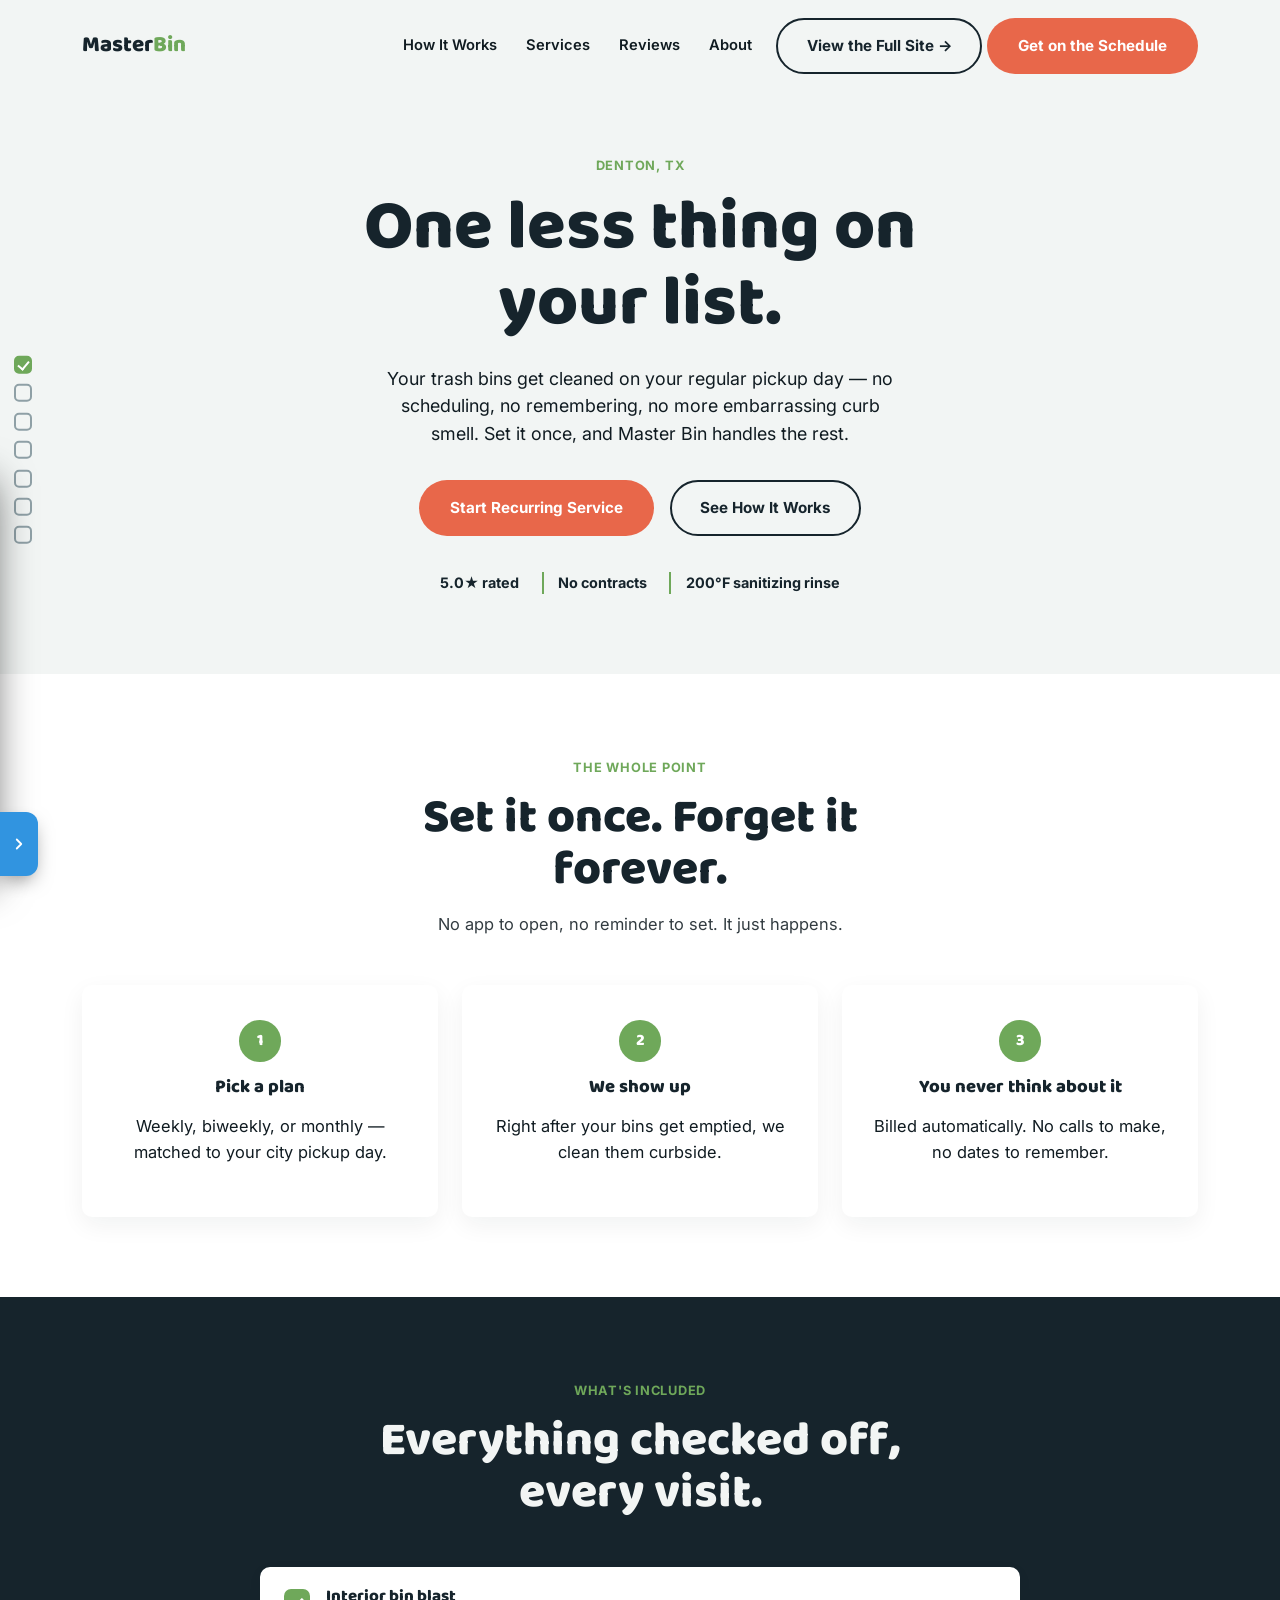
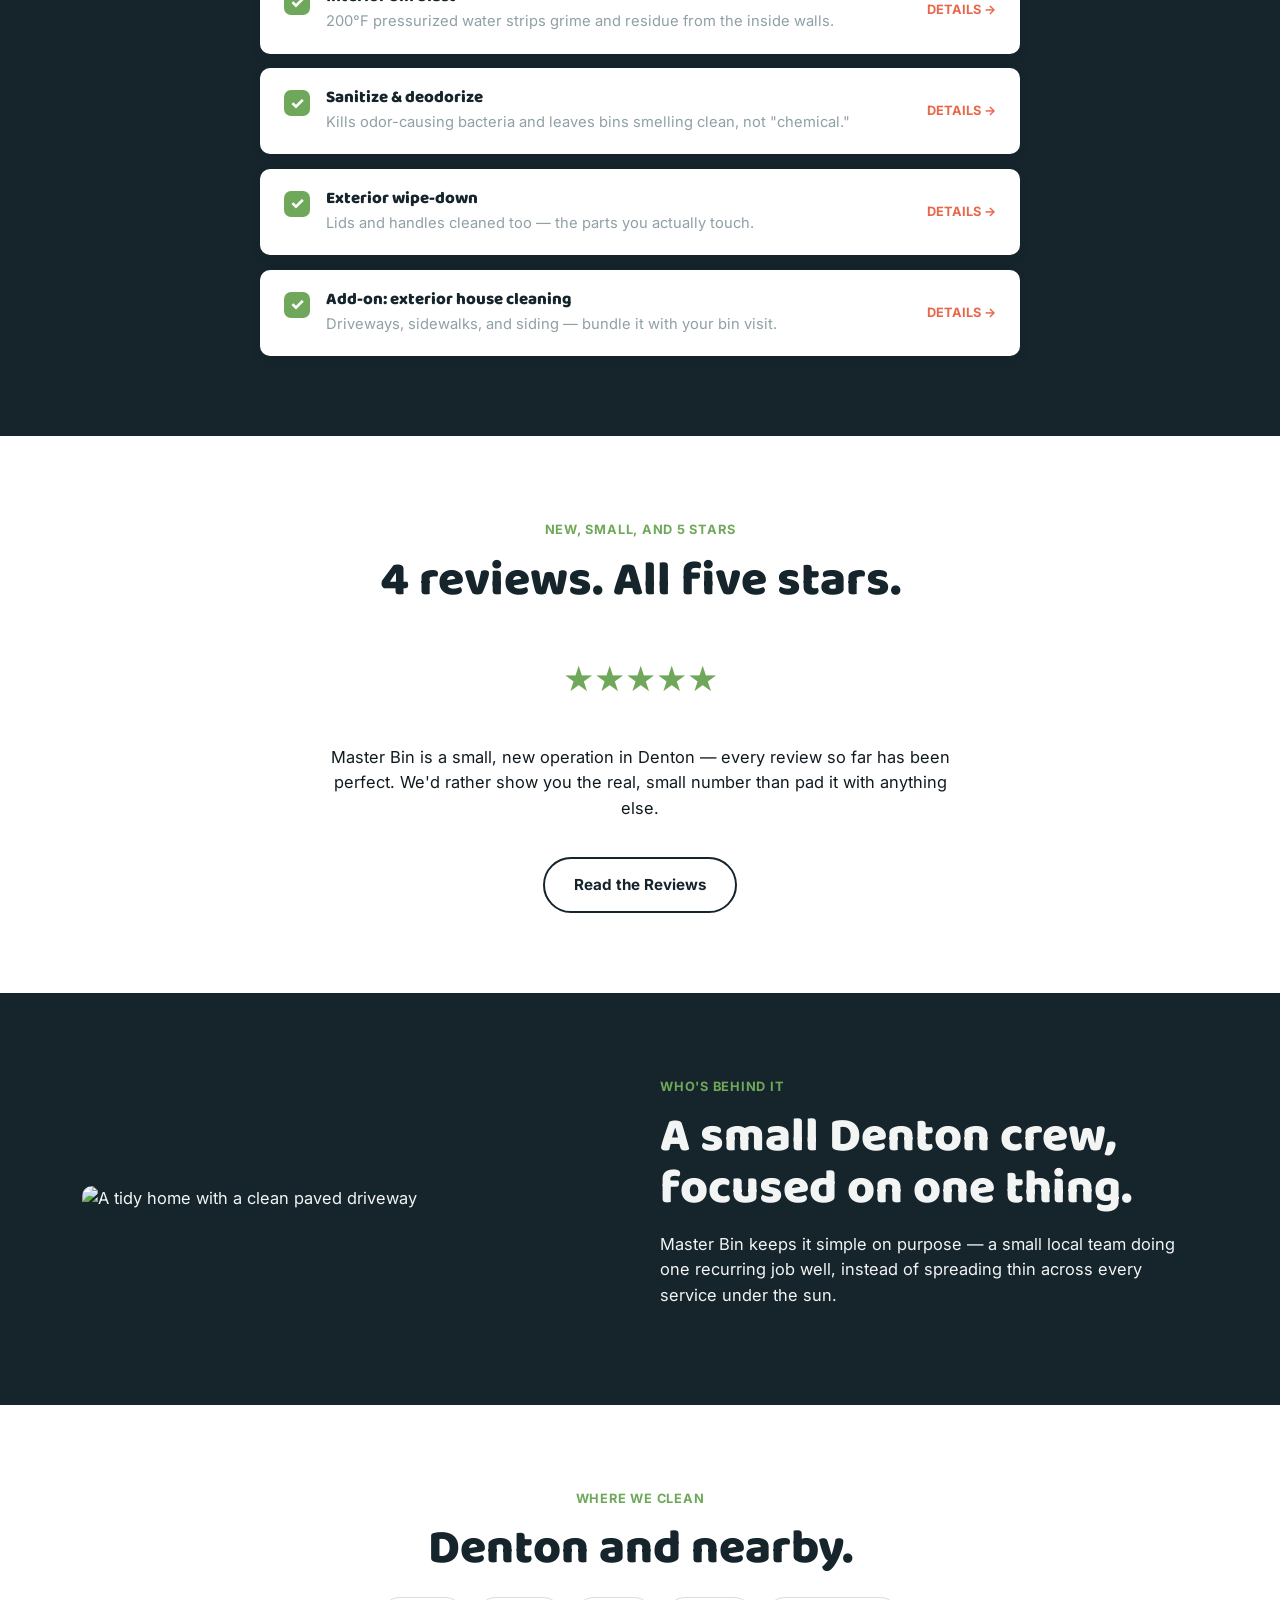
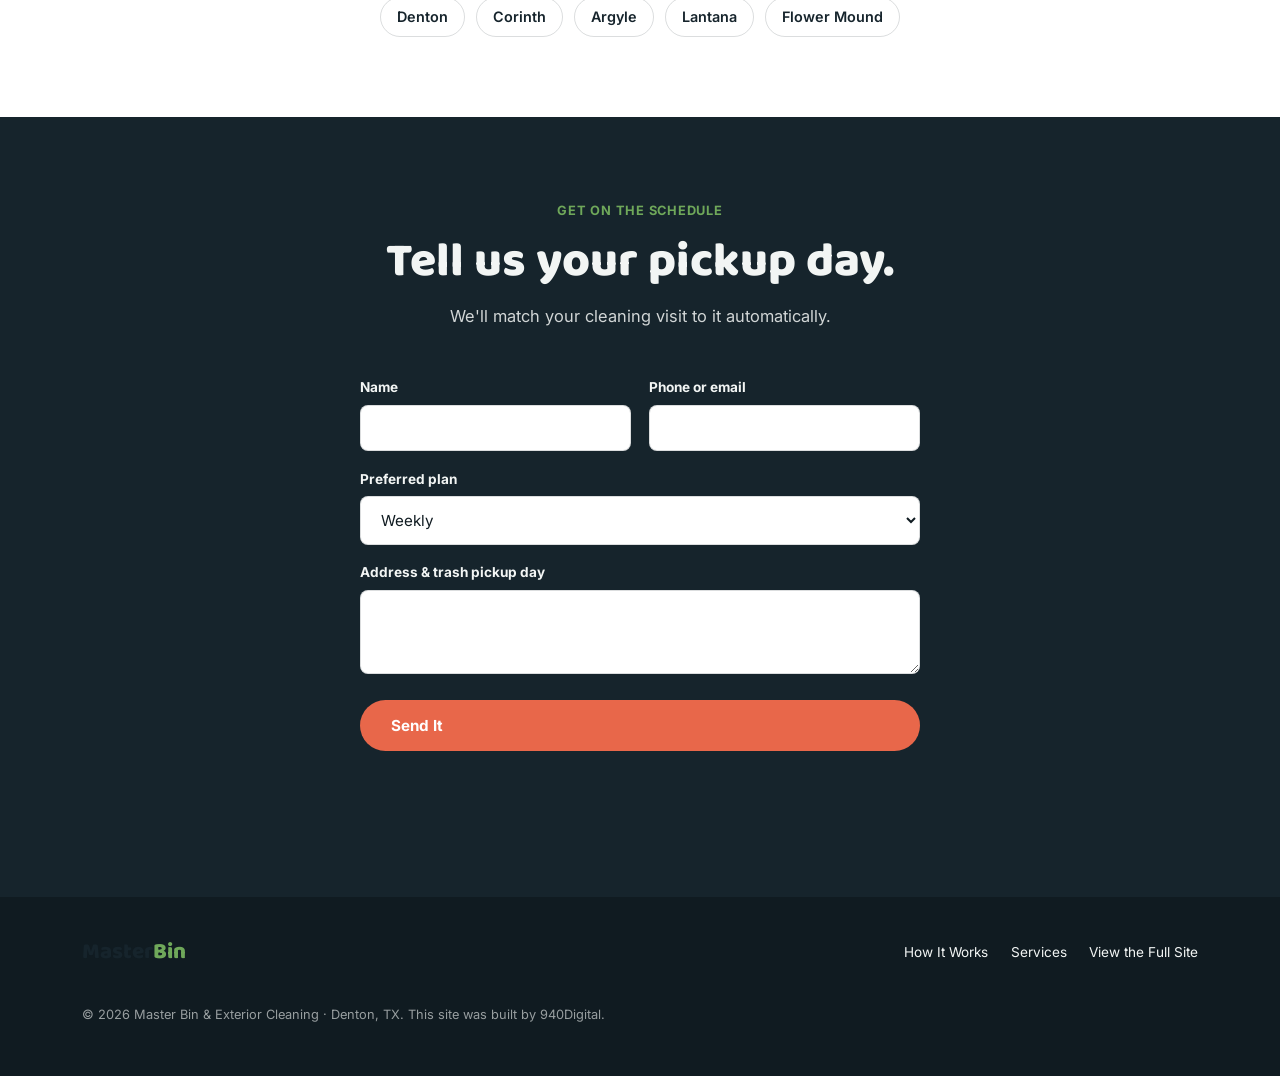
==== index.html @ 63f33bda "Replace preview badge nav with full-site link, swap in real Plus pricing Removes the "preview site" " ====
<!doctype html>
<html lang="en">
<head>
<meta charset="UTF-8">
<meta name="viewport" content="width=device-width, initial-scale=1">
<title>Master Bin &amp; Exterior Cleaning — Trash Bin Cleaning in Denton, TX</title>
<meta name="description" content="Master Bin & Exterior Cleaning — recurring trash bin cleaning and exterior cleaning for Denton, TX homes. Set it once, forget it forever.">
<link rel="preconnect" href="https://fonts.googleapis.com">
<link rel="preconnect" href="https://fonts.gstatic.com" crossorigin>
<link href="https://fonts.googleapis.com/css2?family=Baloo+2:wght@600;700;800&family=Inter:wght@400;500;600;700&display=swap" rel="stylesheet">
<link rel="stylesheet" href="styles.css">
</head>
<body>

<nav class="checklist-rail" aria-hidden="true" id="checklistRail">
  <div class="checklist-rail__item" data-section="hero"></div>
  <div class="checklist-rail__item" data-section="how"></div>
  <div class="checklist-rail__item" data-section="services"></div>
  <div class="checklist-rail__item" data-section="reviews"></div>
  <div class="checklist-rail__item" data-section="about"></div>
  <div class="checklist-rail__item" data-section="area"></div>
  <div class="checklist-rail__item" data-section="contact"></div>
</nav>

<header class="site-header" id="siteHeader">
  <div class="wrap">
    <a href="#top" class="logo">Master<span>Bin</span></a>
    <nav class="main-nav" aria-label="Primary">
      <a href="#how">How It Works</a>
      <a href="#services">Services</a>
      <a href="#reviews">Reviews</a>
      <a href="#about">About</a>
    </nav>
    <div class="nav-cta">
      <a href="buy.html" class="btn btn--ghost nav-full-site">View the Full Site →</a>
      <a href="#contact" class="btn btn--primary">Get on the Schedule</a>
      <button class="nav-toggle" id="navToggle" aria-expanded="false" aria-controls="mobileNav">Menu</button>
    </div>
  </div>
</header>

<div class="mobile-nav" id="mobileNav">
  <button class="mobile-nav__close" id="navClose" aria-label="Close menu">Close</button>
  <a href="#how">How It Works</a>
  <a href="#services">Services</a>
  <a href="#reviews">Reviews</a>
  <a href="#about">About</a>
  <a href="buy.html">View the Full Site</a>
</div>

<main id="top">

  <!-- HERO — typography + icon led on purpose: this niche has no photogenic hero material -->
  <section class="hero" id="hero">
    <div class="wrap">
      <span class="eyebrow">Denton, TX</span>
      <h1>One less thing on your list.</h1>
      <p class="hero__dek">Your trash bins get cleaned on your regular pickup day — no scheduling, no remembering, no more embarrassing curb smell. Set it once, and Master Bin handles the rest.</p>
      <div class="hero__actions">
        <a href="#contact" class="btn btn--primary">Start Recurring Service</a>
        <a href="#how" class="btn btn--ghost">See How It Works</a>
      </div>
      <div class="hero__ticks">
        <span>5.0★ rated</span>
        <span>No contracts</span>
        <span>200°F sanitizing rinse</span>
      </div>
    </div>
  </section>

  <!-- HOW IT WORKS — lead section: the simplicity/set-and-forget angle IS the specialty -->
  <section class="section section--white" id="how" data-pole-label="How It Works">
    <div class="wrap">
      <div class="section-head">
        <span class="eyebrow">The Whole Point</span>
        <h2 class="section-title">Set it once. Forget it forever.</h2>
        <p class="section-dek">No app to open, no reminder to set. It just happens.</p>
      </div>
      <div class="works-grid">
        <div class="works-step">
          <div class="num">1</div>
          <h3>Pick a plan</h3>
          <p>Weekly, biweekly, or monthly — matched to your city pickup day.</p>
        </div>
        <div class="works-step">
          <div class="num">2</div>
          <h3>We show up</h3>
          <p>Right after your bins get emptied, we clean them curbside.</p>
        </div>
        <div class="works-step">
          <div class="num">3</div>
          <h3>You never think about it</h3>
          <p>Billed automatically. No calls to make, no dates to remember.</p>
        </div>
      </div>
    </div>
  </section>

  <!-- SERVICES — checklist style, the assigned layout device for this business -->
  <section class="section section--dark" id="services" data-pole-label="Services">
    <div class="wrap">
      <div class="section-head">
        <span class="eyebrow" style="color:var(--fresh)">What's Included</span>
        <h2 class="section-title">Everything checked off, every visit.</h2>
      </div>
      <div class="checklist">
        <div class="checklist-row">
          <div class="check">✓</div>
          <div>
            <h3>Interior bin blast</h3>
            <p>200°F pressurized water strips grime and residue from the inside walls.</p>
          </div>
          <!-- TODO: replace with real 940Digital landing page URL when built -->
          <a href="https://940digital.com/get-started">Details →</a>
        </div>
        <div class="checklist-row">
          <div class="check">✓</div>
          <div>
            <h3>Sanitize &amp; deodorize</h3>
            <p>Kills odor-causing bacteria and leaves bins smelling clean, not "chemical."</p>
          </div>
          <a href="https://940digital.com/get-started">Details →</a>
        </div>
        <div class="checklist-row">
          <div class="check">✓</div>
          <div>
            <h3>Exterior wipe-down</h3>
            <p>Lids and handles cleaned too — the parts you actually touch.</p>
          </div>
          <a href="https://940digital.com/get-started">Details →</a>
        </div>
        <div class="checklist-row">
          <div class="check">✓</div>
          <div>
            <h3>Add-on: exterior house cleaning</h3>
            <p>Driveways, sidewalks, and siding — bundle it with your bin visit.</p>
          </div>
          <a href="https://940digital.com/get-started">Details →</a>
        </div>
      </div>
    </div>
  </section>

  <!-- REVIEWS — very small and honest: only 4 reviews, no padding -->
  <section class="section section--white" id="reviews" data-pole-label="Reviews">
    <div class="wrap">
      <div class="section-head">
        <span class="eyebrow">New, Small, and 5 Stars</span>
        <h2 class="section-title">4 reviews. All five stars.</h2>
      </div>
      <div class="reviews-strip">
        <div class="reviews-stars">★★★★★</div>
        <p>Master Bin is a small, new operation in Denton — every review so far has been perfect. We'd rather show you the real, small number than pad it with anything else.</p>
        <a href="https://search.google.com/local/writereview?placeid=" class="btn btn--ghost">Read the Reviews</a>
      </div>
    </div>
  </section>

  <!-- ABOUT — kept minimal: transactional/recurring service, not an owner-personality brand -->
  <section class="section section--dark about" id="about" data-pole-label="About">
    <div class="wrap about-layout">
      <div class="about-media">
        <!-- Photo: Unsplash — tidy home with paved driveway -->
        <img src="https://images.unsplash.com/photo-1785088476622-8e4c52ee8b53?fm=jpg&q=80&w=900&auto=format&fit=crop" alt="A tidy home with a clean paved driveway" loading="lazy">
      </div>
      <div class="about-copy">
        <span class="eyebrow" style="color:var(--fresh)">Who's Behind It</span>
        <h2 class="section-title">A small Denton crew, focused on one thing.</h2>
        <p>Master Bin keeps it simple on purpose — a small local team doing one recurring job well, instead of spreading thin across every service under the sun.</p>
      </div>
    </div>
  </section>

  <!-- SERVICE AREA -->
  <section class="section section--white" id="area" data-pole-label="Area">
    <div class="wrap" style="text-align:center;">
      <span class="eyebrow">Where We Clean</span>
      <h2 class="section-title">Denton and nearby.</h2>
      <ul class="area-list" style="color:var(--navy);">
        <li style="border-color:rgba(16,27,33,0.15);">Denton</li>
        <li style="border-color:rgba(16,27,33,0.15);">Corinth</li>
        <li style="border-color:rgba(16,27,33,0.15);">Argyle</li>
        <li style="border-color:rgba(16,27,33,0.15);">Lantana</li>
        <li style="border-color:rgba(16,27,33,0.15);">Flower Mound</li>
      </ul>
    </div>
  </section>

  <!-- CONTACT -->
  <section class="section section--dark" id="contact" data-pole-label="Contact">
    <div class="wrap">
      <div class="section-head">
        <span class="eyebrow" style="color:var(--fresh)">Get on the Schedule</span>
        <h2 class="section-title">Tell us your pickup day.</h2>
        <p class="section-dek">We'll match your cleaning visit to it automatically.</p>
      </div>
      <form class="contact-form" id="contactForm" novalidate>
        <div class="form-row">
          <div class="field">
            <label for="name">Name</label>
            <input type="text" id="name" name="name" required autocomplete="name">
          </div>
          <div class="field">
            <label for="phone">Phone or email</label>
            <input type="text" id="phone" name="phone" required autocomplete="tel">
          </div>
        </div>
        <div class="field">
          <label for="plan">Preferred plan</label>
          <select id="plan" name="plan">
            <option>Weekly</option>
            <option>Biweekly</option>
            <option>Monthly</option>
            <option>Not sure yet</option>
          </select>
        </div>
        <div class="field">
          <label for="address">Address &amp; trash pickup day</label>
          <textarea id="address" name="address" rows="3"></textarea>
        </div>
        <button type="submit" class="btn btn--primary">Send It</button>
        <p class="form-status" id="formStatus" role="status" aria-live="polite"></p>
      </form>
    </div>
  </section>

</main>

<footer class="site-footer">
  <div class="wrap">
    <a href="#top" class="logo">Master<span>Bin</span></a>
    <ul class="footer-links">
      <li><a href="#how">How It Works</a></li>
      <li><a href="#services">Services</a></li>
      <li><a href="buy.html">View the Full Site</a></li>
    </ul>
    <p class="footer-fine">&copy; 2026 Master Bin &amp; Exterior Cleaning · Denton, TX. This site was built by 940Digital.</p>
  </div>
</footer>

<script src="script.js"></script>

<!-- ============================================================
     940DIGITAL PREVIEW BADGE — self-contained, safe to delete.
     ============================================================ -->
<div id="d940-drawer" class="d940-drawer">
  <div class="d940-panel">
    <div class="d940-mark">940<span>Digital</span></div>
    <p class="d940-body">Imagine this site customized with your colors and logo — fully in sync with your vision.</p>
    <p class="d940-body">We build these previews from your business's own publicly available information online, so this one is built specifically for you — and anything on it, any word, image, or detail, can be changed if it doesn't feel like an accurate fit.</p>
    <p class="d940-cta">Want to learn more? Text the number you got this link from, <a href="https://www.940digital.com/contact.html" target="_blank" rel="noopener">email us</a>, or visit <a href="https://www.940digital.com" target="_blank" rel="noopener">940digital.com</a>.</p>
  </div>
  <button class="d940-tab" type="button" aria-label="Open">
    <svg viewBox="0 0 24 24" fill="none" stroke="currentColor" stroke-width="2.4" stroke-linecap="round" stroke-linejoin="round"><polyline points="9 6 15 12 9 18"/></svg>
  </button>
</div>
<style>
  .d940-drawer { position: fixed; left: 0; bottom: 1.5rem; z-index: 999; display: flex; align-items: flex-end; transform: translateX(-320px); transition: transform .4s cubic-bezier(.16,1,.3,1); font-family: -apple-system, BlinkMacSystemFont, 'Segoe UI', Roboto, sans-serif; }
  .d940-drawer.open { transform: translateX(0); }
  .d940-panel { width: 320px; flex-shrink: 0; background: #1B1D21; border: 1px solid #3194E0; border-left: 0; border-radius: 0 14px 0 0; padding: 1.4rem 1.5rem 1.5rem; box-shadow: 0 16px 40px -8px rgba(0,0,0,.65); color: #fff; }
  .d940-mark { font-weight: 800; font-size: 1.3rem; margin-bottom: .75rem; letter-spacing: -0.01em; }
  .d940-mark span { color: #3194E0; }
  .d940-body { font-size: .95rem; line-height: 1.55; color: #fff; margin: 0 0 .85rem; }
  .d940-cta { font-size: .88rem; line-height: 1.5; color: #D4D8DE; margin: 0; }
  .d940-cta a { color: #5FAEEE; font-weight: 700; text-decoration: underline; }
  .d940-tab { flex-shrink: 0; width: 38px; height: 64px; background: #3194E0; color: #fff; border: none; border-radius: 0 12px 12px 0; display: flex; align-items: center; justify-content: center; cursor: pointer; box-shadow: 0 8px 20px -6px rgba(0,0,0,.5); }
  .d940-tab:hover { background: #4AA3E8; }
  .d940-tab svg { width: 18px; height: 18px; transition: transform .35s cubic-bezier(.16,1,.3,1); }
  .d940-drawer.open .d940-tab svg { transform: rotate(180deg); }
  @media (max-width: 480px) {
    .d940-drawer { transform: translateX(-260px); }
    .d940-panel { width: 260px; padding: 1.2rem 1.25rem 1.3rem; }
  }
</style>
<script>
  (function () {
    var drawer = document.getElementById('d940-drawer');
    if (!drawer) return;
    var tab = drawer.querySelector('.d940-tab');
    tab.addEventListener('click', function () {
      var open = drawer.classList.toggle('open');
      tab.setAttribute('aria-label', open ? 'Close' : 'Open');
    });
  })();
</script>

</body>
</html>
---- styles.css ----
:root {
  --navy: #16242C;
  --suds: #F2F5F4;
  --ink: #101B21;
  --fresh: #6FA85A;
  --coral: #E8674A;
  --mist: #8FA0A6;

  --font-display: 'Baloo 2', sans-serif;
  --font-body: 'Inter', sans-serif;

  --fs-h2: clamp(1.9rem, 4vw, 3rem);
  --radius: 10px;
  --wrap: 1180px;
}

* { box-sizing: border-box; }
html { scroll-behavior: smooth; }
body {
  margin: 0;
  background: var(--suds);
  color: var(--ink);
  font-family: var(--font-body);
  font-size: 1.03rem;
  line-height: 1.55;
  -webkit-font-smoothing: antialiased;
}
img { max-width: 100%; display: block; }
a { color: inherit; text-decoration: none; }
ul { margin: 0; padding: 0; list-style: none; }
.wrap { max-width: var(--wrap); margin: 0 auto; padding: 0 2rem; }

h1, h2, h3 {
  font-family: var(--font-display);
  font-weight: 800;
  line-height: 1.08;
  margin: 0;
  color: var(--navy);
}
h2.section-title { font-size: var(--fs-h2); }
.section--dark h2.section-title, .section--dark h1 { color: var(--suds); }

.eyebrow {
  display: inline-flex;
  align-items: center;
  gap: 0.5rem;
  font-weight: 700;
  font-size: 0.8rem;
  letter-spacing: 0.06em;
  text-transform: uppercase;
  color: var(--fresh);
  margin-bottom: 0.9rem;
}
/* Checkmark dropped from the eyebrow (2026-07-30) — the motif was overused across
   eyebrows, hero ticks, the services checklist, and the rail all at once. Keeping
   it concentrated in the services checklist + rail, where it's actually load-bearing. */

.btn {
  display: inline-flex; align-items: center; gap: 0.5rem;
  padding: 0.9rem 1.8rem; border-radius: 999px;
  font-family: var(--font-body); font-weight: 700; font-size: 0.95rem;
  border: 2px solid transparent; cursor: pointer;
  transition: transform .15s ease, background .15s ease;
}
.btn:hover { transform: translateY(-2px); }
.btn--primary { background: var(--coral); color: #fff; }
.btn--primary:hover { background: #d1583d; }
.btn--ghost { border-color: var(--navy); color: var(--navy); }
.btn--ghost:hover { border-color: var(--fresh); color: var(--fresh); }
.btn--dark-ghost { border-color: var(--suds); color: var(--suds); }

/* ---------- Checklist Rail — signature element ----------
   Replaces the story-pole. A fixed left-edge rail of checkbox
   icons, one per section — each fills in with a check mark the
   moment you scroll past that section, literally checking the
   page off like the recurring-service checklist this brand sells. */
.checklist-rail {
  position: fixed; left: 14px; top: 50%; transform: translateY(-50%);
  z-index: 60; display: none; flex-direction: column; gap: 0.65rem;
}
@media (min-width: 1080px) { .checklist-rail { display: flex; } }
.checklist-rail__item {
  width: 18px; height: 18px; border-radius: 5px;
  border: 2px solid var(--mist); background: transparent;
  transition: background .25s ease, border-color .25s ease;
  position: relative;
}
.checklist-rail__item.done { background: var(--fresh); border-color: var(--fresh); }
.checklist-rail__item.done::after {
  content: ''; position: absolute; left: 4px; top: 1px; width: 5px; height: 9px;
  border-right: 2px solid #fff; border-bottom: 2px solid #fff; transform: rotate(40deg);
}

/* ---------- Header ---------- */
.site-header {
  position: fixed; top: 0; left: 0; right: 0; z-index: 50;
  padding: 1.1rem 0; transition: background .2s ease, padding .2s ease, box-shadow .2s ease;
}
.site-header .wrap { display: flex; align-items: center; gap: 1.5rem; }
.site-header.solid { background: var(--suds); padding: 0.7rem 0; box-shadow: 0 2px 16px rgba(16,27,33,0.08); }
.logo { font-family: var(--font-display); font-weight: 800; font-size: 1.4rem; margin-right: auto; color: var(--navy); }
.logo span { color: var(--fresh); }
.preview-flag {
  font-size: 0.78rem; font-weight: 700; padding: 0.4rem 0.85rem; border-radius: 999px;
  border: 1px solid var(--mist); color: var(--mist); white-space: nowrap;
}
.preview-flag:hover { border-color: var(--coral); color: var(--coral); }
.main-nav { display: none; gap: 1.8rem; font-weight: 600; font-size: 0.92rem; }
.main-nav a:hover { color: var(--fresh); }
.nav-full-site { display: none; }
@media (min-width: 900px) {
  .main-nav { display: flex; }
  .nav-full-site { display: inline-flex; }
}
.nav-toggle { background: none; border: 2px solid var(--navy); border-radius: 999px; padding: 0.5rem 0.9rem; font-weight: 700; font-size: 0.85rem; cursor: pointer; }
@media (min-width: 900px) { .nav-toggle { display: none; } }
.mobile-nav {
  position: fixed; inset: 0; z-index: 70; background: var(--navy); color: var(--suds);
  display: flex; flex-direction: column; align-items: flex-start; justify-content: center;
  gap: 1.6rem; padding: 2rem 2.5rem; transform: translateX(100%); transition: transform .3s ease;
}
.mobile-nav.open { transform: translateX(0); }
.mobile-nav a { font-family: var(--font-display); font-size: 1.9rem; }
.mobile-nav__close { position: absolute; top: 1.5rem; right: 1.8rem; background: none; border: none; color: var(--suds); font-weight: 700; cursor: pointer; }

/* ---------- Hero — typography + icon led, no photo (mediocre stock only) ---------- */
.hero { padding: 9.5rem 0 5rem; text-align: center; }
.hero h1 { font-size: clamp(2.4rem, 6vw, 4.4rem); max-width: 16ch; margin: 0 auto; }
.hero__dek { max-width: 46ch; margin: 1.4rem auto 2rem; font-size: 1.12rem; }
.hero__actions { display: flex; justify-content: center; flex-wrap: wrap; gap: 1rem; }
.hero__ticks { display: flex; justify-content: center; flex-wrap: wrap; gap: 1.4rem; margin-top: 2.2rem; font-size: 0.9rem; font-weight: 700; color: var(--navy); }
.hero__ticks span { padding-left: 0.9rem; border-left: 2px solid var(--fresh); }
.hero__ticks span:first-child { padding-left: 0; border-left: none; }

/* ---------- Section shell ---------- */
.section { padding: 5rem 0; }
.section--dark { background: var(--navy); color: var(--suds); }
.section--white { background: #fff; }
.section-head { max-width: 60ch; margin: 0 auto 3rem; text-align: center; }
.section-dek { margin-top: 1rem; opacity: 0.85; }

/* ---------- How it works (lead section) ---------- */
.works-grid { display: grid; gap: 1.5rem; grid-template-columns: 1fr; }
@media (min-width: 780px) { .works-grid { grid-template-columns: repeat(3, 1fr); } }
.works-step { background: #fff; border-radius: var(--radius); padding: 2.2rem 1.8rem; box-shadow: 0 8px 24px rgba(16,27,33,0.06); text-align: center; }
.works-step .num { display: inline-flex; align-items: center; justify-content: center; width: 2.6rem; height: 2.6rem; border-radius: 50%; background: var(--fresh); color: #fff; font-family: var(--font-display); font-weight: 800; margin-bottom: 1rem; }
.works-step h3 { font-size: 1.15rem; margin-bottom: 0.6rem; }

/* ---------- Services checklist ---------- */
.checklist { max-width: 760px; margin: 0 auto; display: grid; gap: 0.9rem; }
.checklist-row {
  display: flex; align-items: flex-start; gap: 1rem;
  background: #fff; border-radius: var(--radius); padding: 1.3rem 1.5rem;
  box-shadow: 0 4px 14px rgba(16,27,33,0.05);
}
.checklist-row .check { flex-shrink: 0; width: 26px; height: 26px; border-radius: 7px; background: var(--fresh); color: #fff; display: flex; align-items: center; justify-content: center; font-weight: 800; margin-top: 0.1rem; }
.checklist-row div h3 { font-size: 1.05rem; margin-bottom: 0.25rem; }
.checklist-row div p { margin: 0; color: var(--mist); font-size: 0.92rem; }
.checklist-row a { margin-left: auto; align-self: center; font-size: 0.8rem; font-weight: 700; text-transform: uppercase; color: var(--coral); white-space: nowrap; }

/* ---------- Reviews ---------- */
.reviews-strip { max-width: 640px; margin: 0 auto; display: flex; flex-wrap: wrap; align-items: center; justify-content: center; gap: 1.2rem; text-align: center; }
.reviews-stars { font-family: var(--font-display); font-size: 2.2rem; color: var(--fresh); width: 100%; }

/* ---------- About ---------- */
.about-layout { display: grid; gap: 2.5rem; grid-template-columns: 1fr; align-items: center; }
@media (min-width: 900px) { .about-layout { grid-template-columns: 1fr 1fr; } }
.about-media img { border-radius: var(--radius); }
.about-copy p { max-width: 52ch; }

/* ---------- Area ---------- */
.area-list { display: flex; flex-wrap: wrap; justify-content: center; gap: 0.7rem; margin-top: 1.4rem; }
.area-list li { padding: 0.5rem 1rem; border: 1px solid rgba(242,245,244,0.35); border-radius: 999px; font-weight: 600; font-size: 0.9rem; }

/* ---------- Contact ---------- */
.contact-form { max-width: 560px; margin: 0 auto; display: grid; gap: 1.1rem; }
.form-row { display: grid; gap: 1.1rem; grid-template-columns: 1fr; }
@media (min-width: 560px) { .form-row { grid-template-columns: 1fr 1fr; } }
.field label { display: block; font-size: 0.85rem; font-weight: 700; margin-bottom: 0.4rem; }
.field input, .field select, .field textarea {
  width: 100%; padding: 0.8rem 1rem; border-radius: 8px; border: 1.5px solid rgba(16,27,33,0.15);
  background: #fff; color: var(--ink); font-family: var(--font-body); font-size: 0.95rem;
}
.field input:focus, .field select:focus, .field textarea:focus { outline: 2px solid var(--fresh); }
.form-status { min-height: 1.2rem; font-size: 0.9rem; color: var(--fresh); text-align: center; }

/* ---------- Footer ---------- */
.site-footer { background: var(--ink); color: var(--suds); padding: 2.4rem 0; }
.site-footer .wrap { display: flex; flex-wrap: wrap; justify-content: space-between; align-items: center; gap: 1.2rem; }
.footer-fine { width: 100%; font-size: 0.8rem; opacity: 0.6; margin-top: 1rem; }
.footer-links { display: flex; gap: 1.4rem; font-size: 0.85rem; }

/* ---------- Buy-this-site page ---------- */
.pitch-hero { padding: 9rem 0 4rem; text-align: center; }
.pitch-hero p { max-width: 56ch; margin: 1.3rem auto 0; font-size: 1.1rem; }
.pitch-grid { display: grid; gap: 1.4rem; grid-template-columns: 1fr; margin-top: 1rem; }
@media (min-width: 780px) { .pitch-grid { grid-template-columns: repeat(3, 1fr); } }
.pitch-card { background: #fff; border-radius: var(--radius); padding: 2rem 1.6rem; box-shadow: 0 8px 20px rgba(16,27,33,0.06); }
.pitch-card h3 { font-size: 1.1rem; margin-bottom: 0.6rem; }
.price-block { max-width: 560px; margin: 1rem auto 0; padding: 2.2rem; border: 2px dashed var(--mist); border-radius: var(--radius); text-align: center; }
.price-block b { display: block; font-family: var(--font-display); font-size: 1.5rem; }
.price-block span { display: block; margin-top: 0.5rem; font-size: 0.9rem; color: var(--mist); }
.price-block__list { list-style: none; margin: 1.2rem auto 0; padding: 0; display: inline-grid; gap: 0.55rem; text-align: left; }
.price-block__list li { display: flex; gap: 0.6rem; align-items: baseline; font-weight: 700; font-size: 0.95rem; }
.price-block__list li::before { content: '✓'; color: var(--fresh); font-weight: 800; }
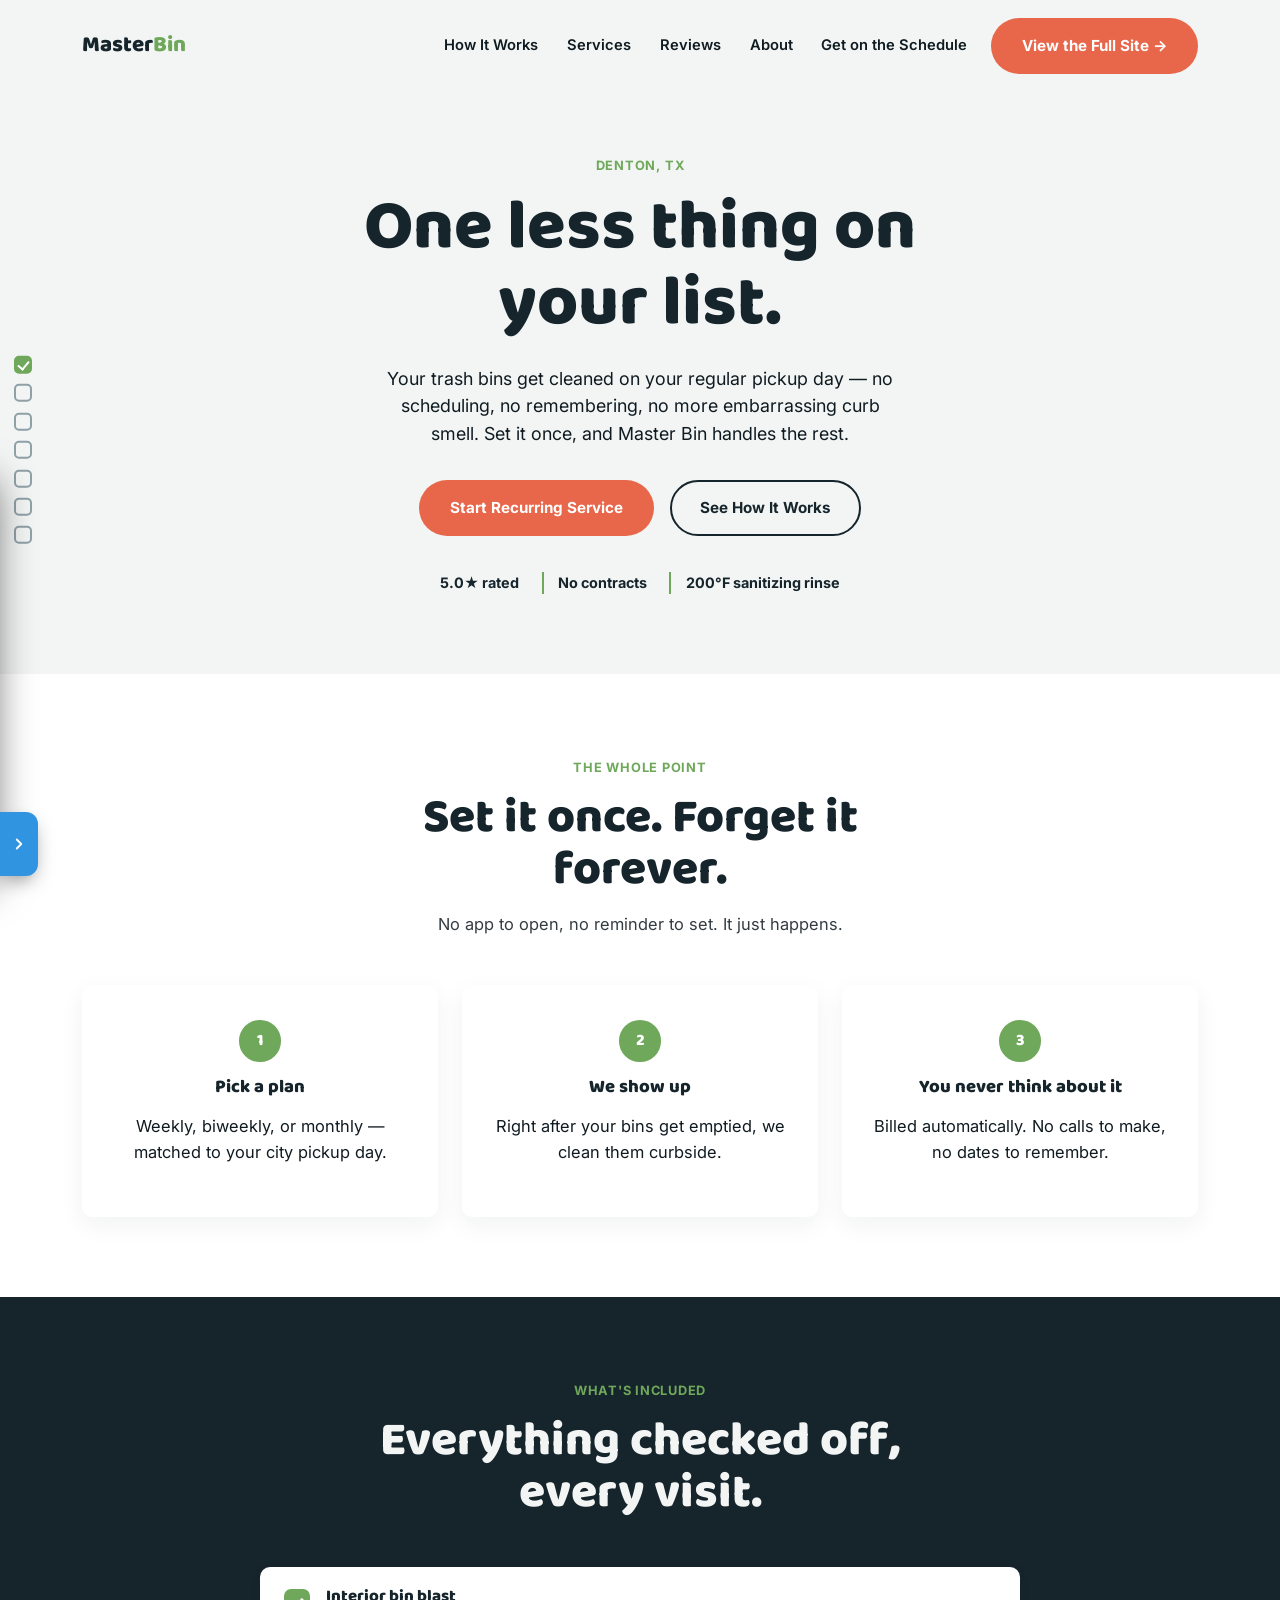
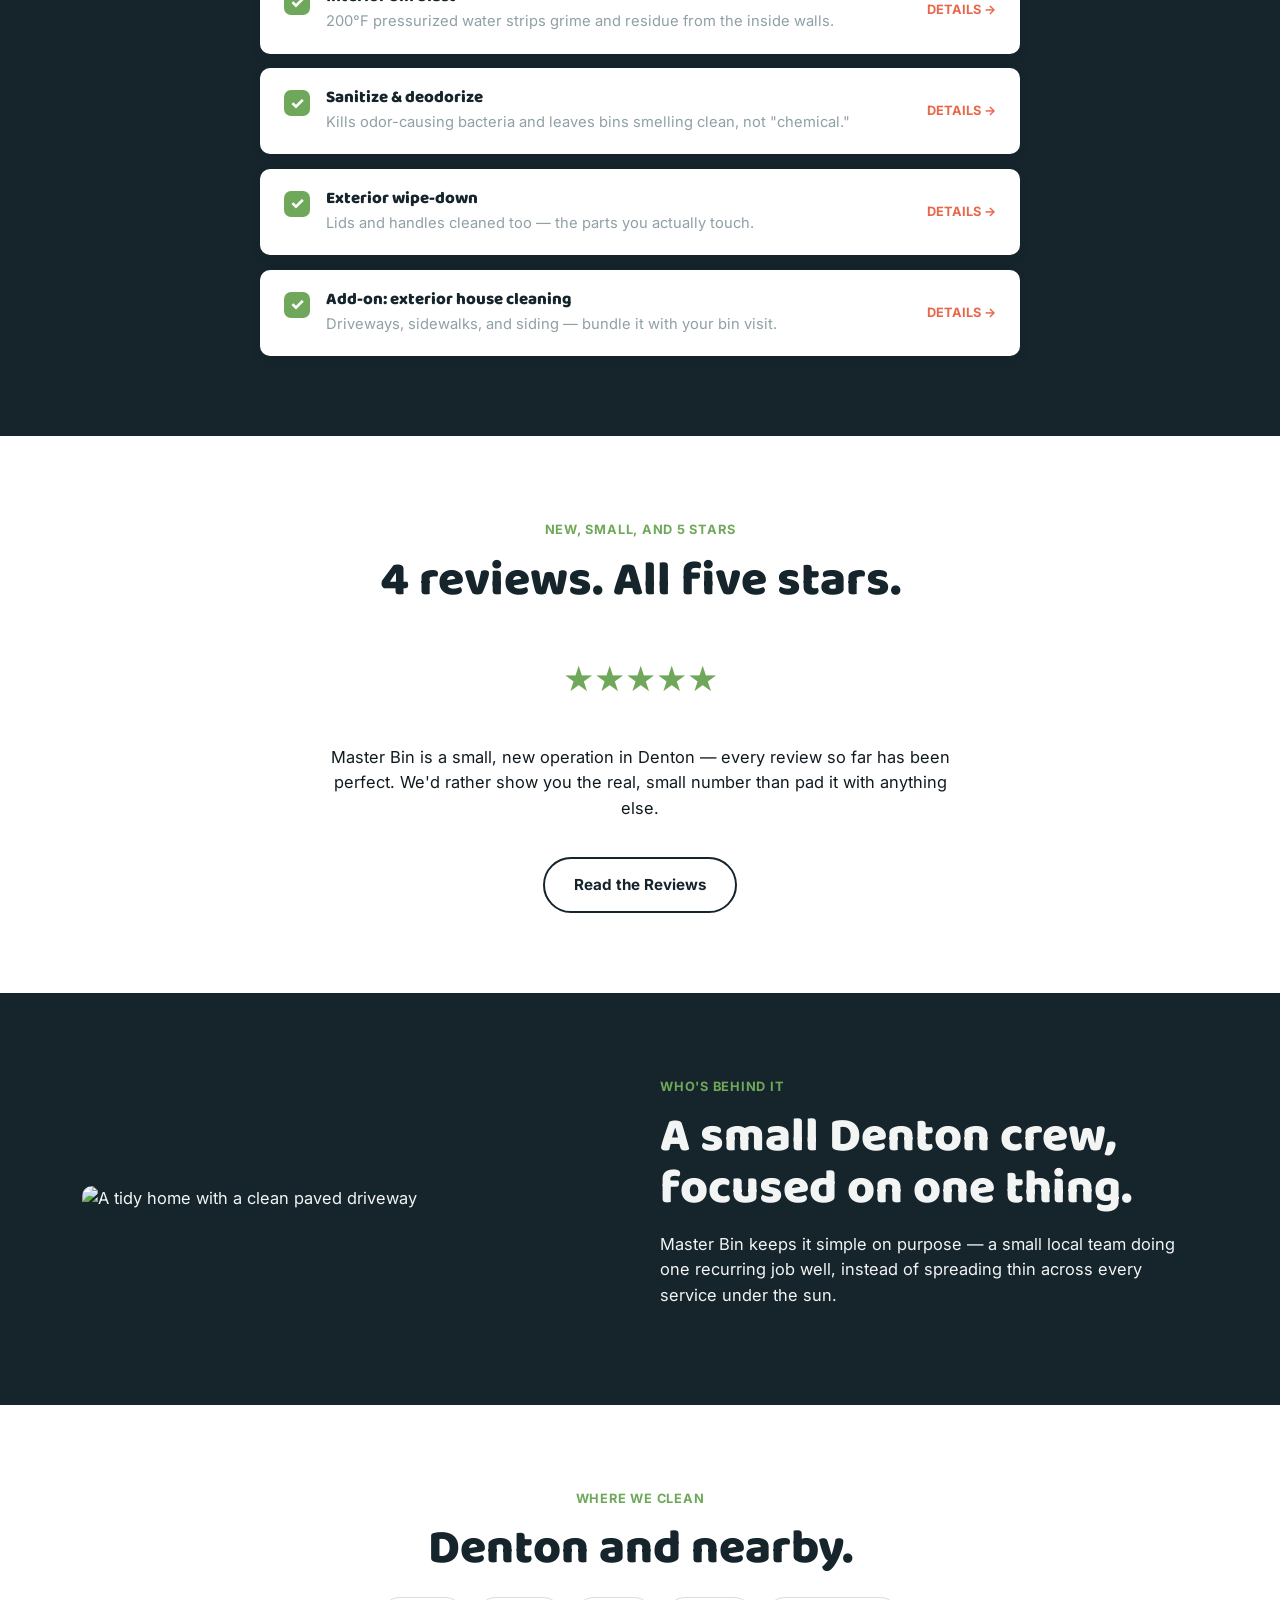
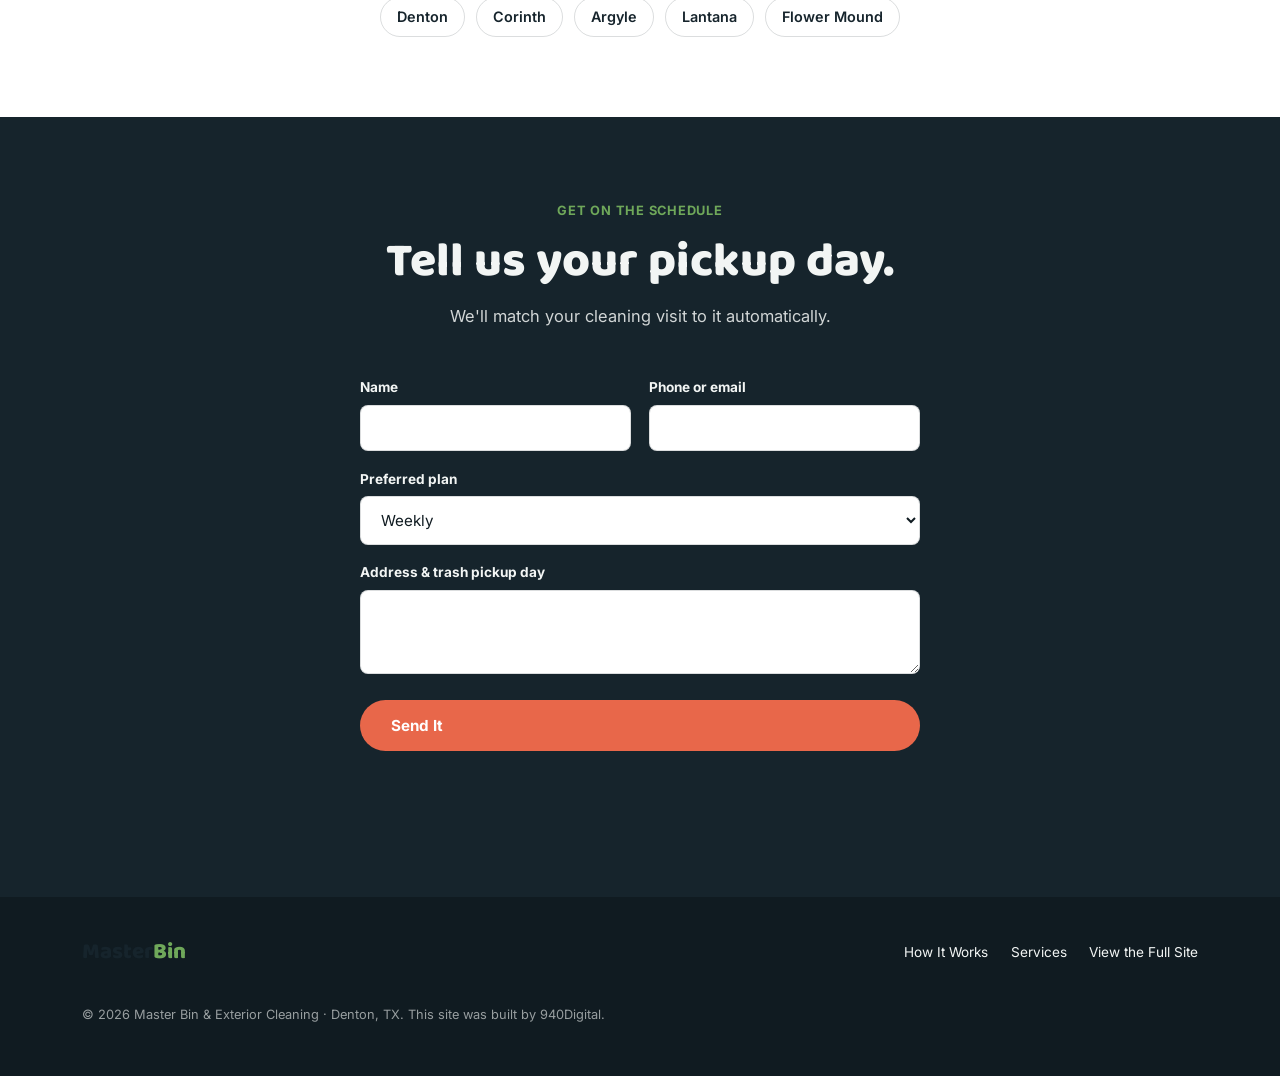
==== commit 111e7914: "Restructure nav CTAs, center 940Digital heading, add real menu to buy.html Header: contact CTA is no" ====
--- a/index.html
+++ b/index.html
@@ -30,10 +30,10 @@
       <a href="#services">Services</a>
       <a href="#reviews">Reviews</a>
       <a href="#about">About</a>
+      <a href="#contact">Get on the Schedule</a>
     </nav>
     <div class="nav-cta">
-      <a href="buy.html" class="btn btn--ghost nav-full-site">View the Full Site →</a>
-      <a href="#contact" class="btn btn--primary">Get on the Schedule</a>
+      <a href="buy.html" class="btn btn--primary nav-full-site">View the Full Site →</a>
       <button class="nav-toggle" id="navToggle" aria-expanded="false" aria-controls="mobileNav">Menu</button>
     </div>
   </div>
@@ -45,6 +45,7 @@
   <a href="#services">Services</a>
   <a href="#reviews">Reviews</a>
   <a href="#about">About</a>
+  <a href="#contact">Get on the Schedule</a>
   <a href="buy.html">View the Full Site</a>
 </div>
 
--- a/styles.css
+++ b/styles.css
@@ -189,6 +189,11 @@
 .site-footer .wrap { display: flex; flex-wrap: wrap; justify-content: space-between; align-items: center; gap: 1.2rem; }
 .footer-fine { width: 100%; font-size: 0.8rem; opacity: 0.6; margin-top: 1rem; }
 .footer-links { display: flex; gap: 1.4rem; font-size: 0.85rem; }
+
+/* ---------- 940Digital brand banner (buy.html only) ---------- */
+.brand-mark-banner { background: #14171A; padding: 2.8rem 0; text-align: center; }
+.brand-mark { display: inline-block; max-width: 100%; font-family: var(--font-display); font-weight: 800; font-size: clamp(2.2rem, 9vw, 4.4rem); letter-spacing: -0.01em; color: #fff; }
+.brand-mark span { color: #3194E0; }
 
 /* ---------- Buy-this-site page ---------- */
 .pitch-hero { padding: 9rem 0 4rem; text-align: center; }
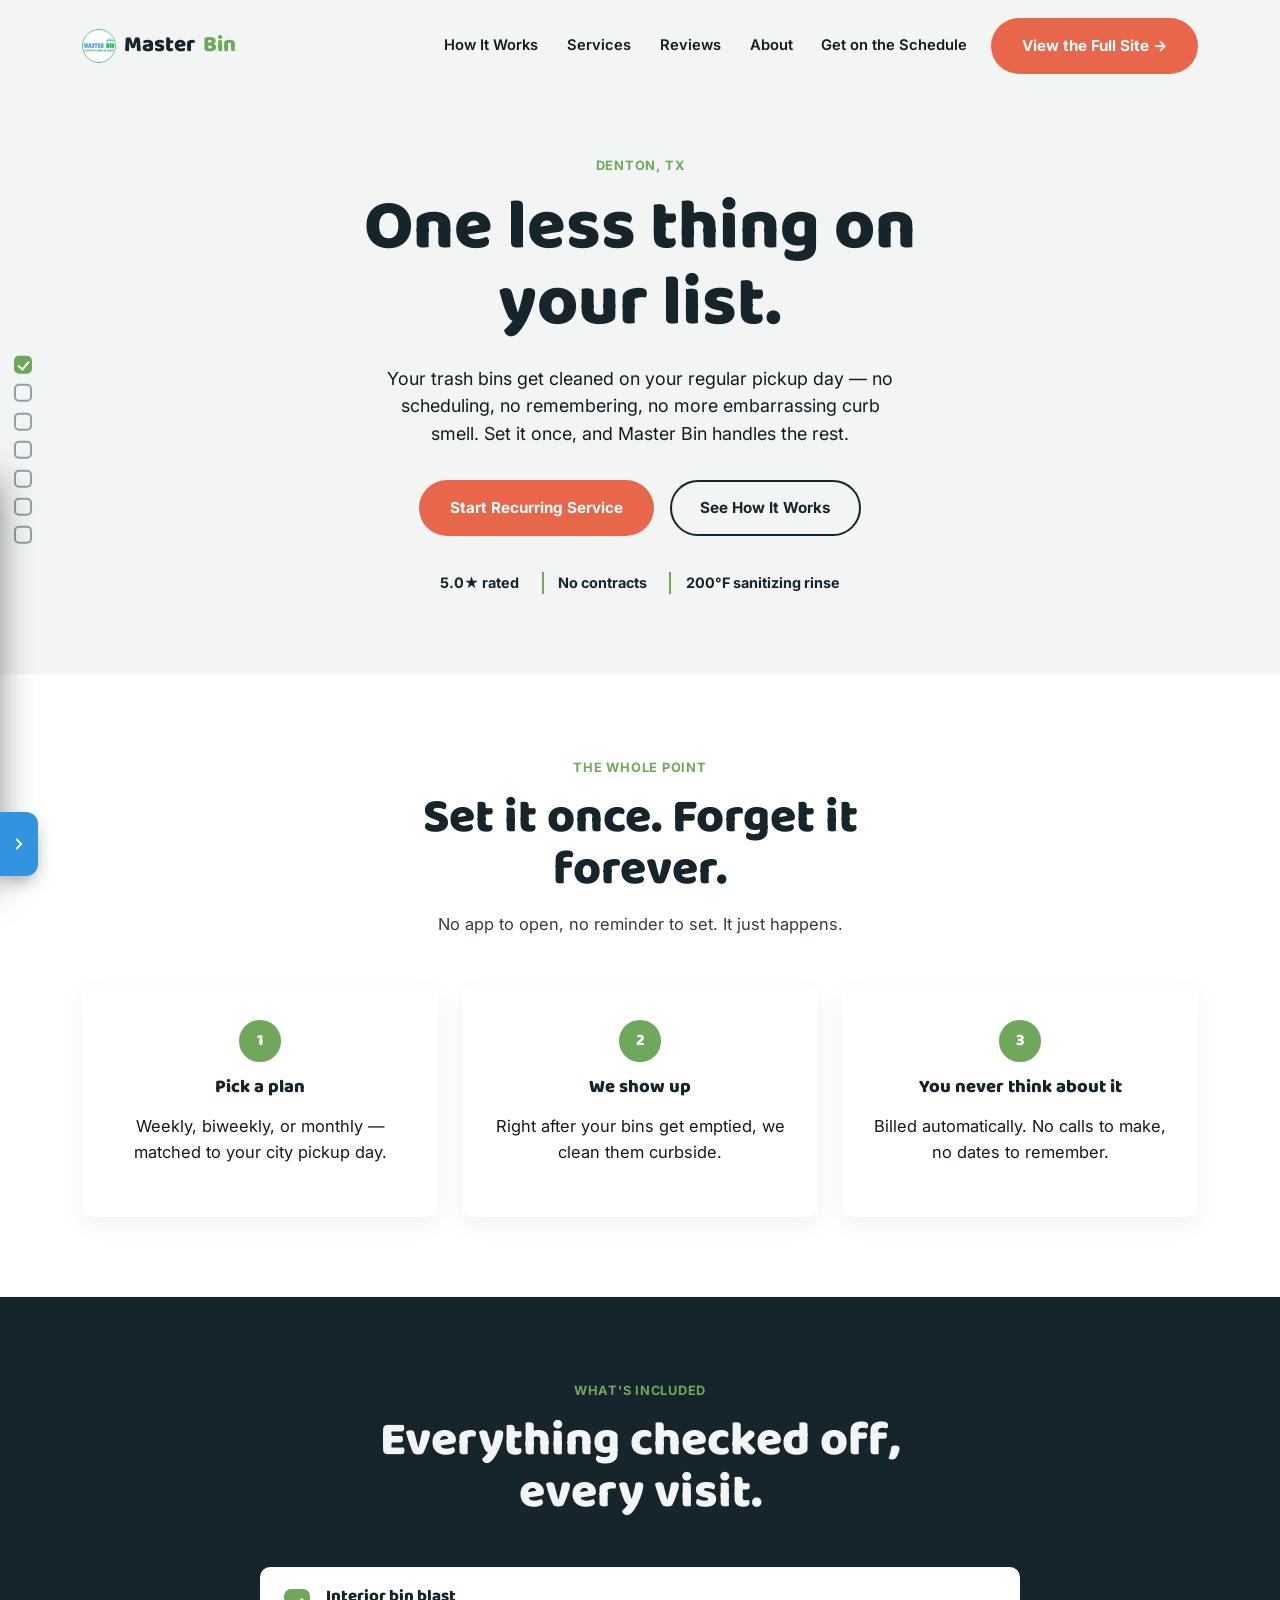
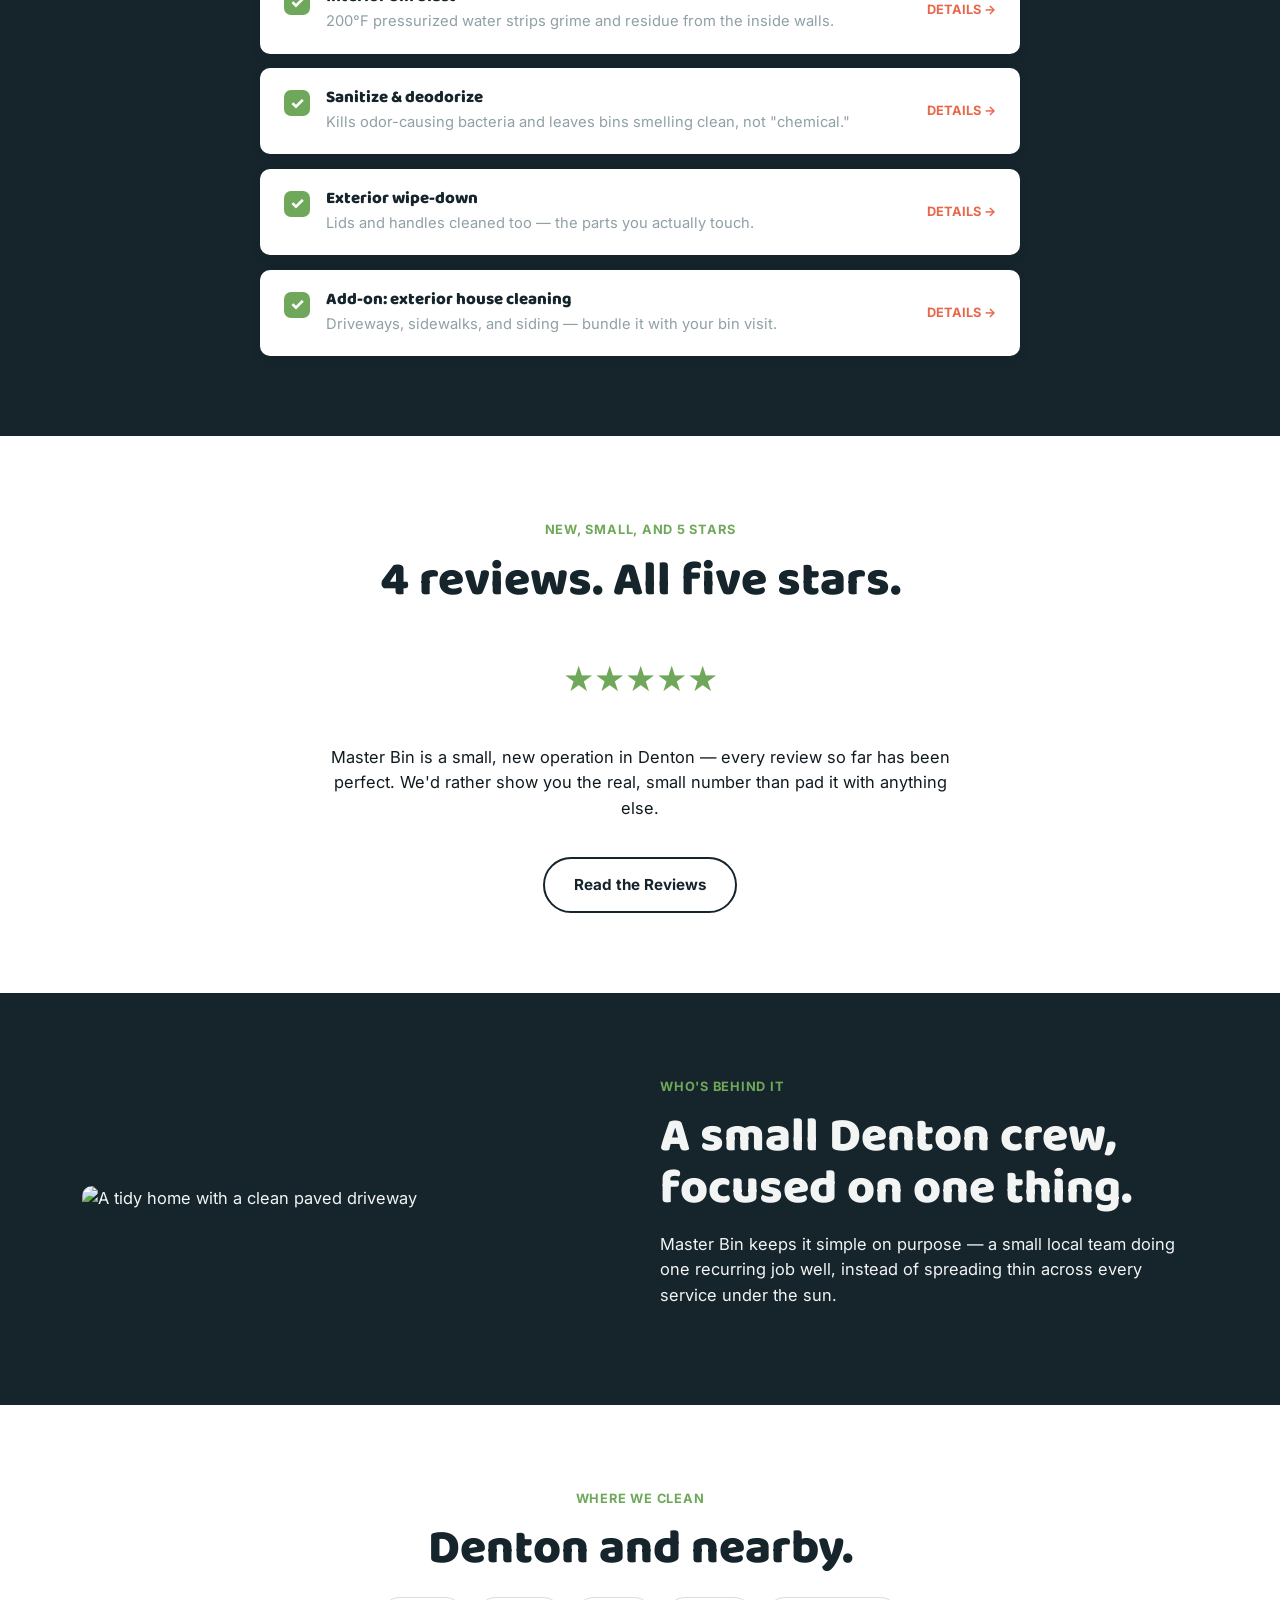
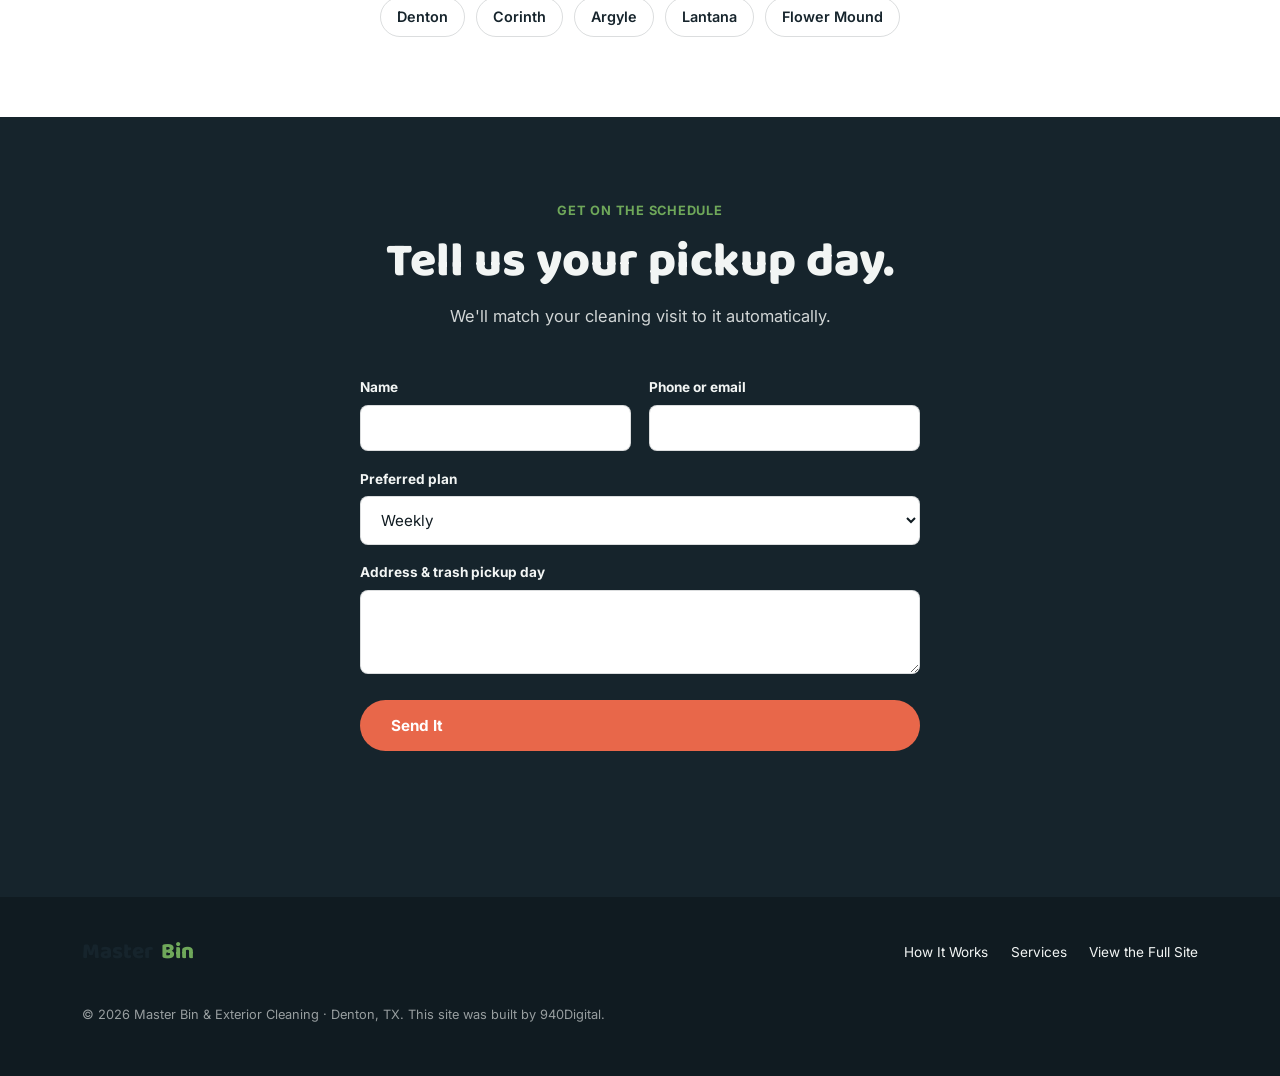
==== commit 46f8cb61: "Add favicon and real business logo where available" ====
--- a/index.html
+++ b/index.html
@@ -8,6 +8,10 @@
 <link rel="preconnect" href="https://fonts.googleapis.com">
 <link rel="preconnect" href="https://fonts.gstatic.com" crossorigin>
 <link href="https://fonts.googleapis.com/css2?family=Baloo+2:wght@600;700;800&family=Inter:wght@400;500;600;700&display=swap" rel="stylesheet">
+<link rel="icon" type="image/x-icon" href="favicon.ico">
+<link rel="icon" type="image/png" sizes="32x32" href="favicon-32x32.png">
+<link rel="icon" type="image/png" sizes="16x16" href="favicon-16x16.png">
+<link rel="apple-touch-icon" sizes="180x180" href="apple-touch-icon.png">
 <link rel="stylesheet" href="styles.css">
 </head>
 <body>
@@ -24,7 +28,7 @@
 
 <header class="site-header" id="siteHeader">
   <div class="wrap">
-    <a href="#top" class="logo">Master<span>Bin</span></a>
+    <a href="index.html" class="logo"><img src="logo-mark.png" alt="" class="logo-mark">Master<span>Bin</span></a>
     <nav class="main-nav" aria-label="Primary">
       <a href="#how">How It Works</a>
       <a href="#services">Services</a>
@@ -229,7 +233,7 @@
 
 <footer class="site-footer">
   <div class="wrap">
-    <a href="#top" class="logo">Master<span>Bin</span></a>
+    <a href="index.html" class="logo">Master<span>Bin</span></a>
     <ul class="footer-links">
       <li><a href="#how">How It Works</a></li>
       <li><a href="#services">Services</a></li>
--- a/styles.css
+++ b/styles.css
@@ -98,7 +98,8 @@
 }
 .site-header .wrap { display: flex; align-items: center; gap: 1.5rem; }
 .site-header.solid { background: var(--suds); padding: 0.7rem 0; box-shadow: 0 2px 16px rgba(16,27,33,0.08); }
-.logo { font-family: var(--font-display); font-weight: 800; font-size: 1.4rem; margin-right: auto; color: var(--navy); }
+.logo { font-family: var(--font-display); font-weight: 800; font-size: 1.4rem; margin-right: auto; color: var(--navy); display: inline-flex; align-items: center; gap: 0.5rem; }
+.logo-mark { height: 34px; width: 34px; border-radius: 50%; object-fit: cover; }
 .logo span { color: var(--fresh); }
 .preview-flag {
   font-size: 0.78rem; font-weight: 700; padding: 0.4rem 0.85rem; border-radius: 999px;
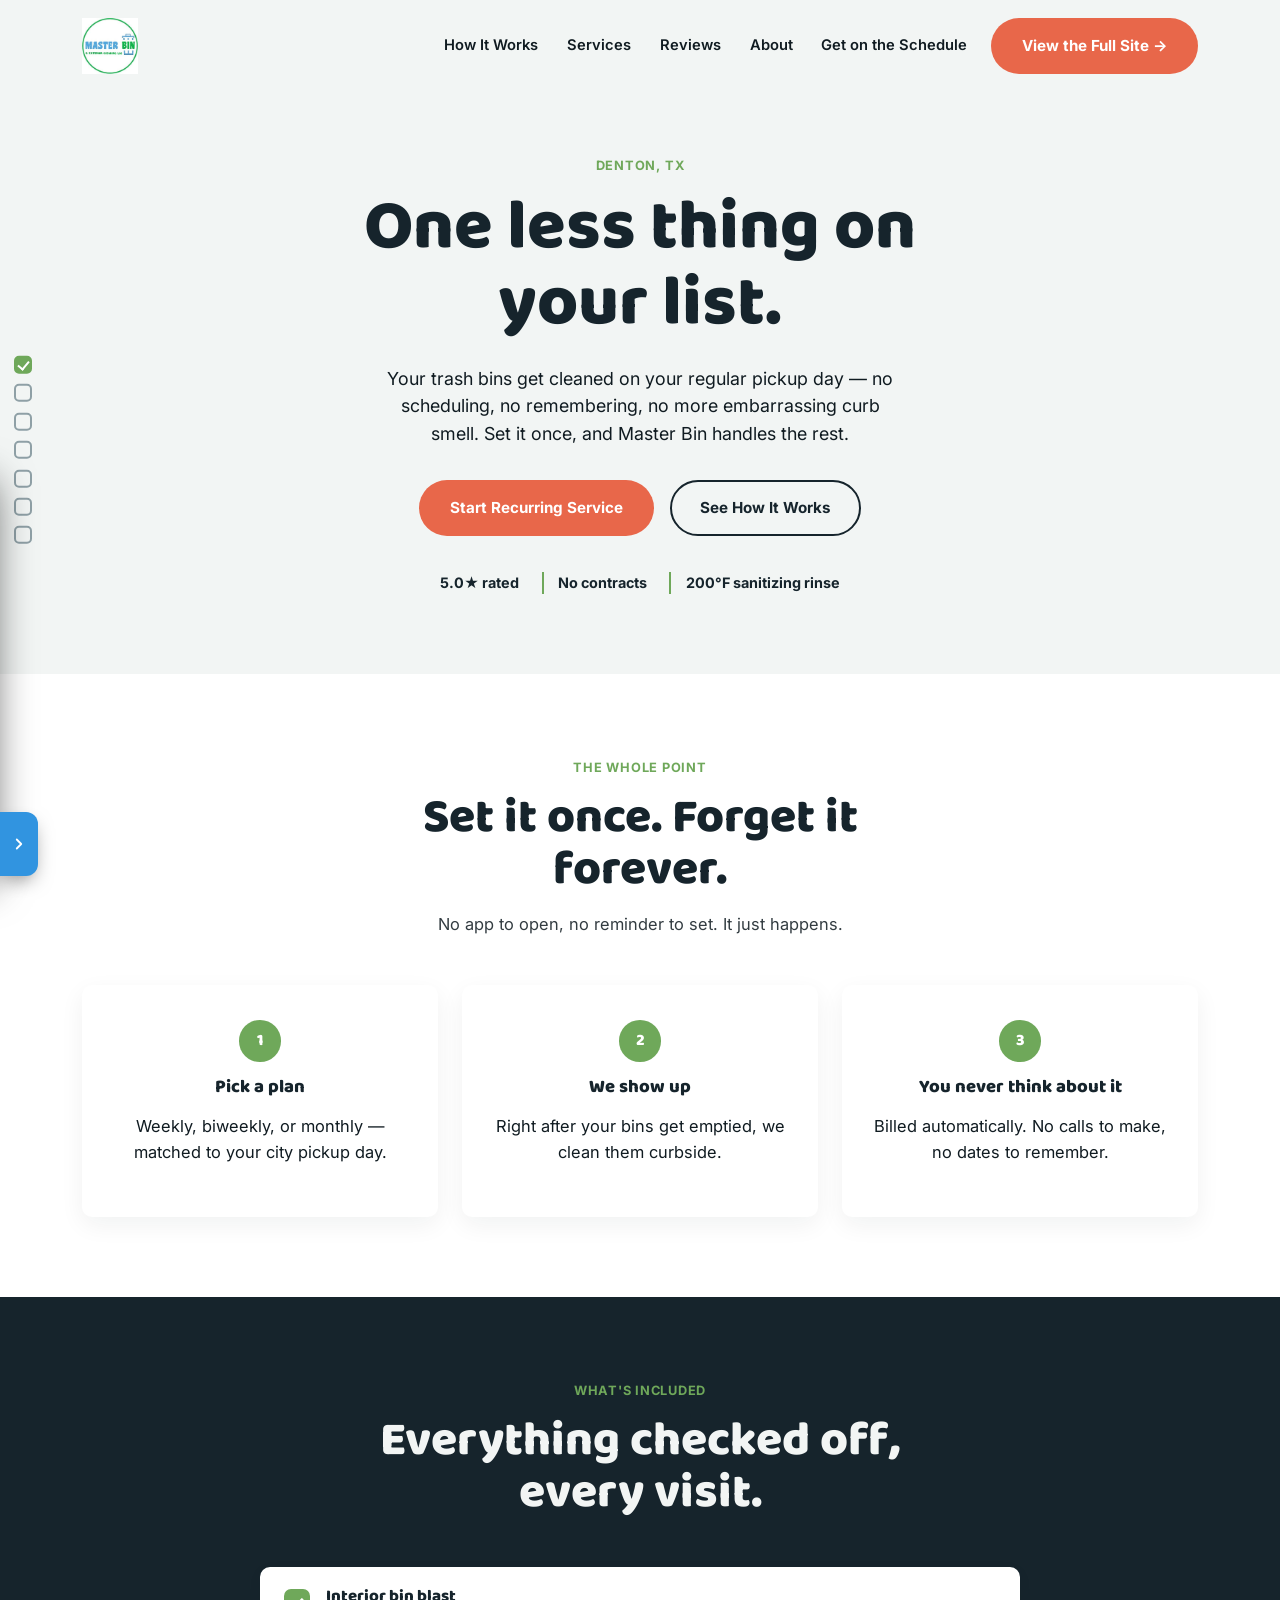
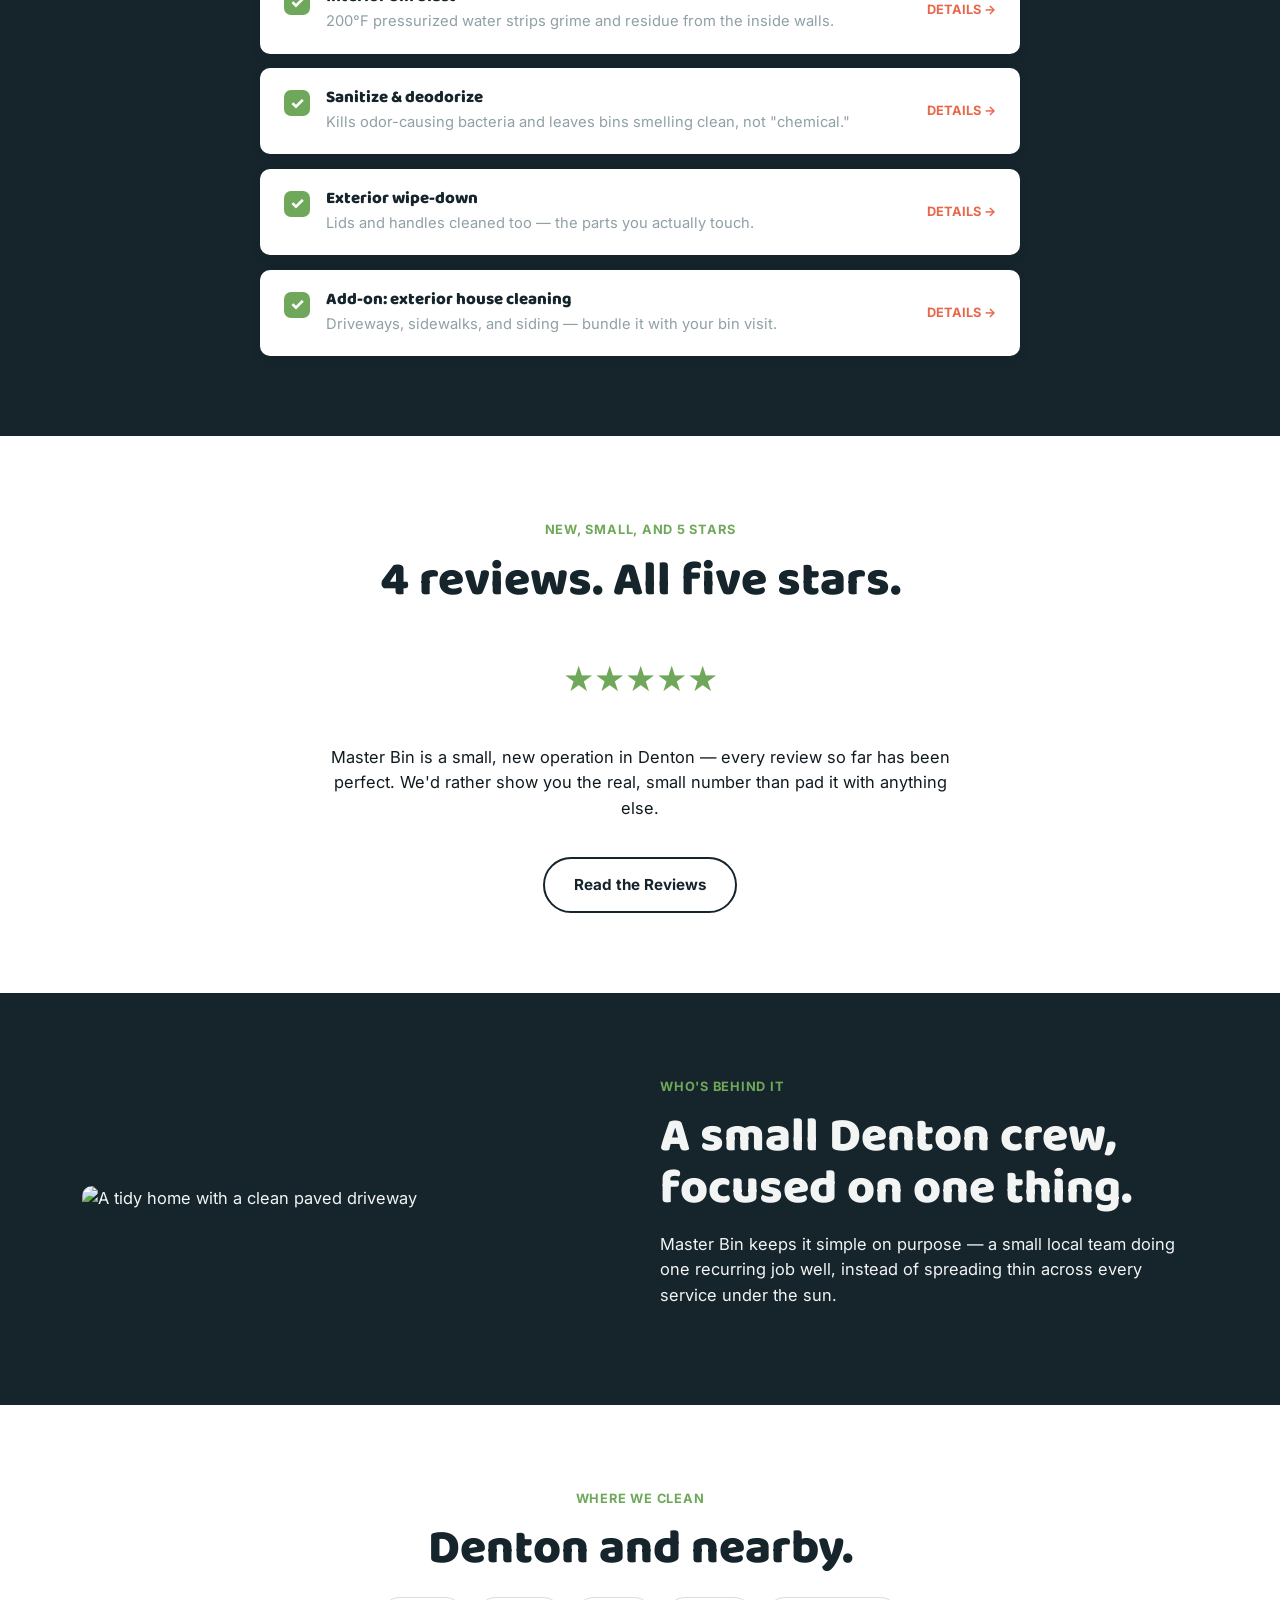
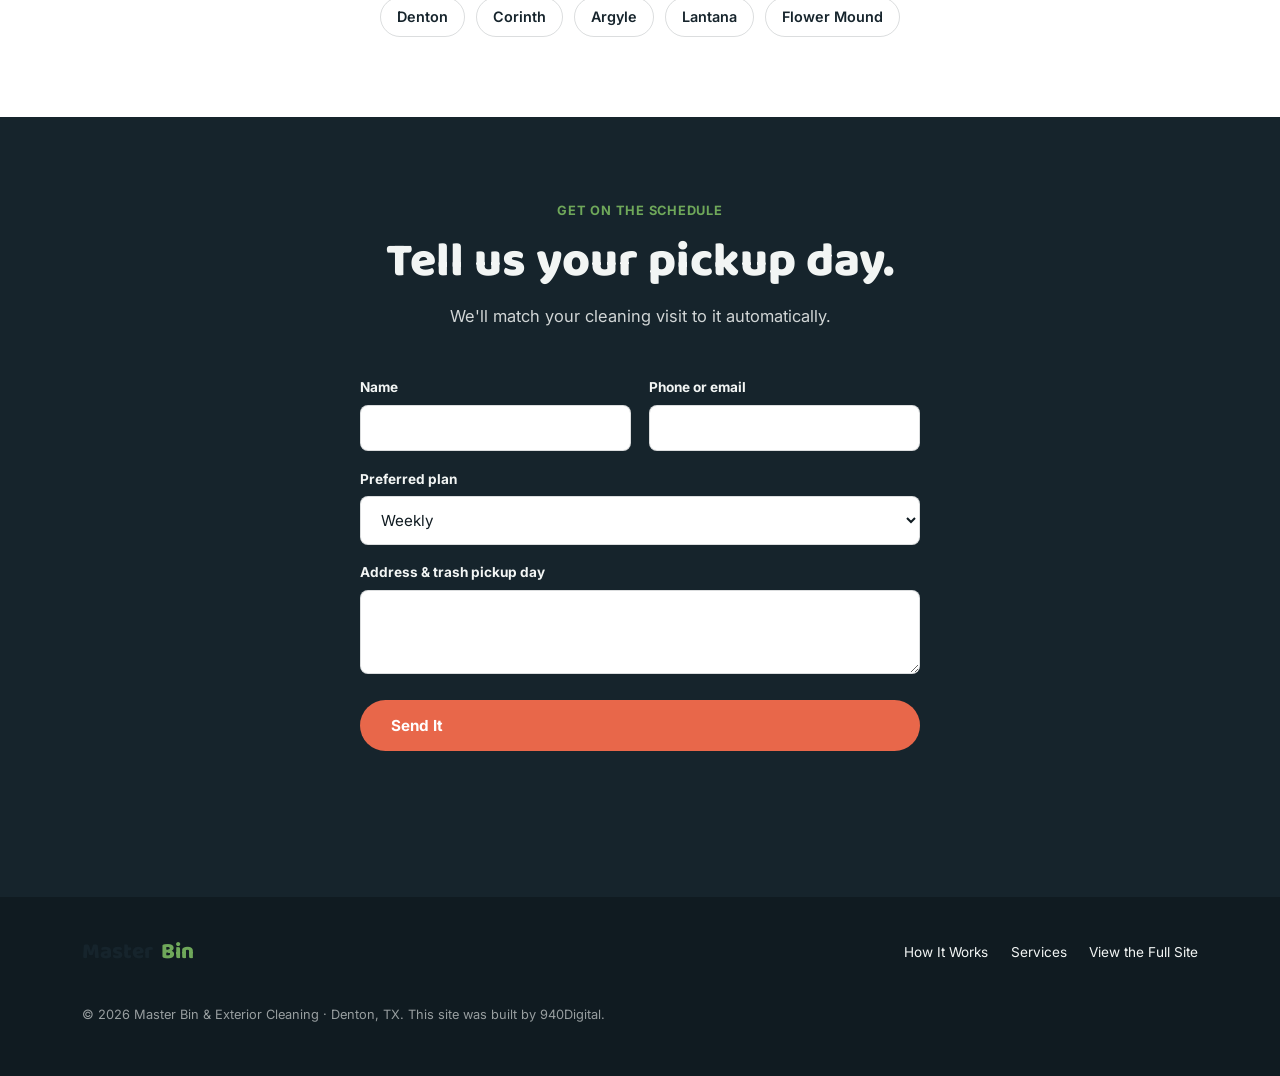
==== commit 0159bbb5: "Fix logo sizing/crop: full Opulence OP mark, larger non-round Master Bin badge" ====
--- a/index.html
+++ b/index.html
@@ -28,7 +28,7 @@
 
 <header class="site-header" id="siteHeader">
   <div class="wrap">
-    <a href="index.html" class="logo"><img src="logo-mark.png" alt="" class="logo-mark">Master<span>Bin</span></a>
+    <a href="index.html" class="logo"><img src="logo-mark.png" alt="Master Bin & Exterior Cleaning" class="logo-mark"></a>
     <nav class="main-nav" aria-label="Primary">
       <a href="#how">How It Works</a>
       <a href="#services">Services</a>
--- a/styles.css
+++ b/styles.css
@@ -99,7 +99,7 @@
 .site-header .wrap { display: flex; align-items: center; gap: 1.5rem; }
 .site-header.solid { background: var(--suds); padding: 0.7rem 0; box-shadow: 0 2px 16px rgba(16,27,33,0.08); }
 .logo { font-family: var(--font-display); font-weight: 800; font-size: 1.4rem; margin-right: auto; color: var(--navy); display: inline-flex; align-items: center; gap: 0.5rem; }
-.logo-mark { height: 34px; width: 34px; border-radius: 50%; object-fit: cover; }
+.logo-mark { height: 56px; width: auto; object-fit: contain; }
 .logo span { color: var(--fresh); }
 .preview-flag {
   font-size: 0.78rem; font-weight: 700; padding: 0.4rem 0.85rem; border-radius: 999px;
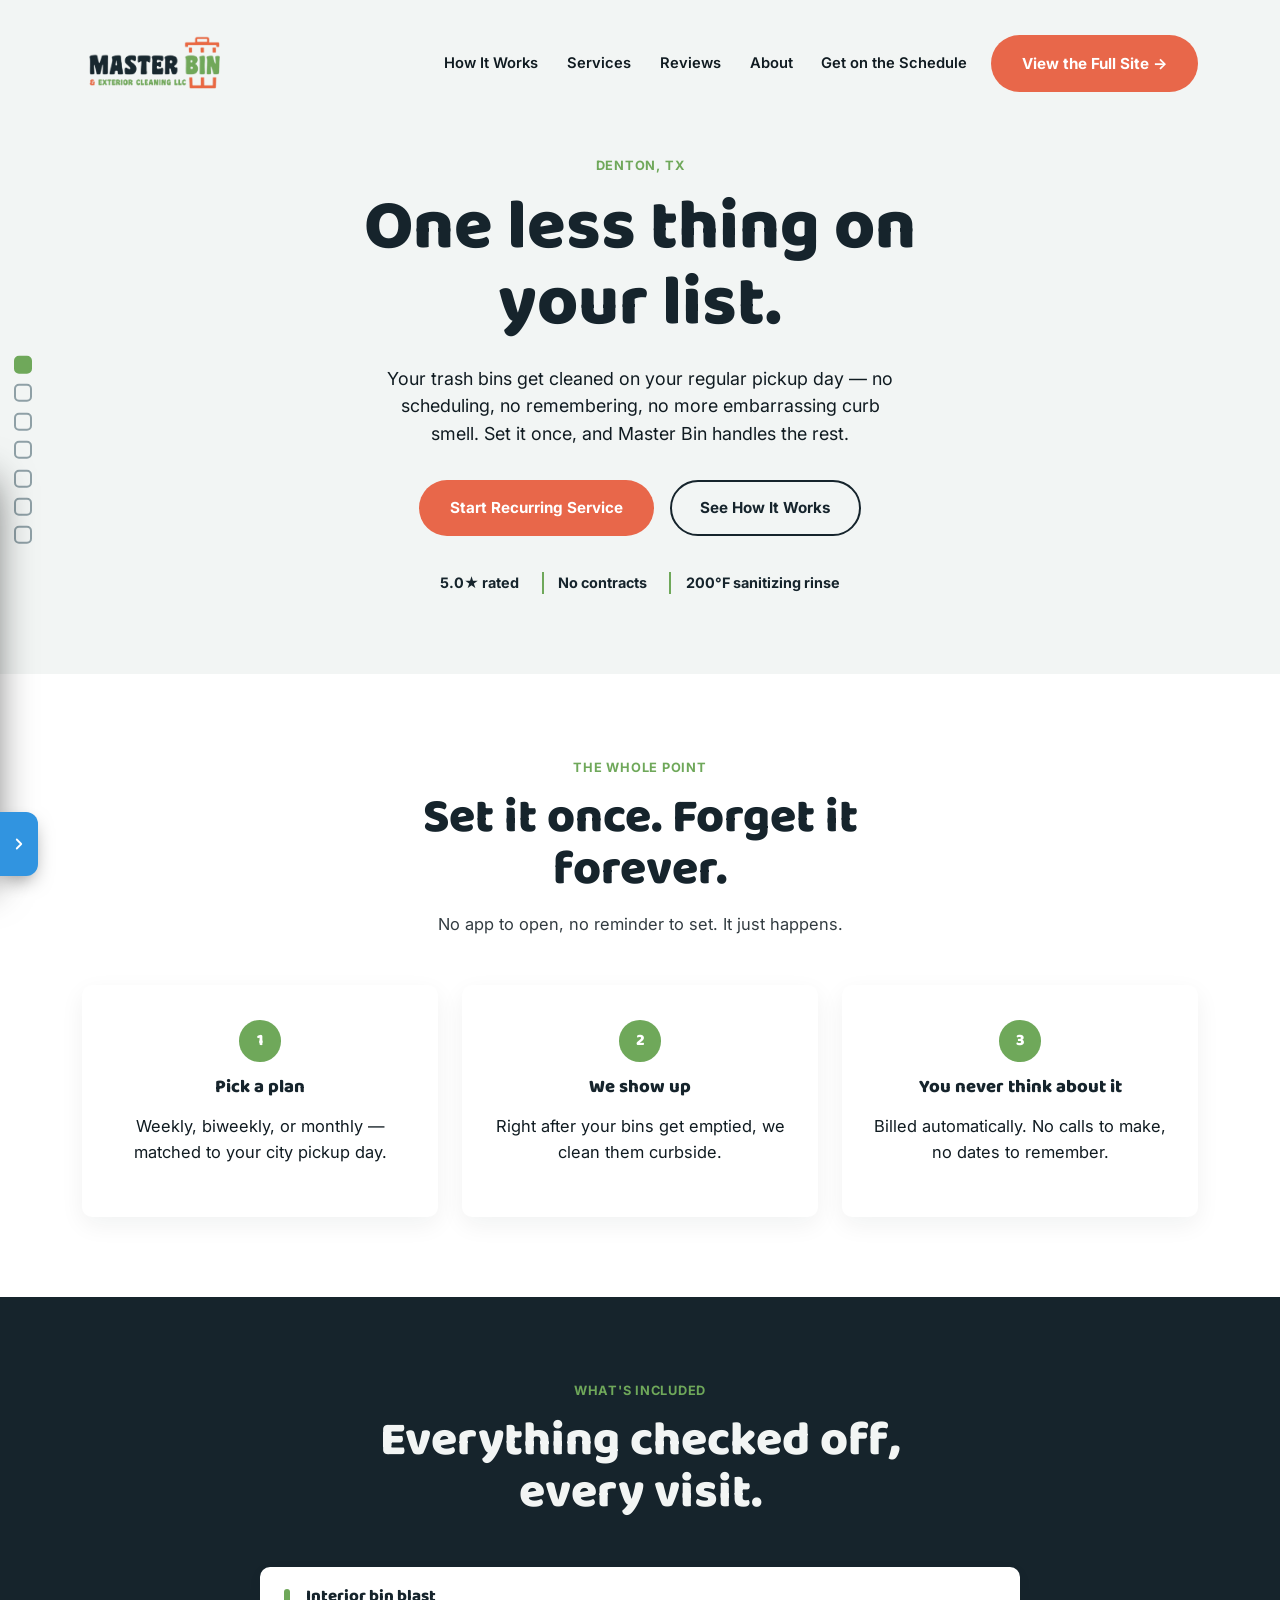
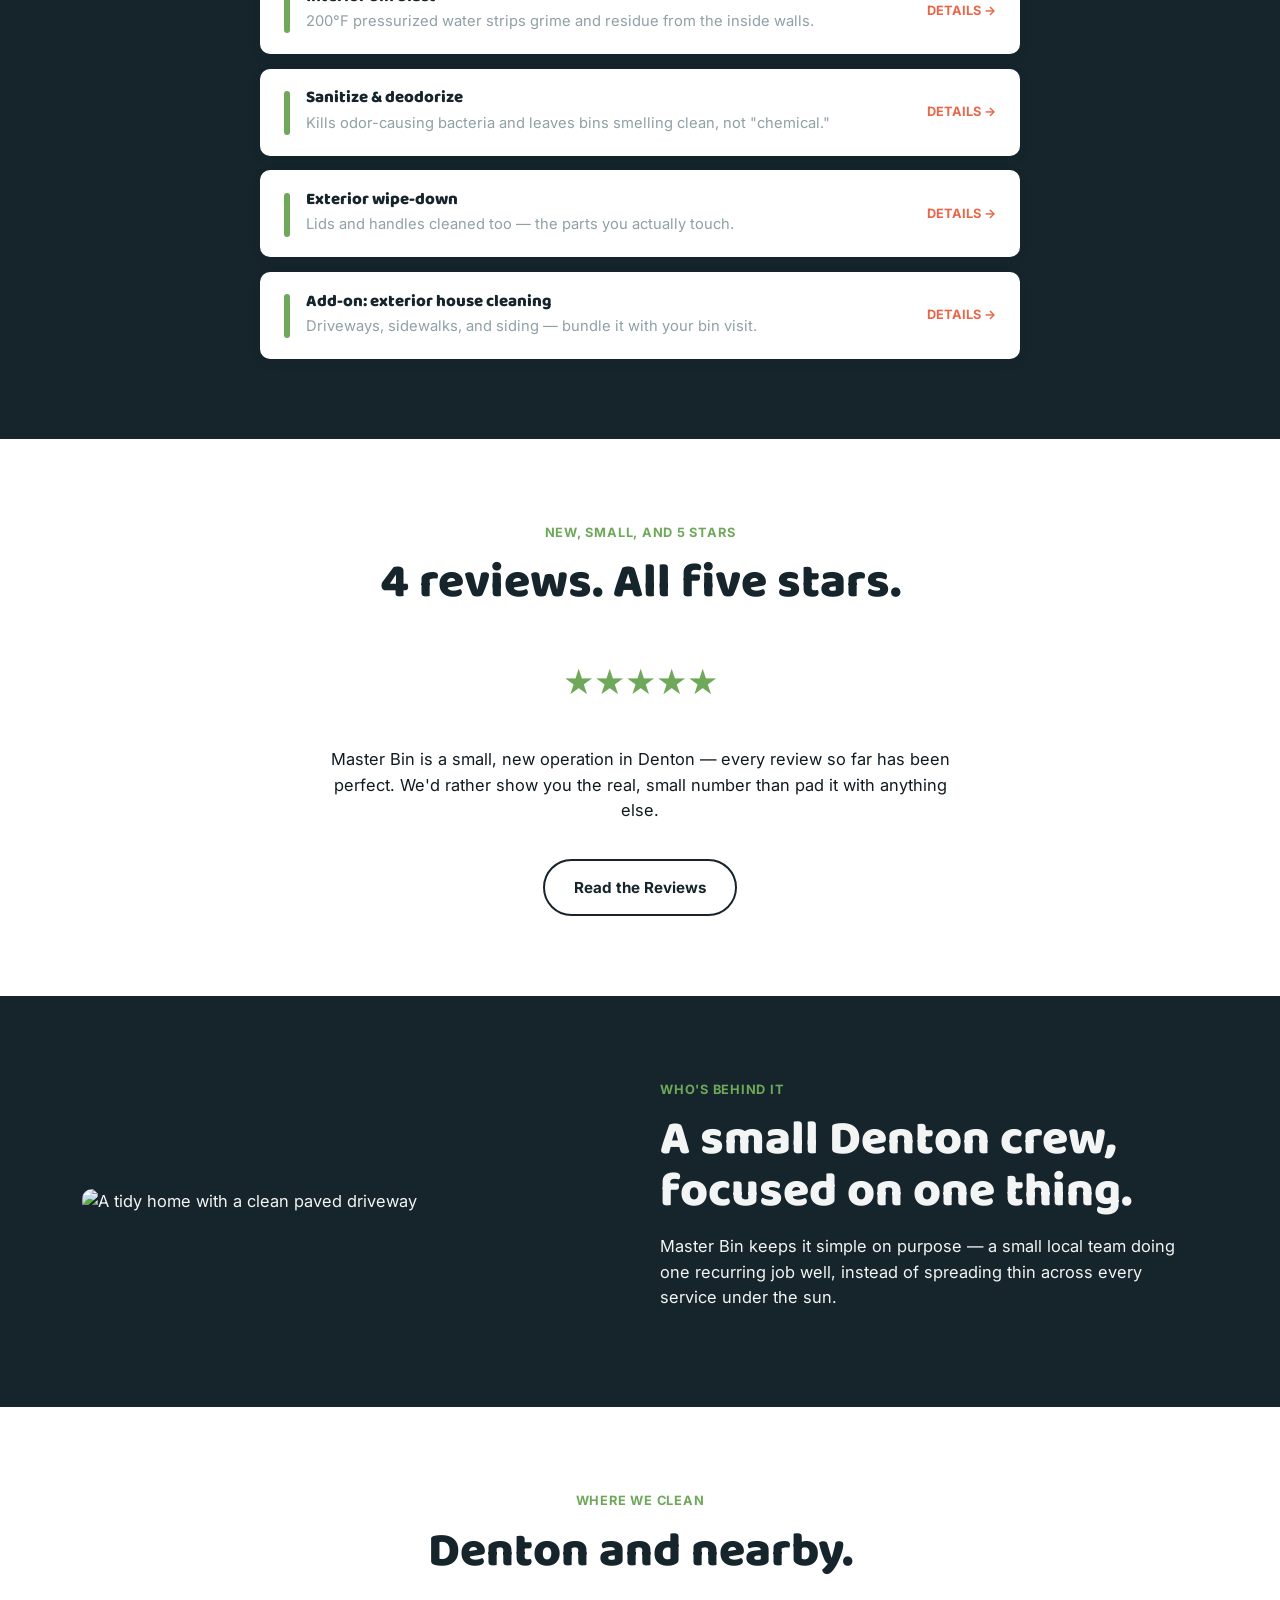
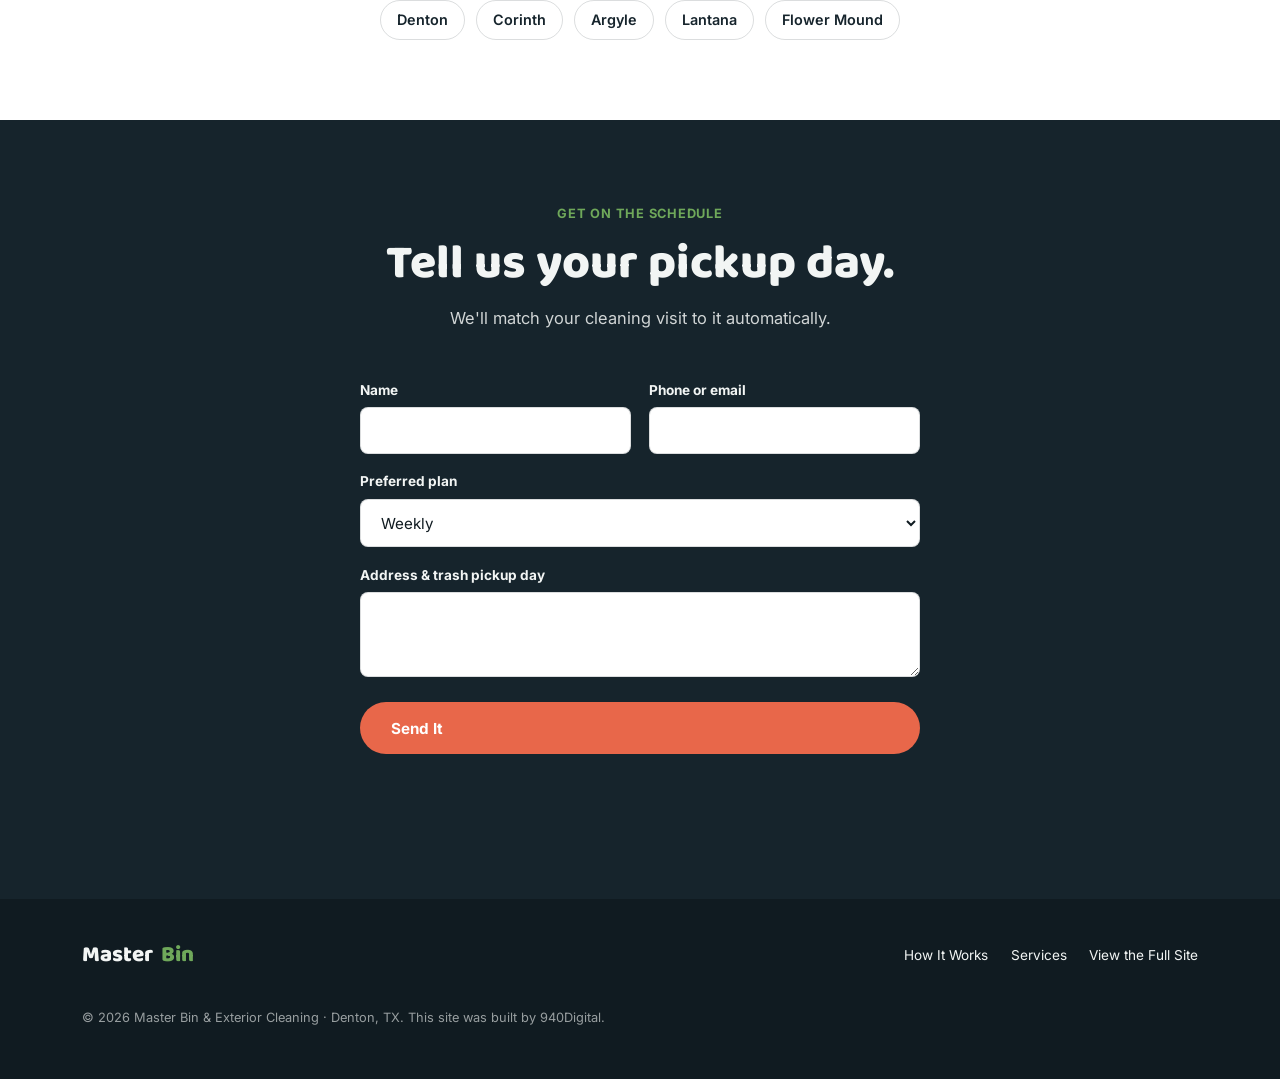
==== commit 42cfe0de: "Remove checkmark glyphs, keep green accents Owen doesn't like the checkmark motif but likes the gree" ====
--- a/index.html
+++ b/index.html
@@ -110,7 +110,7 @@
       </div>
       <div class="checklist">
         <div class="checklist-row">
-          <div class="check">✓</div>
+          <div class="check"></div>
           <div>
             <h3>Interior bin blast</h3>
             <p>200°F pressurized water strips grime and residue from the inside walls.</p>
@@ -119,7 +119,7 @@
           <a href="https://940digital.com/get-started">Details →</a>
         </div>
         <div class="checklist-row">
-          <div class="check">✓</div>
+          <div class="check"></div>
           <div>
             <h3>Sanitize &amp; deodorize</h3>
             <p>Kills odor-causing bacteria and leaves bins smelling clean, not "chemical."</p>
@@ -127,7 +127,7 @@
           <a href="https://940digital.com/get-started">Details →</a>
         </div>
         <div class="checklist-row">
-          <div class="check">✓</div>
+          <div class="check"></div>
           <div>
             <h3>Exterior wipe-down</h3>
             <p>Lids and handles cleaned too — the parts you actually touch.</p>
@@ -135,7 +135,7 @@
           <a href="https://940digital.com/get-started">Details →</a>
         </div>
         <div class="checklist-row">
-          <div class="check">✓</div>
+          <div class="check"></div>
           <div>
             <h3>Add-on: exterior house cleaning</h3>
             <p>Driveways, sidewalks, and siding — bundle it with your bin visit.</p>
--- a/styles.css
+++ b/styles.css
@@ -38,7 +38,7 @@
   color: var(--navy);
 }
 h2.section-title { font-size: var(--fs-h2); }
-.section--dark h2.section-title, .section--dark h1 { color: var(--suds); }
+.section--dark h2.section-title, .section--dark h1, .section--dark h3 { color: var(--suds); }
 
 .eyebrow {
   display: inline-flex;
@@ -70,10 +70,9 @@
 .btn--dark-ghost { border-color: var(--suds); color: var(--suds); }
 
 /* ---------- Checklist Rail — signature element ----------
-   Replaces the story-pole. A fixed left-edge rail of checkbox
-   icons, one per section — each fills in with a check mark the
-   moment you scroll past that section, literally checking the
-   page off like the recurring-service checklist this brand sells. */
+   Replaces the story-pole. A fixed left-edge rail of squares,
+   one per section — each fills solid green the moment you scroll
+   past that section, like items being handled off a service list. */
 .checklist-rail {
   position: fixed; left: 14px; top: 50%; transform: translateY(-50%);
   z-index: 60; display: none; flex-direction: column; gap: 0.65rem;
@@ -86,10 +85,6 @@
   position: relative;
 }
 .checklist-rail__item.done { background: var(--fresh); border-color: var(--fresh); }
-.checklist-rail__item.done::after {
-  content: ''; position: absolute; left: 4px; top: 1px; width: 5px; height: 9px;
-  border-right: 2px solid #fff; border-bottom: 2px solid #fff; transform: rotate(40deg);
-}
 
 /* ---------- Header ---------- */
 .site-header {
@@ -99,7 +94,7 @@
 .site-header .wrap { display: flex; align-items: center; gap: 1.5rem; }
 .site-header.solid { background: var(--suds); padding: 0.7rem 0; box-shadow: 0 2px 16px rgba(16,27,33,0.08); }
 .logo { font-family: var(--font-display); font-weight: 800; font-size: 1.4rem; margin-right: auto; color: var(--navy); display: inline-flex; align-items: center; gap: 0.5rem; }
-.logo-mark { height: 56px; width: auto; object-fit: contain; }
+.logo-mark { height: 92px; width: auto; object-fit: contain; }
 .logo span { color: var(--fresh); }
 .preview-flag {
   font-size: 0.78rem; font-weight: 700; padding: 0.4rem 0.85rem; border-radius: 999px;
@@ -108,13 +103,24 @@
 .preview-flag:hover { border-color: var(--coral); color: var(--coral); }
 .main-nav { display: none; gap: 1.8rem; font-weight: 600; font-size: 0.92rem; }
 .main-nav a:hover { color: var(--fresh); }
-.nav-full-site { display: none; }
+.nav-full-site { display: inline-flex; }
 @media (min-width: 900px) {
   .main-nav { display: flex; }
   .nav-full-site { display: inline-flex; }
 }
 .nav-toggle { background: none; border: 2px solid var(--navy); border-radius: 999px; padding: 0.5rem 0.9rem; font-weight: 700; font-size: 0.85rem; cursor: pointer; }
 @media (min-width: 900px) { .nav-toggle { display: none; } }
+/* On mobile, the full-site CTA replaces the hamburger entirely (only
+   on pages that have one — buy.html has no nav-full-site sibling, so
+   its own Menu button is untouched). */
+.nav-cta:has(.nav-full-site) .nav-toggle { display: none; }
+/* At very narrow widths the full-site button and a wrapped logo can
+   collide in one row — drop the button to its own row instead. */
+@media (max-width: 480px) {
+  .site-header .wrap:has(.nav-full-site) { flex-wrap: wrap; row-gap: 0.6rem; }
+  .nav-cta:has(.nav-full-site) { width: 100%; }
+  .nav-full-site { width: 100%; justify-content: center; }
+}
 .mobile-nav {
   position: fixed; inset: 0; z-index: 70; background: var(--navy); color: var(--suds);
   display: flex; flex-direction: column; align-items: flex-start; justify-content: center;
@@ -154,7 +160,10 @@
   background: #fff; border-radius: var(--radius); padding: 1.3rem 1.5rem;
   box-shadow: 0 4px 14px rgba(16,27,33,0.05);
 }
-.checklist-row .check { flex-shrink: 0; width: 26px; height: 26px; border-radius: 7px; background: var(--fresh); color: #fff; display: flex; align-items: center; justify-content: center; font-weight: 800; margin-top: 0.1rem; }
+.checklist-row .check { flex-shrink: 0; width: 6px; height: 44px; border-radius: 999px; background: var(--fresh); margin-top: 0.1rem; }
+/* Checklist cards keep a white background even inside .section--dark — override the
+   section's light heading color so h3s don't wash out to near-invisible on white. */
+.section--dark .checklist-row h3 { color: var(--navy); }
 .checklist-row div h3 { font-size: 1.05rem; margin-bottom: 0.25rem; }
 .checklist-row div p { margin: 0; color: var(--mist); font-size: 0.92rem; }
 .checklist-row a { margin-left: auto; align-self: center; font-size: 0.8rem; font-weight: 700; text-transform: uppercase; color: var(--coral); white-space: nowrap; }
@@ -187,6 +196,9 @@
 
 /* ---------- Footer ---------- */
 .site-footer { background: var(--ink); color: var(--suds); padding: 2.4rem 0; }
+/* The .logo text is navy by default (fine on the light header background) — the
+   footer sits on the near-black --ink, where navy nearly disappears. */
+.site-footer .logo { color: var(--suds); }
 .site-footer .wrap { display: flex; flex-wrap: wrap; justify-content: space-between; align-items: center; gap: 1.2rem; }
 .footer-fine { width: 100%; font-size: 0.8rem; opacity: 0.6; margin-top: 1rem; }
 .footer-links { display: flex; gap: 1.4rem; font-size: 0.85rem; }
@@ -197,7 +209,7 @@
 .brand-mark span { color: #3194E0; }
 
 /* ---------- Buy-this-site page ---------- */
-.pitch-hero { padding: 9rem 0 4rem; text-align: center; }
+.pitch-hero { padding-top: 9rem; padding-bottom: 4rem; text-align: center; }
 .pitch-hero p { max-width: 56ch; margin: 1.3rem auto 0; font-size: 1.1rem; }
 .pitch-grid { display: grid; gap: 1.4rem; grid-template-columns: 1fr; margin-top: 1rem; }
 @media (min-width: 780px) { .pitch-grid { grid-template-columns: repeat(3, 1fr); } }
@@ -208,4 +220,25 @@
 .price-block span { display: block; margin-top: 0.5rem; font-size: 0.9rem; color: var(--mist); }
 .price-block__list { list-style: none; margin: 1.2rem auto 0; padding: 0; display: inline-grid; gap: 0.55rem; text-align: left; }
 .price-block__list li { display: flex; gap: 0.6rem; align-items: baseline; font-weight: 700; font-size: 0.95rem; }
-.price-block__list li::before { content: '✓'; color: var(--fresh); font-weight: 800; }
+.price-block__list li::before { content: ''; width: 6px; height: 6px; border-radius: 50%; background: var(--fresh); flex-shrink: 0; align-self: center; }
+
+/* ---------- Pricing grid (3 plans, buy.html) ---------- */
+.pricing-grid { display: grid; gap: 1.5rem; grid-template-columns: 1fr; margin-top: 1.6rem; }
+@media (min-width: 780px) { .pricing-grid { grid-template-columns: repeat(3, 1fr); align-items: stretch; } }
+.pricing-card { position: relative; display: flex; flex-direction: column; background: #fff; border-radius: var(--radius); padding: 2.2rem 1.7rem; box-shadow: 0 8px 20px rgba(16,27,33,0.06); }
+.pricing-card h3 { font-family: var(--font-display); font-size: 1.3rem; margin-bottom: 0.3rem; color: var(--ink); }
+.pricing-card__price { display: flex; align-items: baseline; gap: 0.35rem; margin-top: 0.8rem; }
+.pricing-card__price b { font-family: var(--font-display); font-size: 2.1rem; color: var(--ink); }
+.pricing-card__price span { font-size: 0.9rem; opacity: 0.7; color: var(--ink); }
+.pricing-card__setup { display: block; margin-top: 0.3rem; font-size: 0.85rem; opacity: 0.65; color: var(--ink); }
+.pricing-card__list { list-style: none; margin: 1.5rem 0 2rem; padding: 0; display: grid; gap: 0.6rem; flex-grow: 1; }
+.pricing-card__list li { display: flex; gap: 0.6rem; align-items: baseline; font-size: 0.92rem; font-weight: 700; color: var(--ink); }
+.pricing-card__list li::before { content: ''; width: 6px; height: 6px; border-radius: 50%; background: var(--fresh); flex-shrink: 0; align-self: center; }
+.pricing-card .btn { justify-content: center; width: 100%; }
+/* Cards here are solid white (unlike other builds' bordered-transparent
+   cards on the dark section), so the light-on-dark .btn--dark-ghost is
+   invisible — recolor to navy for this white card background. */
+.pricing-card .btn--dark-ghost { border-color: var(--navy); color: var(--navy); }
+.pricing-card .btn--dark-ghost:hover { border-color: var(--fresh); color: var(--fresh); }
+.pricing-card--featured { box-shadow: 0 0 0 2px var(--fresh), 0 8px 20px rgba(16,27,33,0.06); }
+.pricing-card__badge { position: absolute; top: -0.85rem; left: 50%; transform: translateX(-50%); background: var(--fresh); color: var(--ink); font-size: 0.7rem; font-weight: 800; letter-spacing: 0.05em; text-transform: uppercase; padding: 0.35rem 0.9rem; border-radius: 999px; white-space: nowrap; }
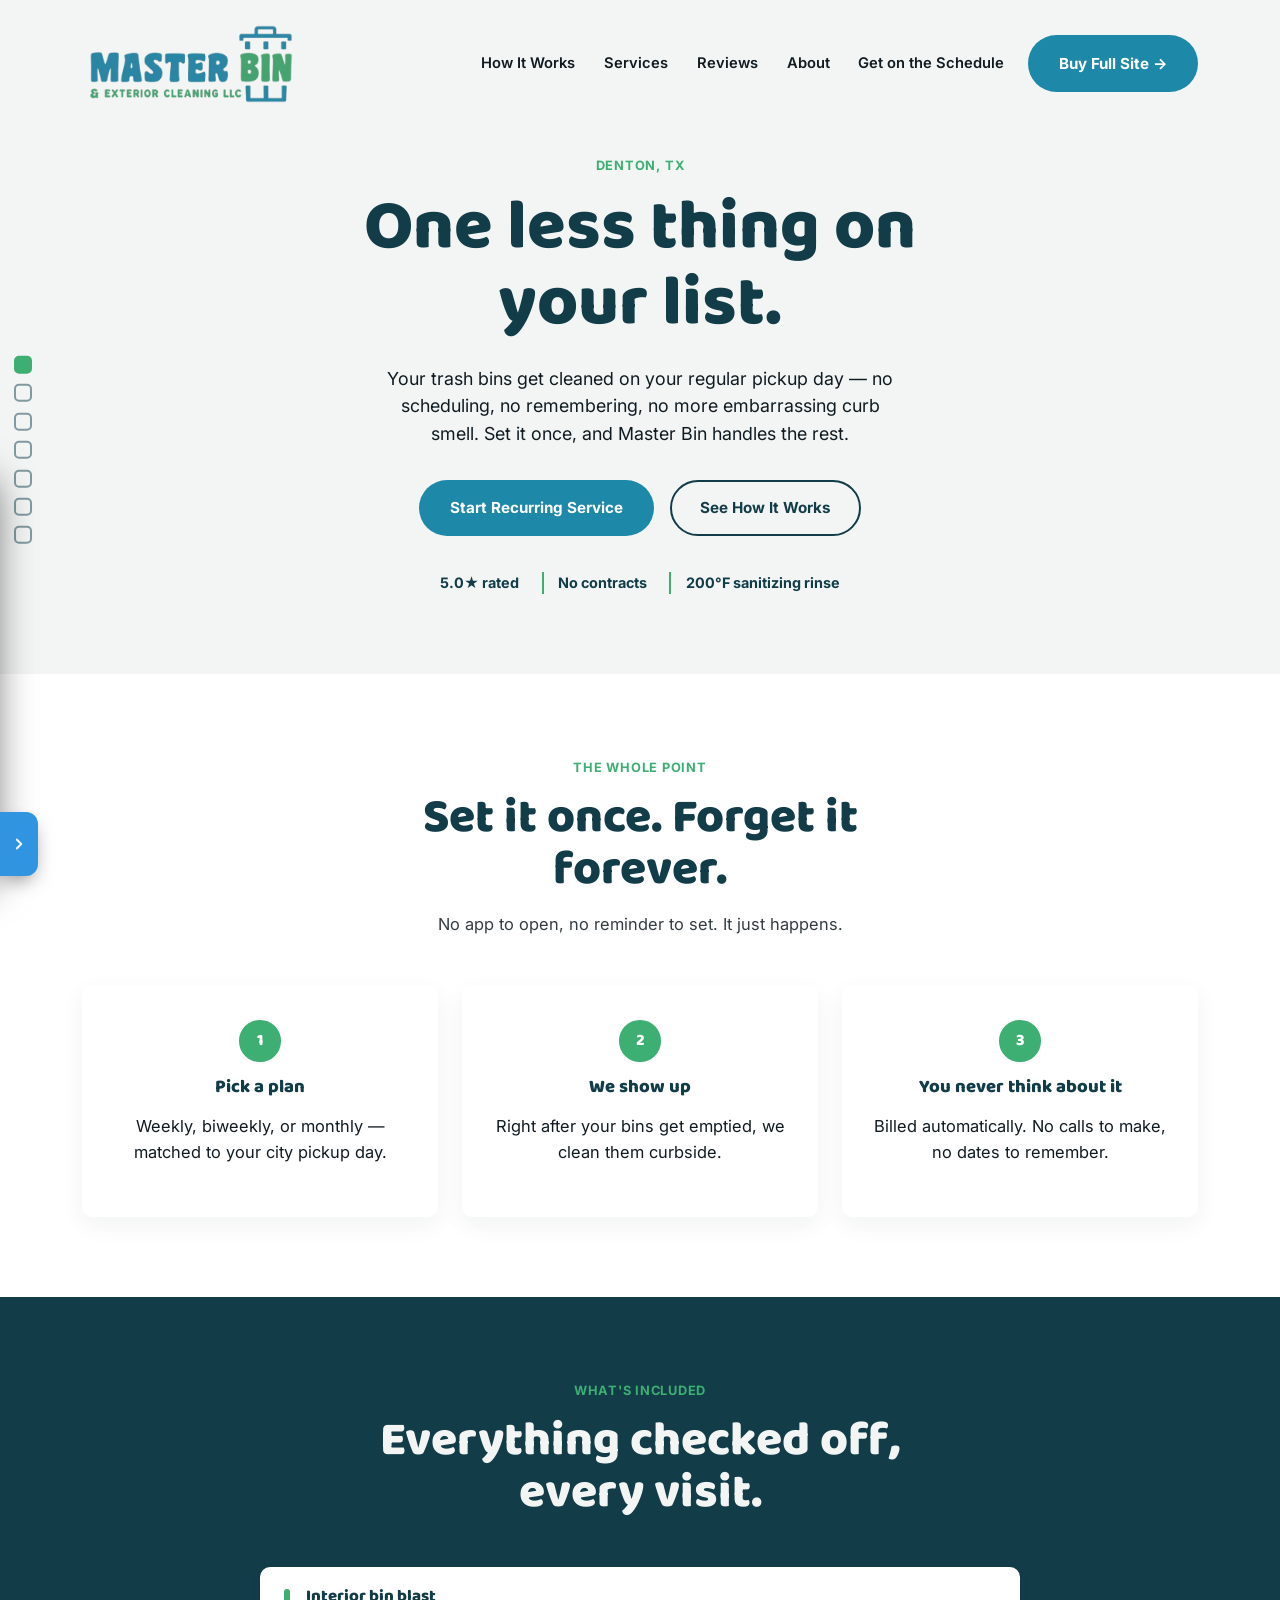
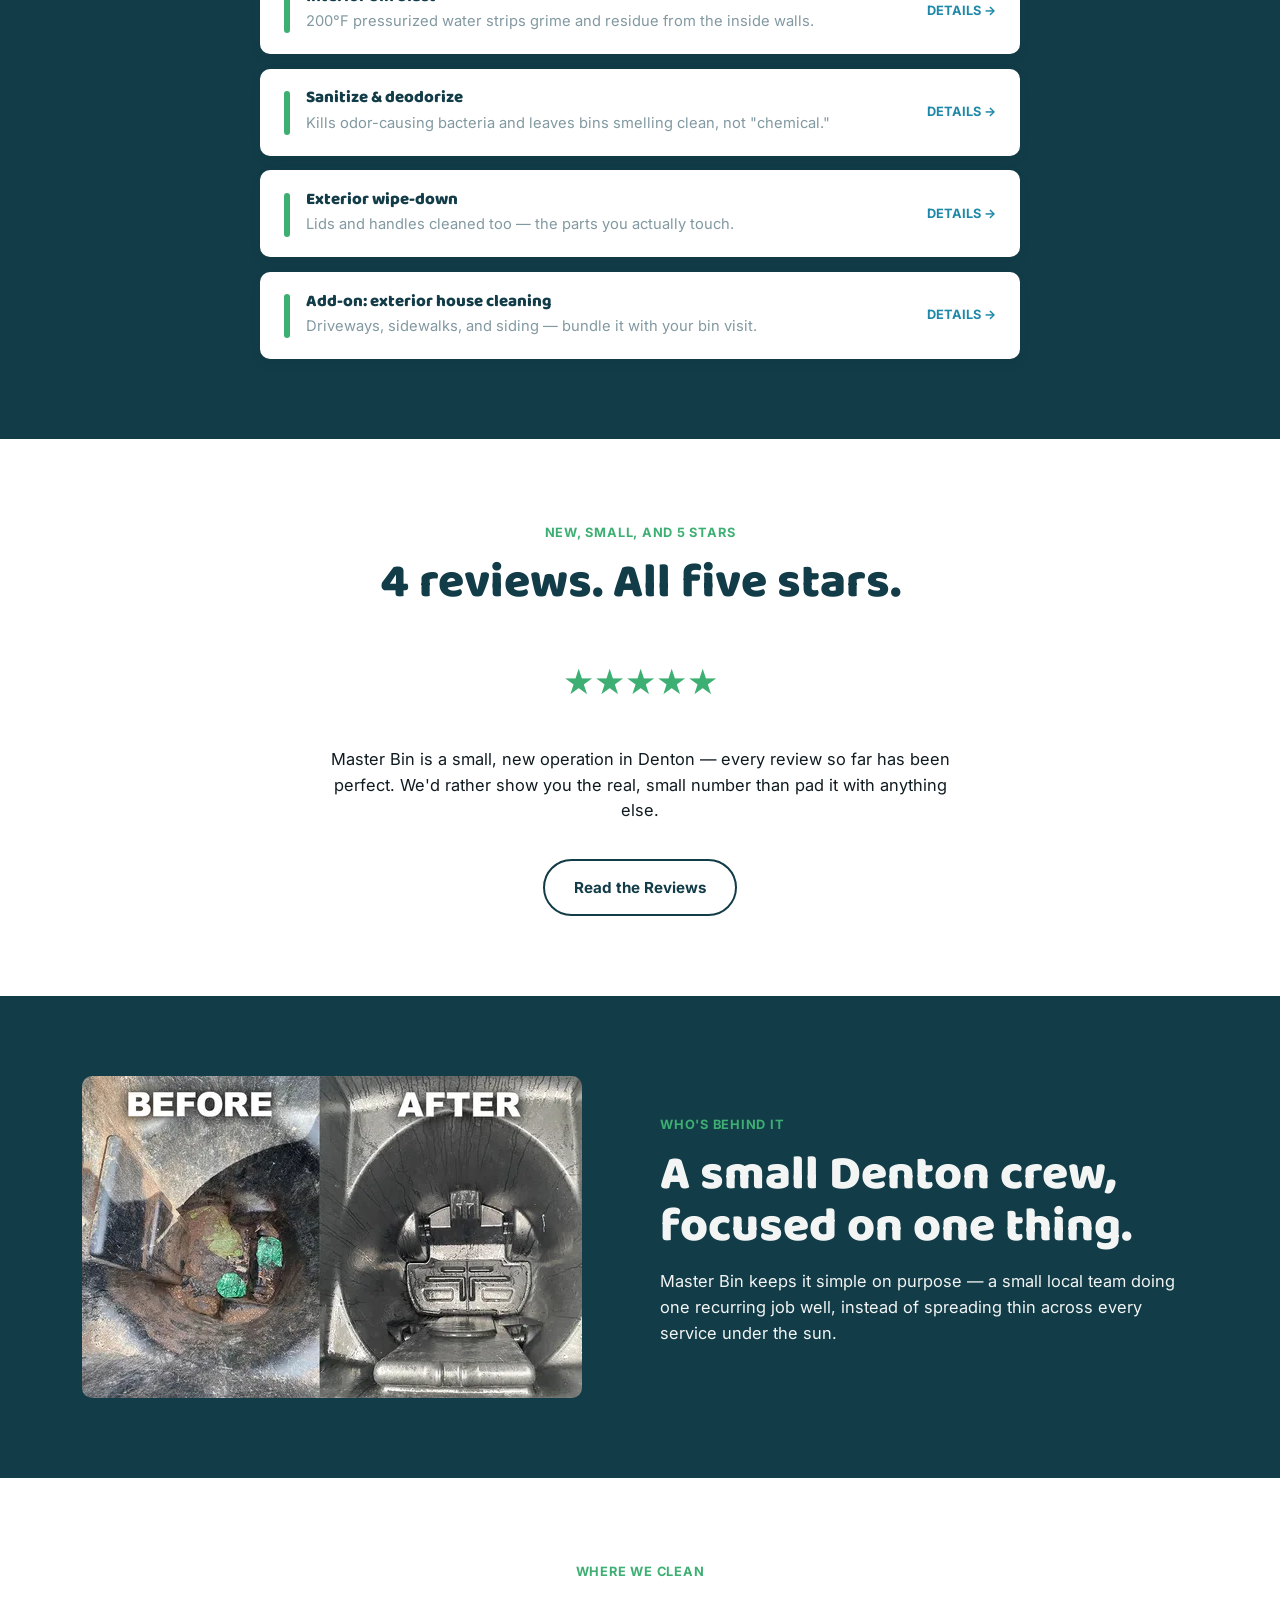
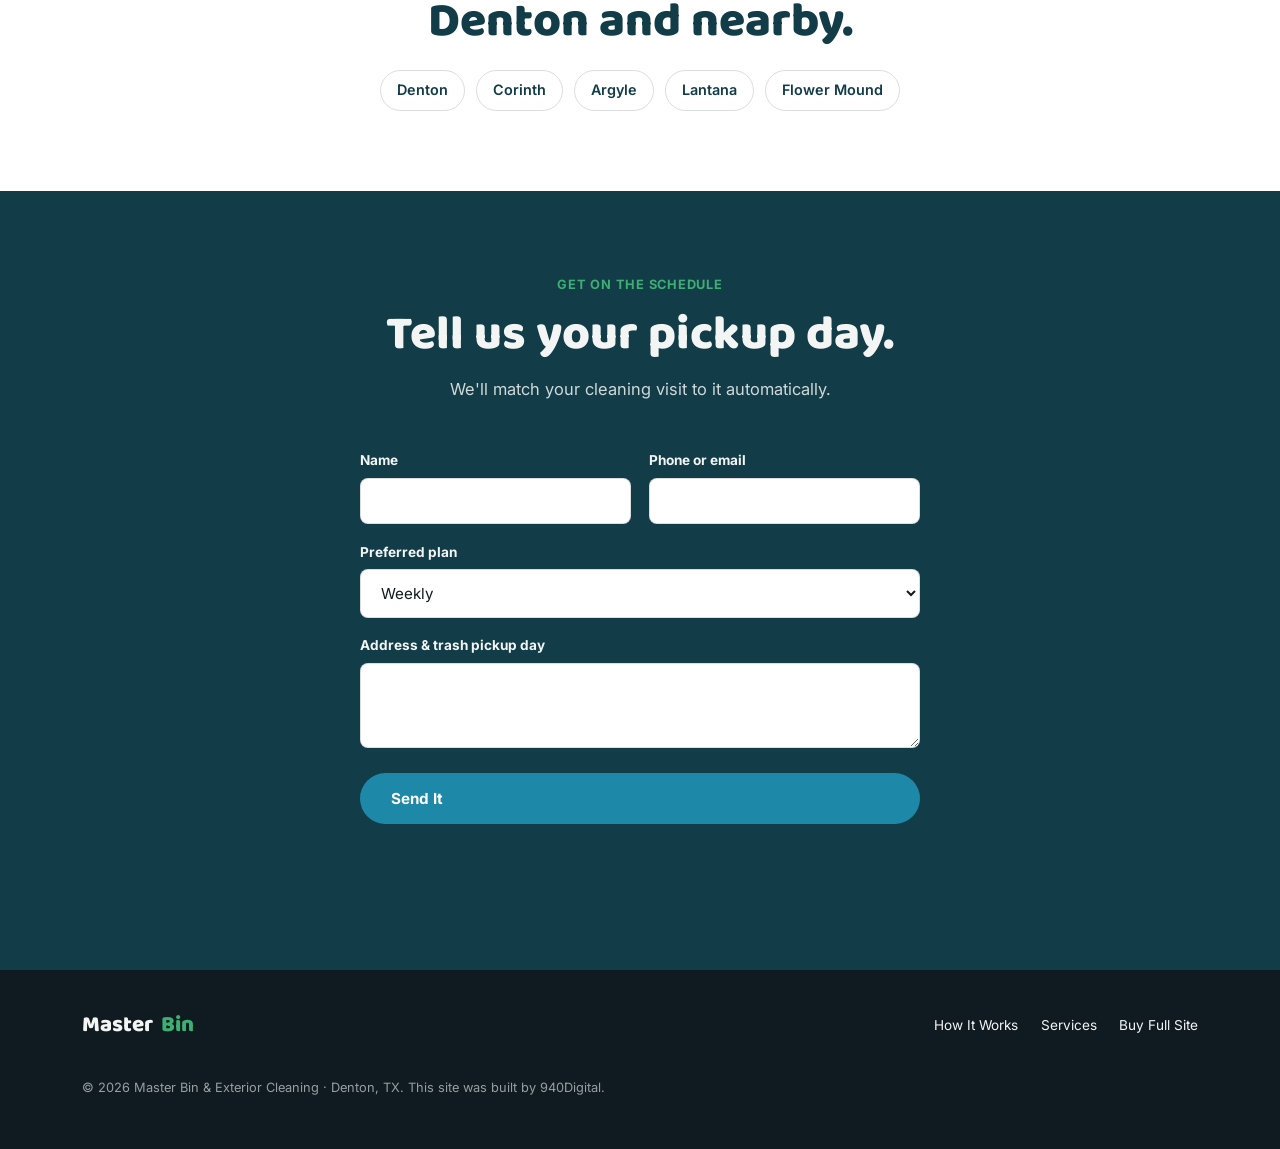
==== commit 20072182: "Swap About photo for real before/after result, rename full-site CTA to 'Buy Full Site' Replaced the " ====
--- a/index.html
+++ b/index.html
@@ -37,7 +37,7 @@
       <a href="#contact">Get on the Schedule</a>
     </nav>
     <div class="nav-cta">
-      <a href="buy.html" class="btn btn--primary nav-full-site">View the Full Site →</a>
+      <a href="buy.html" class="btn btn--primary nav-full-site">Buy Full Site →</a>
       <button class="nav-toggle" id="navToggle" aria-expanded="false" aria-controls="mobileNav">Menu</button>
     </div>
   </div>
@@ -50,7 +50,7 @@
   <a href="#reviews">Reviews</a>
   <a href="#about">About</a>
   <a href="#contact">Get on the Schedule</a>
-  <a href="buy.html">View the Full Site</a>
+  <a href="buy.html">Buy Full Site</a>
 </div>
 
 <main id="top">
@@ -165,8 +165,8 @@
   <section class="section section--dark about" id="about" data-pole-label="About">
     <div class="wrap about-layout">
       <div class="about-media">
-        <!-- Photo: Unsplash — tidy home with paved driveway -->
-        <img src="https://images.unsplash.com/photo-1785088476622-8e4c52ee8b53?fm=jpg&q=80&w=900&auto=format&fit=crop" alt="A tidy home with a clean paved driveway" loading="lazy">
+        <!-- Photo: real before/after result, supplied by Owen -->
+        <img src="before-after-bin.webp" alt="A trash bin before and after a Master Bin cleaning — grime and residue removed, interior fully sanitized" loading="lazy">
       </div>
       <div class="about-copy">
         <span class="eyebrow" style="color:var(--fresh)">Who's Behind It</span>
@@ -237,7 +237,7 @@
     <ul class="footer-links">
       <li><a href="#how">How It Works</a></li>
       <li><a href="#services">Services</a></li>
-      <li><a href="buy.html">View the Full Site</a></li>
+      <li><a href="buy.html">Buy Full Site</a></li>
     </ul>
     <p class="footer-fine">&copy; 2026 Master Bin &amp; Exterior Cleaning · Denton, TX. This site was built by 940Digital.</p>
   </div>
--- a/styles.css
+++ b/styles.css
@@ -1,10 +1,10 @@
 :root {
-  --navy: #16242C;
+  --navy: #123C48;
   --suds: #F2F5F4;
   --ink: #101B21;
-  --fresh: #6FA85A;
-  --coral: #E8674A;
-  --mist: #8FA0A6;
+  --fresh: #3DAF72;
+  --wave: #1E88A8;
+  --mist: #8299A1;
 
   --font-display: 'Baloo 2', sans-serif;
   --font-body: 'Inter', sans-serif;
@@ -63,8 +63,8 @@
   transition: transform .15s ease, background .15s ease;
 }
 .btn:hover { transform: translateY(-2px); }
-.btn--primary { background: var(--coral); color: #fff; }
-.btn--primary:hover { background: #d1583d; }
+.btn--primary { background: var(--wave); color: #fff; }
+.btn--primary:hover { background: #166B87; }
 .btn--ghost { border-color: var(--navy); color: var(--navy); }
 .btn--ghost:hover { border-color: var(--fresh); color: var(--fresh); }
 .btn--dark-ghost { border-color: var(--suds); color: var(--suds); }
@@ -100,7 +100,7 @@
   font-size: 0.78rem; font-weight: 700; padding: 0.4rem 0.85rem; border-radius: 999px;
   border: 1px solid var(--mist); color: var(--mist); white-space: nowrap;
 }
-.preview-flag:hover { border-color: var(--coral); color: var(--coral); }
+.preview-flag:hover { border-color: var(--wave); color: var(--wave); }
 .main-nav { display: none; gap: 1.8rem; font-weight: 600; font-size: 0.92rem; }
 .main-nav a:hover { color: var(--fresh); }
 .nav-full-site { display: inline-flex; }
@@ -166,7 +166,7 @@
 .section--dark .checklist-row h3 { color: var(--navy); }
 .checklist-row div h3 { font-size: 1.05rem; margin-bottom: 0.25rem; }
 .checklist-row div p { margin: 0; color: var(--mist); font-size: 0.92rem; }
-.checklist-row a { margin-left: auto; align-self: center; font-size: 0.8rem; font-weight: 700; text-transform: uppercase; color: var(--coral); white-space: nowrap; }
+.checklist-row a { margin-left: auto; align-self: center; font-size: 0.8rem; font-weight: 700; text-transform: uppercase; color: var(--wave); white-space: nowrap; }
 
 /* ---------- Reviews ---------- */
 .reviews-strip { max-width: 640px; margin: 0 auto; display: flex; flex-wrap: wrap; align-items: center; justify-content: center; gap: 1.2rem; text-align: center; }
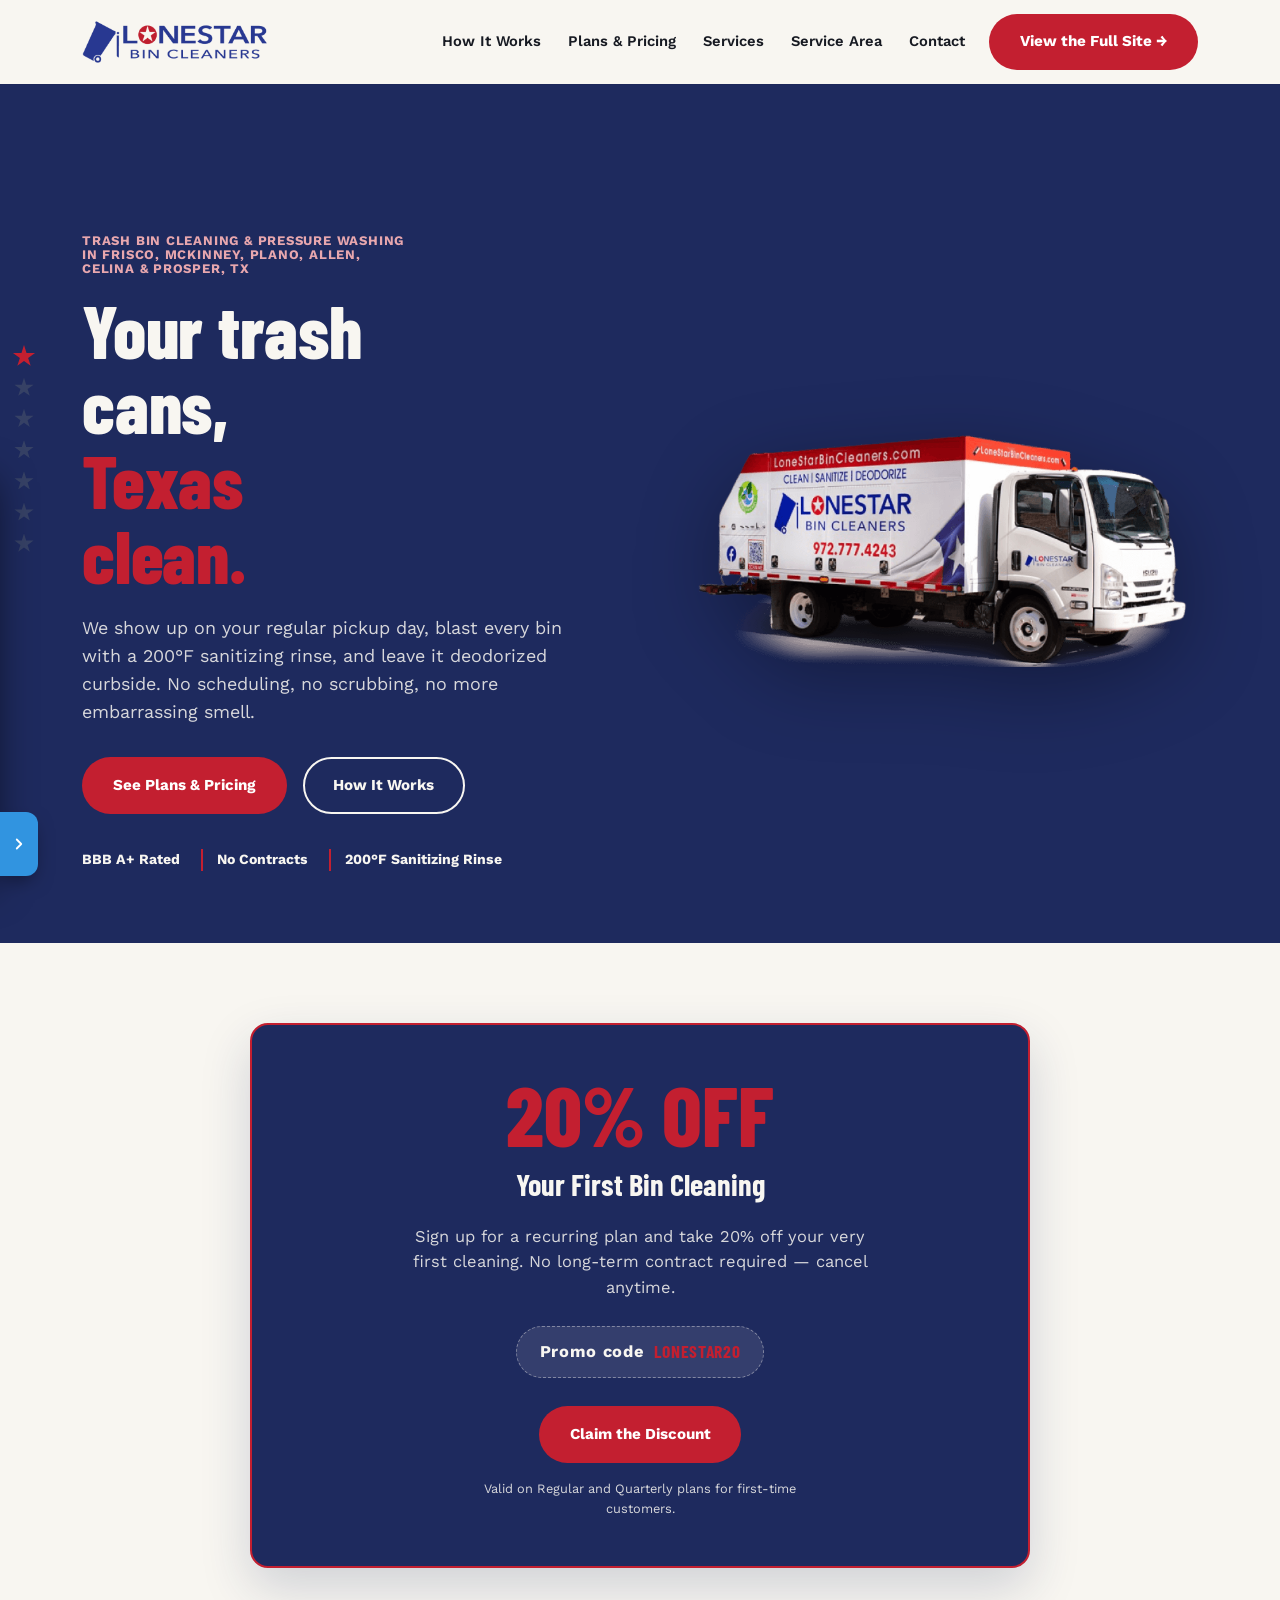
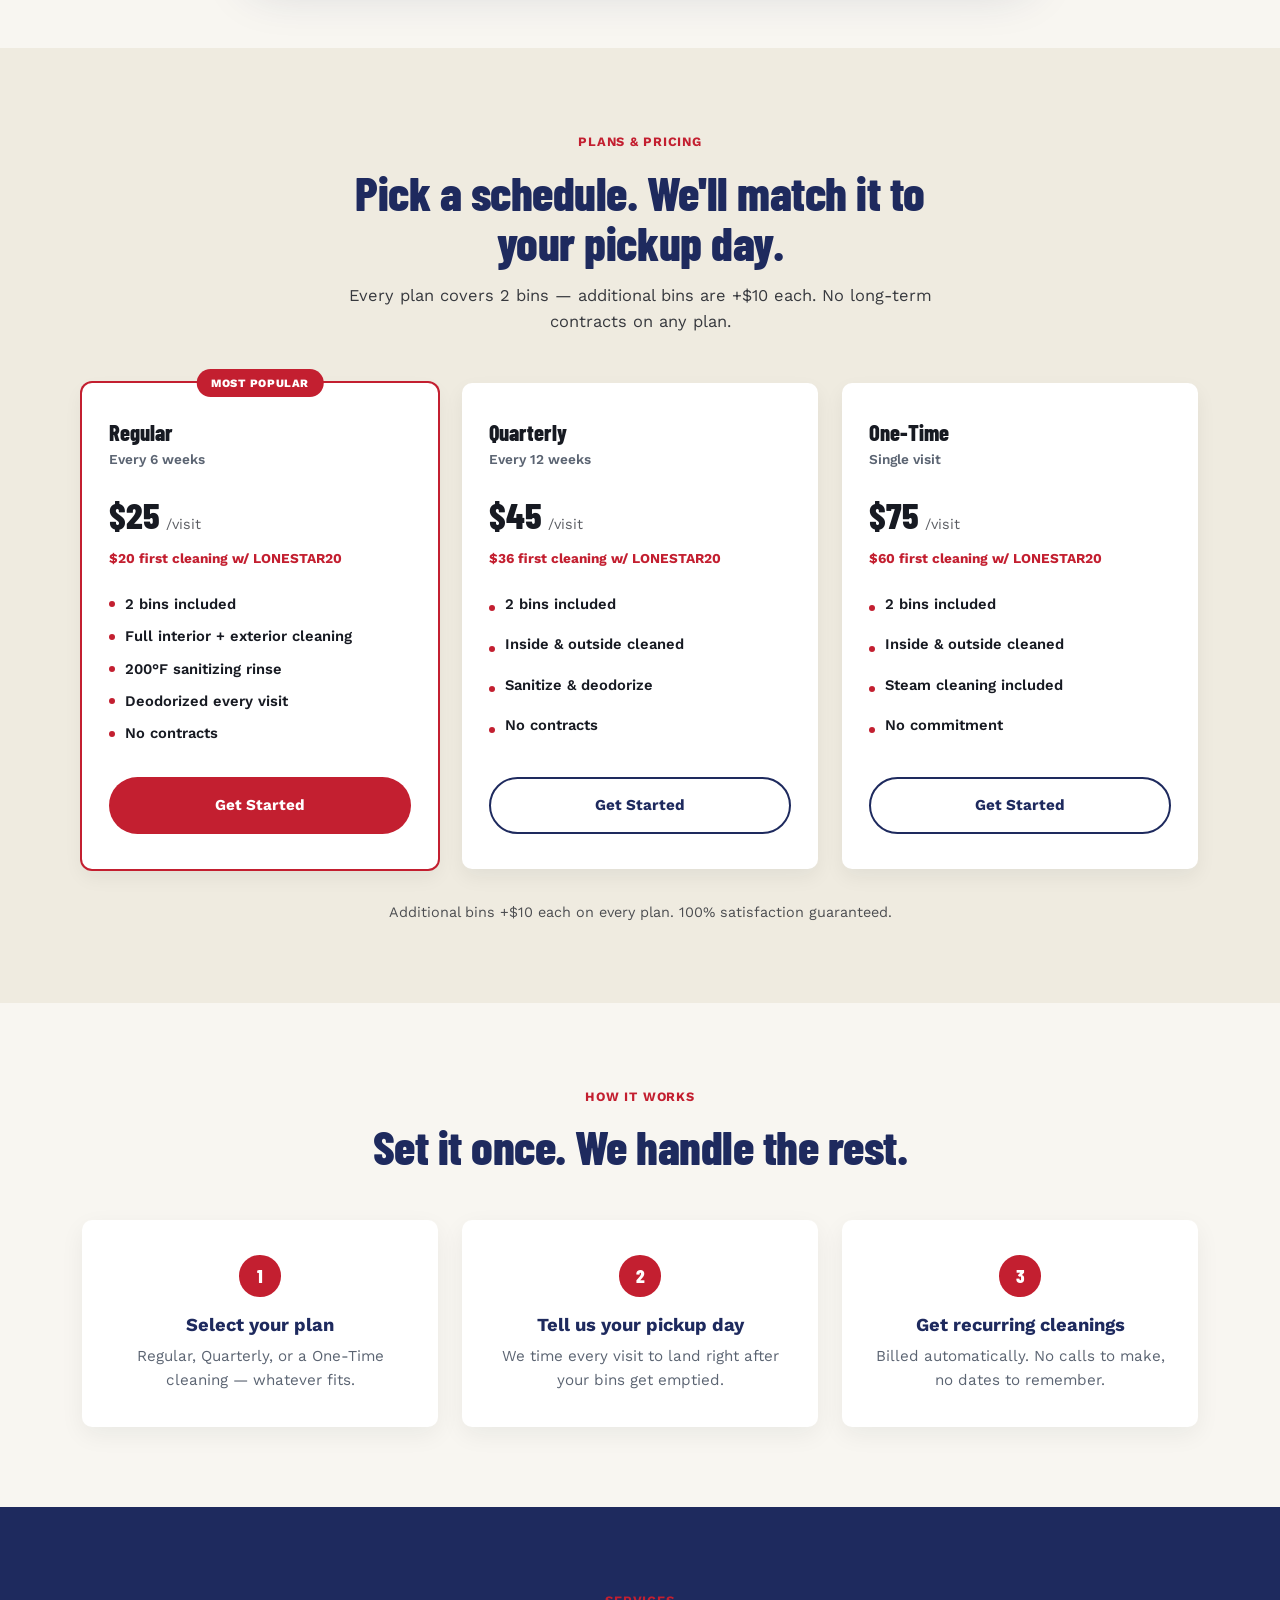
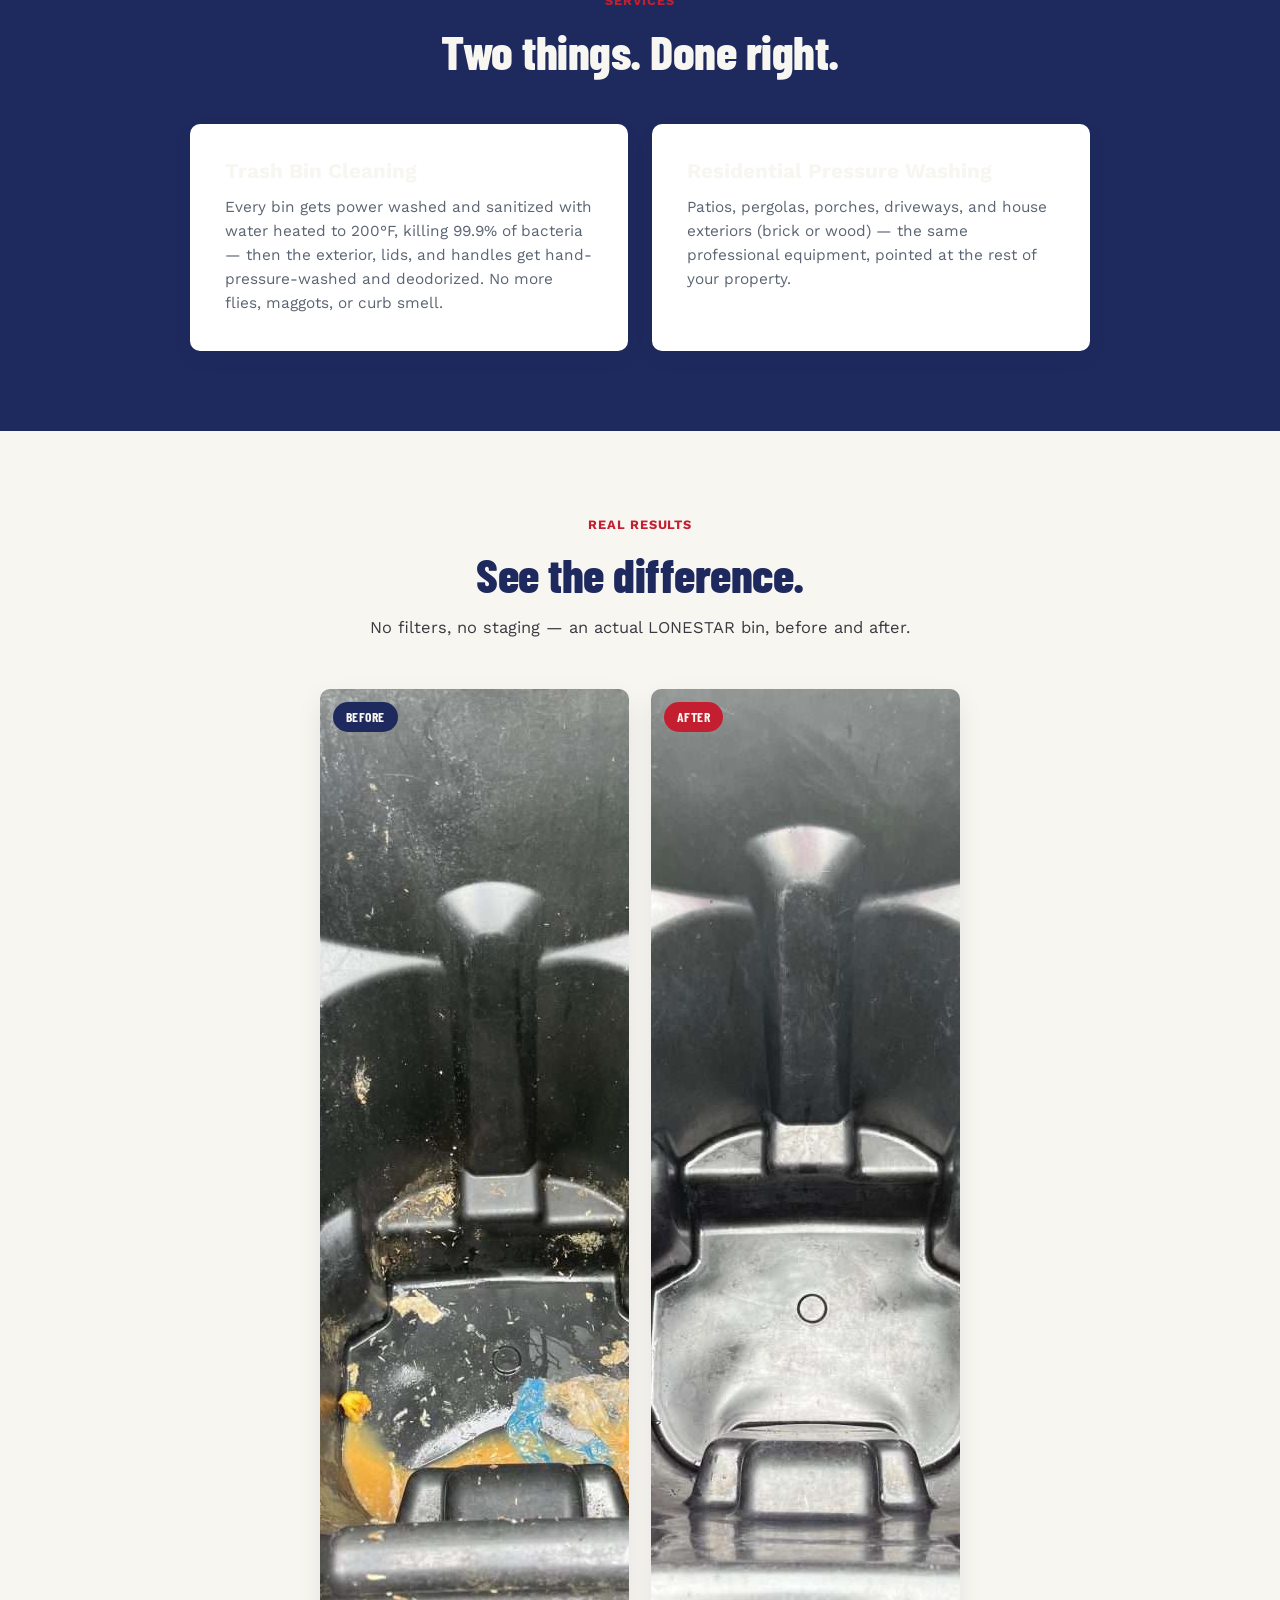
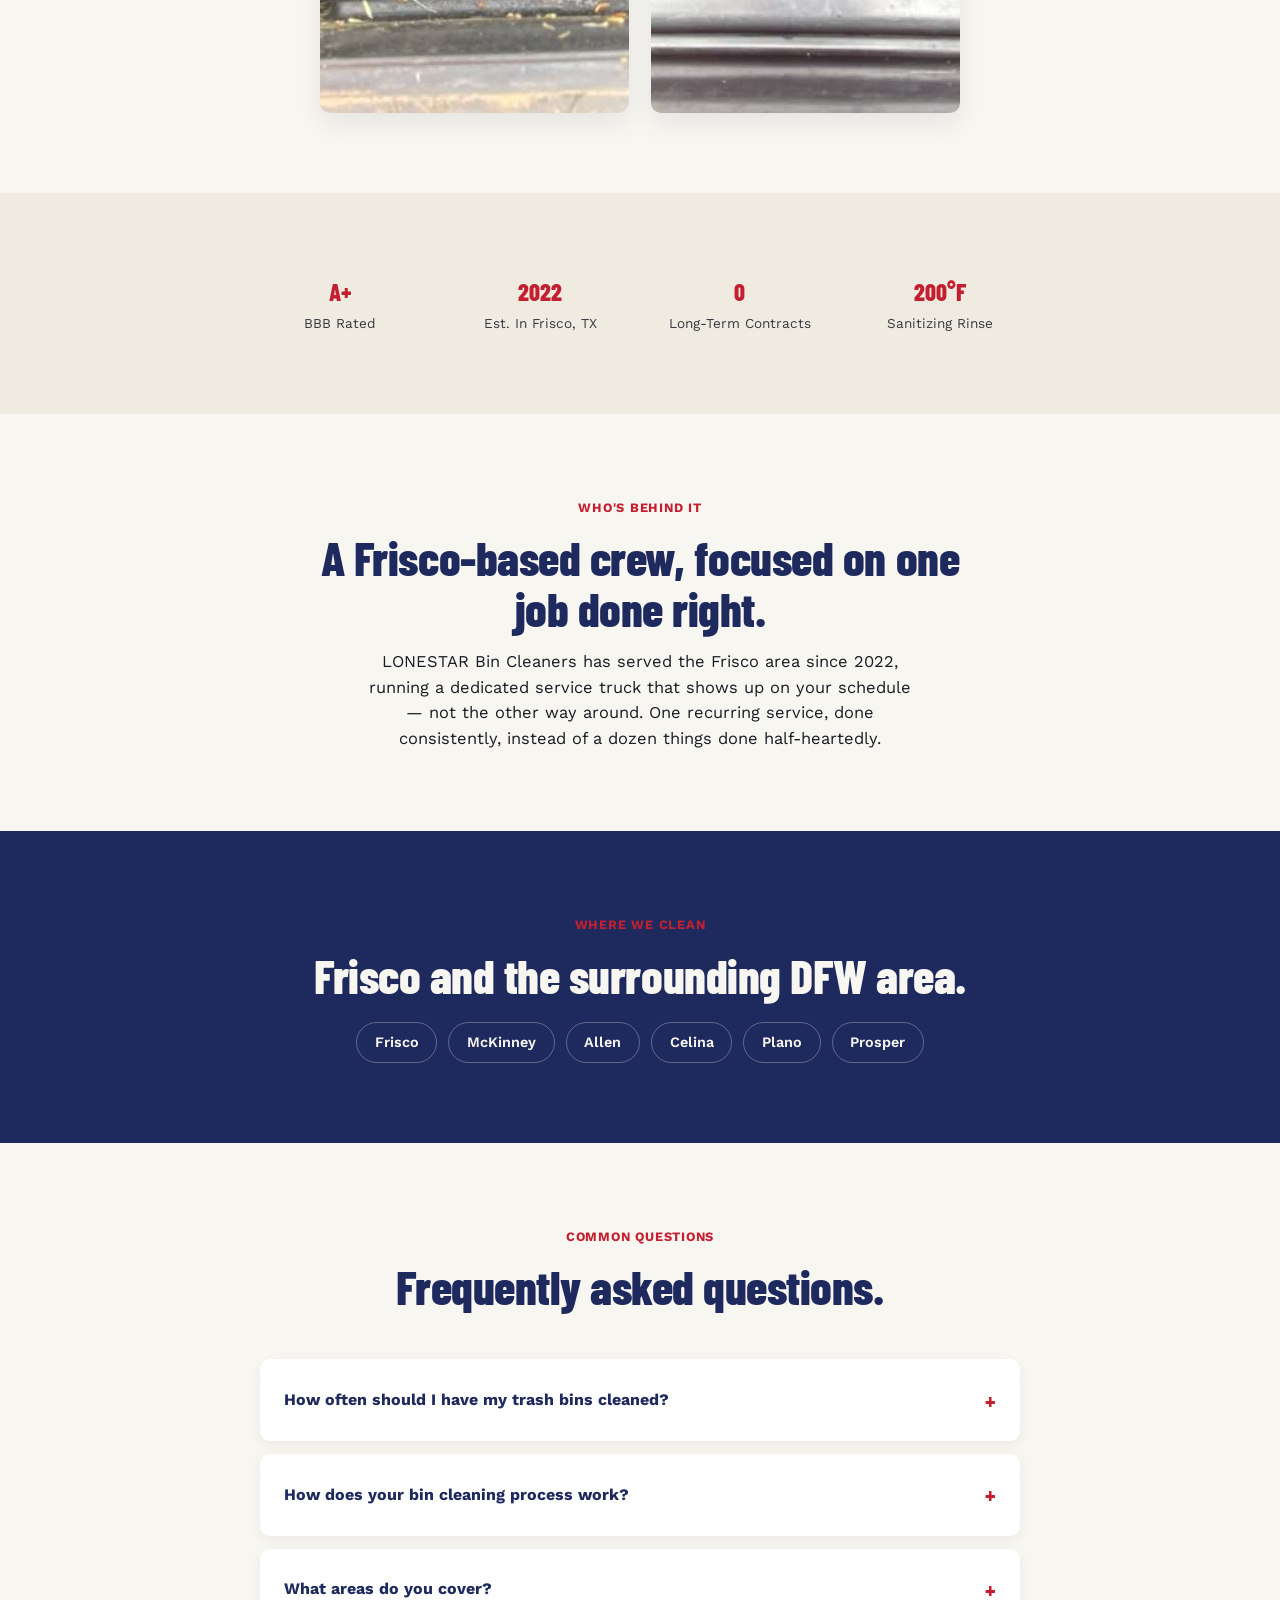
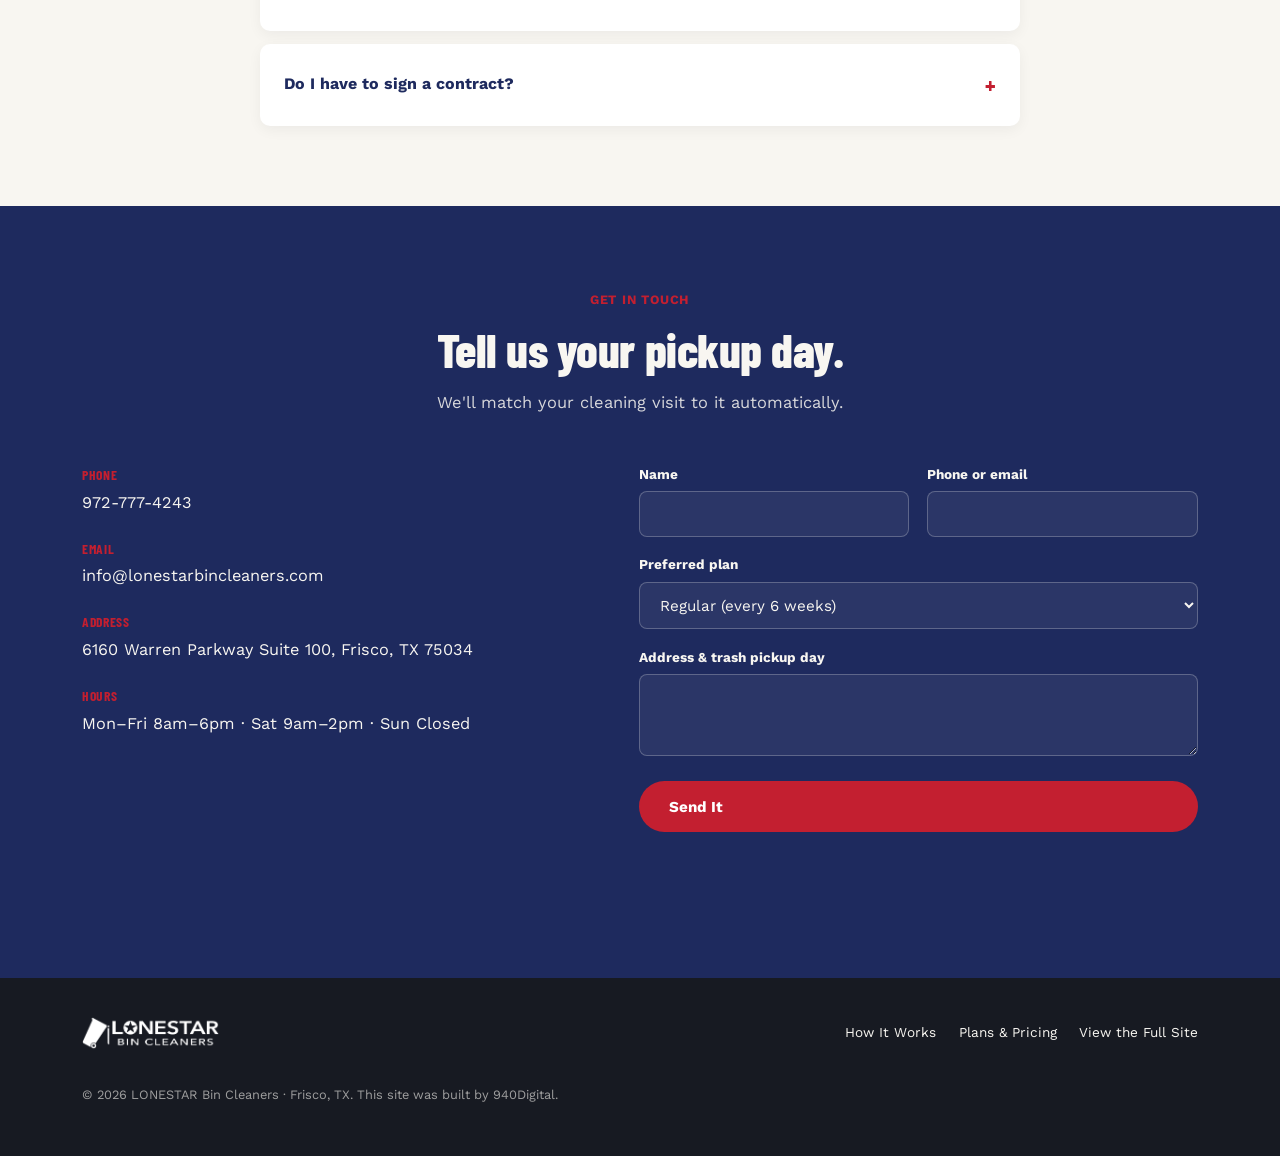
==== commit 3f56031d: "Rebrand site to LONESTAR Bin Cleaners: real colors/fonts/pricing/deals, SEO H1 trick - Repointed the" ====
--- a/index.html
+++ b/index.html
@@ -1,43 +1,116 @@
 <!doctype html>
-<html lang="en">
+<html lang="en" class="no-js">
 <head>
+<script>document.documentElement.classList.replace('no-js','js');</script>
 <meta charset="UTF-8">
 <meta name="viewport" content="width=device-width, initial-scale=1">
-<title>Master Bin &amp; Exterior Cleaning — Trash Bin Cleaning in Denton, TX</title>
-<meta name="description" content="Master Bin & Exterior Cleaning — recurring trash bin cleaning and exterior cleaning for Denton, TX homes. Set it once, forget it forever.">
+<title>Trash Bin Cleaning in Frisco, McKinney &amp; Plano, TX | LONESTAR Bin Cleaners</title>
+<meta name="description" content="LONESTAR Bin Cleaners sanitizes, disinfects, and deodorizes your trash bins curbside in Frisco, McKinney, Plano, Allen, Celina &amp; Prosper, TX. Plans from $25. No contracts. 20% off your first cleaning — code LONESTAR20.">
+<link rel="canonical" href="https://lonestarbincleaners.com/">
+<meta property="og:type" content="website">
+<meta property="og:title" content="Trash Bin Cleaning in Frisco, McKinney &amp; Plano, TX | LONESTAR Bin Cleaners">
+<meta property="og:description" content="Curbside trash bin cleaning and residential pressure washing in Frisco, McKinney, Plano, Allen, Celina &amp; Prosper, TX. No contracts. 20% off your first cleaning.">
+<meta property="og:image" content="images/truck.png">
 <link rel="preconnect" href="https://fonts.googleapis.com">
 <link rel="preconnect" href="https://fonts.gstatic.com" crossorigin>
-<link href="https://fonts.googleapis.com/css2?family=Baloo+2:wght@600;700;800&family=Inter:wght@400;500;600;700&display=swap" rel="stylesheet">
+<link href="https://fonts.googleapis.com/css2?family=Barlow+Condensed:wght@600;700;800&family=Work+Sans:wght@400;500;600;700&display=swap" rel="stylesheet">
 <link rel="icon" type="image/x-icon" href="favicon.ico">
 <link rel="icon" type="image/png" sizes="32x32" href="favicon-32x32.png">
 <link rel="icon" type="image/png" sizes="16x16" href="favicon-16x16.png">
 <link rel="apple-touch-icon" sizes="180x180" href="apple-touch-icon.png">
 <link rel="stylesheet" href="styles.css">
+<script type="application/ld+json">
+{
+  "@context": "https://schema.org",
+  "@type": "LocalBusiness",
+  "name": "LONESTAR Bin Cleaners",
+  "image": "images/truck.png",
+  "telephone": "+19727774243",
+  "email": "info@lonestarbincleaners.com",
+  "address": {
+    "@type": "PostalAddress",
+    "streetAddress": "6160 Warren Parkway Suite 100",
+    "addressLocality": "Frisco",
+    "addressRegion": "TX",
+    "postalCode": "75034",
+    "addressCountry": "US"
+  },
+  "areaServed": ["Frisco, TX", "McKinney, TX", "Allen, TX", "Celina, TX", "Plano, TX", "Prosper, TX"],
+  "openingHoursSpecification": [
+    { "@type": "OpeningHoursSpecification", "dayOfWeek": ["Monday","Tuesday","Wednesday","Thursday","Friday"], "opens": "08:00", "closes": "18:00" },
+    { "@type": "OpeningHoursSpecification", "dayOfWeek": ["Saturday"], "opens": "09:00", "closes": "14:00" }
+  ],
+  "priceRange": "$$"
+}
+</script>
+<script type="application/ld+json">
+{
+  "@context": "https://schema.org",
+  "@type": "FAQPage",
+  "mainEntity": [
+    {
+      "@type": "Question",
+      "name": "How often should I have my trash bins cleaned?",
+      "acceptedAnswer": { "@type": "Answer", "text": "LONESTAR Bin Cleaners recommends having your bins cleaned every six weeks. Quarterly (every 12 weeks) and one-time cleanings are also available." }
+    },
+    {
+      "@type": "Question",
+      "name": "How does the bin cleaning process work?",
+      "acceptedAnswer": { "@type": "Answer", "text": "Every bin is power washed and sanitized with water heated to 200°F, killing 99.9% of bacteria, then the exterior is hand-pressure-washed and deodorized." }
+    },
+    {
+      "@type": "Question",
+      "name": "What areas does LONESTAR Bin Cleaners serve?",
+      "acceptedAnswer": { "@type": "Answer", "text": "LONESTAR Bin Cleaners serves Frisco, McKinney, Allen, Celina, Plano, and Prosper, TX." }
+    },
+    {
+      "@type": "Question",
+      "name": "Do I have to sign a contract?",
+      "acceptedAnswer": { "@type": "Answer", "text": "No. There are no long-term contracts on any plan, and you can cancel anytime." }
+    }
+  ]
+}
+</script>
 </head>
 <body>
 
 <nav class="checklist-rail" aria-hidden="true" id="checklistRail">
   <div class="checklist-rail__item" data-section="hero"></div>
+  <div class="checklist-rail__item" data-section="deal"></div>
+  <div class="checklist-rail__item" data-section="pricing"></div>
   <div class="checklist-rail__item" data-section="how"></div>
   <div class="checklist-rail__item" data-section="services"></div>
-  <div class="checklist-rail__item" data-section="reviews"></div>
-  <div class="checklist-rail__item" data-section="about"></div>
   <div class="checklist-rail__item" data-section="area"></div>
   <div class="checklist-rail__item" data-section="contact"></div>
 </nav>
 
+<div class="topbar">
+  <div class="wrap">
+    <div class="topbar-social">
+      <a href="https://www.facebook.com/LONESTARBinCleaners/" target="_blank" rel="noopener" aria-label="Facebook"><svg viewBox="0 0 24 24" fill="currentColor"><path d="M13.5 21v-8h2.7l.4-3.1h-3.1V8c0-.9.25-1.5 1.55-1.5H16.7V3.7C16.4 3.66 15.4 3.57 14.24 3.57c-2.4 0-4.05 1.47-4.05 4.16V9.9H7.5V13h2.69v8h3.31Z"/></svg></a>
+      <a href="https://www.instagram.com/lonestarbincleaners/" target="_blank" rel="noopener" aria-label="Instagram"><svg viewBox="0 0 24 24" fill="none" stroke="currentColor" stroke-width="2"><rect x="3" y="3" width="18" height="18" rx="5"/><circle cx="12" cy="12" r="4"/><circle cx="17.5" cy="6.5" r="0.6" fill="currentColor" stroke="none"/></svg></a>
+      <a href="https://www.youtube.com/@lonestarbincleaners" target="_blank" rel="noopener" aria-label="YouTube"><svg viewBox="0 0 24 24" fill="currentColor"><path d="M21.6 7.2s-.2-1.5-.85-2.2c-.8-.9-1.7-.9-2.1-.95C15.9 3.8 12 3.8 12 3.8h0s-3.9 0-6.65.25c-.4.05-1.3.05-2.1.95C2.6 5.7 2.4 7.2 2.4 7.2S2.15 9 2.15 10.75v1.5c0 1.75.25 3.55.25 3.55s.2 1.5.85 2.2c.8.9 1.85.87 2.3.97 1.7.15 6.45.25 6.45.25s3.9 0 6.65-.25c.4-.05 1.3-.05 2.1-.95.65-.7.85-2.2.85-2.2s.25-1.8.25-3.55v-1.5C21.85 9 21.6 7.2 21.6 7.2ZM9.95 14.1V8.4l5.4 2.85-5.4 2.85Z"/></svg></a>
+    </div>
+    <p class="topbar-deal">20% off your first cleaning — code <code>LONESTAR20</code></p>
+    <div class="topbar-contact">
+      <a href="tel:9727774243">972-777-4243</a>
+      <a href="mailto:info@lonestarbincleaners.com">info@lonestarbincleaners.com</a>
+    </div>
+  </div>
+</div>
+
 <header class="site-header" id="siteHeader">
   <div class="wrap">
-    <a href="index.html" class="logo"><img src="logo-mark.png" alt="Master Bin & Exterior Cleaning" class="logo-mark"></a>
+    <a href="index.html" class="logo"><img src="images/logo.png" alt="LONESTAR Bin Cleaners" class="logo-mark"></a>
     <nav class="main-nav" aria-label="Primary">
       <a href="#how">How It Works</a>
+      <a href="#pricing">Plans &amp; Pricing</a>
       <a href="#services">Services</a>
-      <a href="#reviews">Reviews</a>
-      <a href="#about">About</a>
-      <a href="#contact">Get on the Schedule</a>
+      <a href="#area">Service Area</a>
+      <a href="#contact">Contact</a>
     </nav>
     <div class="nav-cta">
-      <a href="buy.html" class="btn btn--primary nav-full-site">Buy Full Site →</a>
+      <a href="buy.html" class="btn btn--primary nav-full-site">View the Full Site →</a>
       <button class="nav-toggle" id="navToggle" aria-expanded="false" aria-controls="mobileNav">Menu</button>
     </div>
   </div>
@@ -46,148 +119,238 @@
 <div class="mobile-nav" id="mobileNav">
   <button class="mobile-nav__close" id="navClose" aria-label="Close menu">Close</button>
   <a href="#how">How It Works</a>
+  <a href="#pricing">Plans &amp; Pricing</a>
   <a href="#services">Services</a>
-  <a href="#reviews">Reviews</a>
-  <a href="#about">About</a>
-  <a href="#contact">Get on the Schedule</a>
-  <a href="buy.html">Buy Full Site</a>
+  <a href="#area">Service Area</a>
+  <a href="#contact">Contact</a>
+  <a href="buy.html">View the Full Site</a>
 </div>
 
 <main id="top">
 
-  <!-- HERO — typography + icon led on purpose: this niche has no photogenic hero material -->
+  <!-- HERO — photo-led (real branded truck). H1 TRICK: the real <h1> carries every
+       SEO-important fact in the small .eyebrow span; the large-looking .hero-line spans
+       are just a tagline, not the semantic payload. Same pattern as the Brick by Brick build. -->
   <section class="hero" id="hero">
     <div class="wrap">
-      <span class="eyebrow">Denton, TX</span>
-      <h1>One less thing on your list.</h1>
-      <p class="hero__dek">Your trash bins get cleaned on your regular pickup day — no scheduling, no remembering, no more embarrassing curb smell. Set it once, and Master Bin handles the rest.</p>
-      <div class="hero__actions">
-        <a href="#contact" class="btn btn--primary">Start Recurring Service</a>
-        <a href="#how" class="btn btn--ghost">See How It Works</a>
-      </div>
-      <div class="hero__ticks">
-        <span>5.0★ rated</span>
-        <span>No contracts</span>
-        <span>200°F sanitizing rinse</span>
-      </div>
-    </div>
-  </section>
-
-  <!-- HOW IT WORKS — lead section: the simplicity/set-and-forget angle IS the specialty -->
+      <div class="hero-copy">
+        <h1>
+          <span class="eyebrow">Trash Bin Cleaning &amp; Pressure Washing in Frisco, McKinney, Plano, Allen, Celina &amp; Prosper, TX</span>
+          <span class="hero-line hero-line--1">Your trash cans,</span>
+          <span class="hero-line hero-line--2">Texas clean.</span>
+        </h1>
+        <p class="hero__dek">We show up on your regular pickup day, blast every bin with a 200&deg;F sanitizing rinse, and leave it deodorized curbside. No scheduling, no scrubbing, no more embarrassing smell.</p>
+        <div class="hero__actions">
+          <a href="#pricing" class="btn btn--primary">See Plans &amp; Pricing</a>
+          <a href="#how" class="btn btn--dark-ghost">How It Works</a>
+        </div>
+        <div class="hero__ticks">
+          <span>BBB A+ Rated</span>
+          <span>No Contracts</span>
+          <span>200°F Sanitizing Rinse</span>
+        </div>
+      </div>
+      <div class="hero-media">
+        <img src="images/truck.png" alt="LONESTAR Bin Cleaners branded service truck with Texas flag graphic and phone number 972-777-4243" loading="eager" width="801" height="378">
+      </div>
+    </div>
+  </section>
+
+  <!-- DEALS — real, current promo, given its own section per Owen's ask -->
+  <section class="section section--white" id="deal" data-pole-label="Deal">
+    <div class="wrap">
+      <div class="deal-card">
+        <div class="deal-card__pct">20% OFF</div>
+        <div class="deal-card__headline">Your First Bin Cleaning</div>
+        <p>Sign up for a recurring plan and take 20% off your very first cleaning. No long-term contract required — cancel anytime.</p>
+        <div class="deal-card__code">Promo code <b>LONESTAR20</b></div>
+        <div class="deal-card__actions">
+          <a href="#pricing" class="btn btn--primary">Claim the Discount</a>
+        </div>
+        <p class="deal-card__fine">Valid on Regular and Quarterly plans for first-time customers.</p>
+      </div>
+    </div>
+  </section>
+
+  <!-- PLANS & PRICING — real 3-tier pricing, replacing the generic checklist -->
+  <section class="section section--tint" id="pricing" data-pole-label="Plans &amp; Pricing">
+    <div class="wrap">
+      <div class="section-head">
+        <span class="eyebrow">Plans &amp; Pricing</span>
+        <h2 class="section-title">Pick a schedule. We'll match it to your pickup day.</h2>
+        <p class="section-dek">Every plan covers 2 bins — additional bins are +$10 each. No long-term contracts on any plan.</p>
+      </div>
+      <div class="pricing-grid">
+        <div class="pricing-card pricing-card--featured">
+          <span class="pricing-card__badge">Most Popular</span>
+          <h3>Regular</h3>
+          <span class="pricing-card__freq">Every 6 weeks</span>
+          <div class="pricing-card__price"><b>$25</b><span>/visit</span></div>
+          <span class="pricing-card__first">$20 first cleaning w/ LONESTAR20</span>
+          <ul class="pricing-card__list">
+            <li>2 bins included</li>
+            <li>Full interior + exterior cleaning</li>
+            <li>200°F sanitizing rinse</li>
+            <li>Deodorized every visit</li>
+            <li>No contracts</li>
+          </ul>
+          <a href="buy.html" class="btn btn--primary">Get Started</a>
+        </div>
+        <div class="pricing-card">
+          <h3>Quarterly</h3>
+          <span class="pricing-card__freq">Every 12 weeks</span>
+          <div class="pricing-card__price"><b>$45</b><span>/visit</span></div>
+          <span class="pricing-card__first">$36 first cleaning w/ LONESTAR20</span>
+          <ul class="pricing-card__list">
+            <li>2 bins included</li>
+            <li>Inside &amp; outside cleaned</li>
+            <li>Sanitize &amp; deodorize</li>
+            <li>No contracts</li>
+          </ul>
+          <a href="buy.html" class="btn btn--ghost">Get Started</a>
+        </div>
+        <div class="pricing-card">
+          <h3>One-Time</h3>
+          <span class="pricing-card__freq">Single visit</span>
+          <div class="pricing-card__price"><b>$75</b><span>/visit</span></div>
+          <span class="pricing-card__first">$60 first cleaning w/ LONESTAR20</span>
+          <ul class="pricing-card__list">
+            <li>2 bins included</li>
+            <li>Inside &amp; outside cleaned</li>
+            <li>Steam cleaning included</li>
+            <li>No commitment</li>
+          </ul>
+          <a href="buy.html" class="btn btn--ghost">Get Started</a>
+        </div>
+      </div>
+      <p class="pricing-note">Additional bins +$10 each on every plan. 100% satisfaction guaranteed.</p>
+    </div>
+  </section>
+
+  <!-- HOW IT WORKS -->
   <section class="section section--white" id="how" data-pole-label="How It Works">
     <div class="wrap">
       <div class="section-head">
-        <span class="eyebrow">The Whole Point</span>
-        <h2 class="section-title">Set it once. Forget it forever.</h2>
-        <p class="section-dek">No app to open, no reminder to set. It just happens.</p>
+        <span class="eyebrow">How It Works</span>
+        <h2 class="section-title">Set it once. We handle the rest.</h2>
       </div>
       <div class="works-grid">
         <div class="works-step">
           <div class="num">1</div>
-          <h3>Pick a plan</h3>
-          <p>Weekly, biweekly, or monthly — matched to your city pickup day.</p>
+          <h3>Select your plan</h3>
+          <p>Regular, Quarterly, or a One-Time cleaning — whatever fits.</p>
         </div>
         <div class="works-step">
           <div class="num">2</div>
-          <h3>We show up</h3>
-          <p>Right after your bins get emptied, we clean them curbside.</p>
+          <h3>Tell us your pickup day</h3>
+          <p>We time every visit to land right after your bins get emptied.</p>
         </div>
         <div class="works-step">
           <div class="num">3</div>
-          <h3>You never think about it</h3>
+          <h3>Get recurring cleanings</h3>
           <p>Billed automatically. No calls to make, no dates to remember.</p>
         </div>
       </div>
     </div>
   </section>
 
-  <!-- SERVICES — checklist style, the assigned layout device for this business -->
+  <!-- SERVICES — only the two real service lines -->
   <section class="section section--dark" id="services" data-pole-label="Services">
     <div class="wrap">
       <div class="section-head">
-        <span class="eyebrow" style="color:var(--fresh)">What's Included</span>
-        <h2 class="section-title">Everything checked off, every visit.</h2>
-      </div>
-      <div class="checklist">
-        <div class="checklist-row">
-          <div class="check"></div>
-          <div>
-            <h3>Interior bin blast</h3>
-            <p>200°F pressurized water strips grime and residue from the inside walls.</p>
-          </div>
-          <!-- TODO: replace with real 940Digital landing page URL when built -->
-          <a href="https://940digital.com/get-started">Details →</a>
-        </div>
-        <div class="checklist-row">
-          <div class="check"></div>
-          <div>
-            <h3>Sanitize &amp; deodorize</h3>
-            <p>Kills odor-causing bacteria and leaves bins smelling clean, not "chemical."</p>
-          </div>
-          <a href="https://940digital.com/get-started">Details →</a>
-        </div>
-        <div class="checklist-row">
-          <div class="check"></div>
-          <div>
-            <h3>Exterior wipe-down</h3>
-            <p>Lids and handles cleaned too — the parts you actually touch.</p>
-          </div>
-          <a href="https://940digital.com/get-started">Details →</a>
-        </div>
-        <div class="checklist-row">
-          <div class="check"></div>
-          <div>
-            <h3>Add-on: exterior house cleaning</h3>
-            <p>Driveways, sidewalks, and siding — bundle it with your bin visit.</p>
-          </div>
-          <a href="https://940digital.com/get-started">Details →</a>
-        </div>
-      </div>
-    </div>
-  </section>
-
-  <!-- REVIEWS — very small and honest: only 4 reviews, no padding -->
-  <section class="section section--white" id="reviews" data-pole-label="Reviews">
-    <div class="wrap">
-      <div class="section-head">
-        <span class="eyebrow">New, Small, and 5 Stars</span>
-        <h2 class="section-title">4 reviews. All five stars.</h2>
-      </div>
-      <div class="reviews-strip">
-        <div class="reviews-stars">★★★★★</div>
-        <p>Master Bin is a small, new operation in Denton — every review so far has been perfect. We'd rather show you the real, small number than pad it with anything else.</p>
-        <a href="https://search.google.com/local/writereview?placeid=" class="btn btn--ghost">Read the Reviews</a>
-      </div>
-    </div>
-  </section>
-
-  <!-- ABOUT — kept minimal: transactional/recurring service, not an owner-personality brand -->
-  <section class="section section--dark about" id="about" data-pole-label="About">
+        <span class="eyebrow" style="color:var(--red)">Services</span>
+        <h2 class="section-title">Two things. Done right.</h2>
+      </div>
+      <div class="services-grid">
+        <div class="service-card">
+          <h3>Trash Bin Cleaning</h3>
+          <p>Every bin gets power washed and sanitized with water heated to 200°F, killing 99.9% of bacteria — then the exterior, lids, and handles get hand-pressure-washed and deodorized. No more flies, maggots, or curb smell.</p>
+        </div>
+        <div class="service-card">
+          <h3>Residential Pressure Washing</h3>
+          <p>Patios, pergolas, porches, driveways, and house exteriors (brick or wood) — the same professional equipment, pointed at the rest of your property.</p>
+        </div>
+      </div>
+    </div>
+  </section>
+
+  <!-- BEFORE & AFTER — real proof photos -->
+  <section class="section section--white" id="before-after" data-pole-label="Before &amp; After">
+    <div class="wrap">
+      <div class="section-head">
+        <span class="eyebrow">Real Results</span>
+        <h2 class="section-title">See the difference.</h2>
+        <p class="section-dek">No filters, no staging — an actual LONESTAR bin, before and after.</p>
+      </div>
+      <div class="ba-grid">
+        <div class="ba-item before"><span>Before</span><img src="images/bin-before.jpg" alt="Trash bin interior before LONESTAR Bin Cleaners service — visible grime and residue" loading="lazy" width="768" height="1024"></div>
+        <div class="ba-item after"><span>After</span><img src="images/bin-after.jpg" alt="Same trash bin interior after LONESTAR Bin Cleaners service — fully sanitized and spotless" loading="lazy" width="768" height="1024"></div>
+      </div>
+    </div>
+  </section>
+
+  <!-- TRUST BAR — verified facts only, no invented star rating -->
+  <section class="section section--tint" id="trust" data-pole-label="Trust">
+    <div class="wrap">
+      <div class="trust-grid">
+        <div class="trust-item"><b>A+</b><span>BBB Rated</span></div>
+        <div class="trust-item"><b>2022</b><span>Est. In Frisco, TX</span></div>
+        <div class="trust-item"><b>0</b><span>Long-Term Contracts</span></div>
+        <div class="trust-item"><b>200°F</b><span>Sanitizing Rinse</span></div>
+      </div>
+    </div>
+  </section>
+
+  <!-- ABOUT — kept honest and minimal; no owner name is publicly listed anywhere -->
+  <section class="section section--white about" id="about" data-pole-label="About">
     <div class="wrap about-layout">
-      <div class="about-media">
-        <!-- Photo: real before/after result, supplied by Owen -->
-        <img src="before-after-bin.webp" alt="A trash bin before and after a Master Bin cleaning — grime and residue removed, interior fully sanitized" loading="lazy">
-      </div>
-      <div class="about-copy">
-        <span class="eyebrow" style="color:var(--fresh)">Who's Behind It</span>
-        <h2 class="section-title">A small Denton crew, focused on one thing.</h2>
-        <p>Master Bin keeps it simple on purpose — a small local team doing one recurring job well, instead of spreading thin across every service under the sun.</p>
-      </div>
+      <span class="eyebrow">Who's Behind It</span>
+      <h2 class="section-title">A Frisco-based crew, focused on one job done right.</h2>
+      <p>LONESTAR Bin Cleaners has served the Frisco area since 2022, running a dedicated service truck that shows up on your schedule — not the other way around. One recurring service, done consistently, instead of a dozen things done half-heartedly.</p>
     </div>
   </section>
 
   <!-- SERVICE AREA -->
-  <section class="section section--white" id="area" data-pole-label="Area">
+  <section class="section section--dark" id="area" data-pole-label="Area">
     <div class="wrap" style="text-align:center;">
-      <span class="eyebrow">Where We Clean</span>
-      <h2 class="section-title">Denton and nearby.</h2>
-      <ul class="area-list" style="color:var(--navy);">
-        <li style="border-color:rgba(16,27,33,0.15);">Denton</li>
-        <li style="border-color:rgba(16,27,33,0.15);">Corinth</li>
-        <li style="border-color:rgba(16,27,33,0.15);">Argyle</li>
-        <li style="border-color:rgba(16,27,33,0.15);">Lantana</li>
-        <li style="border-color:rgba(16,27,33,0.15);">Flower Mound</li>
+      <span class="eyebrow" style="color:var(--red)">Where We Clean</span>
+      <h2 class="section-title">Frisco and the surrounding DFW area.</h2>
+      <ul class="area-list">
+        <li>Frisco</li>
+        <li>McKinney</li>
+        <li>Allen</li>
+        <li>Celina</li>
+        <li>Plano</li>
+        <li>Prosper</li>
       </ul>
+    </div>
+  </section>
+
+  <!-- FAQ — real answers, condensed, matching FAQPage schema above -->
+  <section class="section section--white" id="faq" data-pole-label="FAQ">
+    <div class="wrap">
+      <div class="section-head">
+        <span class="eyebrow">Common Questions</span>
+        <h2 class="section-title">Frequently asked questions.</h2>
+      </div>
+      <div class="faq-list">
+        <details class="faq-item">
+          <summary>How often should I have my trash bins cleaned?</summary>
+          <p>We recommend having your bins cleaned every six weeks. Quarterly (every 12 weeks) and one-time cleanings are also available.</p>
+        </details>
+        <details class="faq-item">
+          <summary>How does your bin cleaning process work?</summary>
+          <p>Every bin is power washed and sanitized with water heated to 200°F, killing 99.9% of bacteria, then hand-pressure-washed on the exterior and deodorized.</p>
+        </details>
+        <details class="faq-item">
+          <summary>What areas do you cover?</summary>
+          <p>Frisco, McKinney, Allen, Celina, Plano, and Prosper, TX.</p>
+        </details>
+        <details class="faq-item">
+          <summary>Do I have to sign a contract?</summary>
+          <p>No. There are no long-term contracts on any plan, and you can cancel anytime.</p>
+        </details>
+      </div>
     </div>
   </section>
 
@@ -195,37 +358,45 @@
   <section class="section section--dark" id="contact" data-pole-label="Contact">
     <div class="wrap">
       <div class="section-head">
-        <span class="eyebrow" style="color:var(--fresh)">Get on the Schedule</span>
+        <span class="eyebrow" style="color:var(--red)">Get In Touch</span>
         <h2 class="section-title">Tell us your pickup day.</h2>
         <p class="section-dek">We'll match your cleaning visit to it automatically.</p>
       </div>
-      <form class="contact-form" id="contactForm" novalidate>
-        <div class="form-row">
-          <div class="field">
-            <label for="name">Name</label>
-            <input type="text" id="name" name="name" required autocomplete="name">
+      <div class="contact-layout">
+        <div class="contact-info">
+          <div class="contact-info__row"><b>Phone</b><a href="tel:9727774243">972-777-4243</a></div>
+          <div class="contact-info__row"><b>Email</b><a href="mailto:info@lonestarbincleaners.com">info@lonestarbincleaners.com</a></div>
+          <div class="contact-info__row"><b>Address</b><span>6160 Warren Parkway Suite 100, Frisco, TX 75034</span></div>
+          <div class="contact-info__row"><b>Hours</b><span>Mon–Fri 8am–6pm · Sat 9am–2pm · Sun Closed</span></div>
+        </div>
+        <form class="contact-form" id="contactForm" novalidate>
+          <div class="form-row">
+            <div class="field">
+              <label for="name">Name</label>
+              <input type="text" id="name" name="name" required autocomplete="name">
+            </div>
+            <div class="field">
+              <label for="phone">Phone or email</label>
+              <input type="text" id="phone" name="phone" required autocomplete="tel">
+            </div>
           </div>
           <div class="field">
-            <label for="phone">Phone or email</label>
-            <input type="text" id="phone" name="phone" required autocomplete="tel">
+            <label for="plan">Preferred plan</label>
+            <select id="plan" name="plan">
+              <option>Regular (every 6 weeks)</option>
+              <option>Quarterly (every 12 weeks)</option>
+              <option>One-Time</option>
+              <option>Not sure yet</option>
+            </select>
           </div>
-        </div>
-        <div class="field">
-          <label for="plan">Preferred plan</label>
-          <select id="plan" name="plan">
-            <option>Weekly</option>
-            <option>Biweekly</option>
-            <option>Monthly</option>
-            <option>Not sure yet</option>
-          </select>
-        </div>
-        <div class="field">
-          <label for="address">Address &amp; trash pickup day</label>
-          <textarea id="address" name="address" rows="3"></textarea>
-        </div>
-        <button type="submit" class="btn btn--primary">Send It</button>
-        <p class="form-status" id="formStatus" role="status" aria-live="polite"></p>
-      </form>
+          <div class="field">
+            <label for="address">Address &amp; trash pickup day</label>
+            <textarea id="address" name="address" rows="3"></textarea>
+          </div>
+          <button type="submit" class="btn btn--primary">Send It</button>
+          <p class="form-status" id="formStatus" role="status" aria-live="polite"></p>
+        </form>
+      </div>
     </div>
   </section>
 
@@ -233,13 +404,13 @@
 
 <footer class="site-footer">
   <div class="wrap">
-    <a href="index.html" class="logo">Master<span>Bin</span></a>
+    <a href="index.html" class="logo"><img src="images/logo.png" alt="LONESTAR Bin Cleaners" class="logo-mark"></a>
     <ul class="footer-links">
       <li><a href="#how">How It Works</a></li>
-      <li><a href="#services">Services</a></li>
-      <li><a href="buy.html">Buy Full Site</a></li>
+      <li><a href="#pricing">Plans &amp; Pricing</a></li>
+      <li><a href="buy.html">View the Full Site</a></li>
     </ul>
-    <p class="footer-fine">&copy; 2026 Master Bin &amp; Exterior Cleaning · Denton, TX. This site was built by 940Digital.</p>
+    <p class="footer-fine">&copy; 2026 LONESTAR Bin Cleaners · Frisco, TX. This site was built by 940Digital.</p>
   </div>
 </footer>
 
--- a/styles.css
+++ b/styles.css
@@ -1,13 +1,12 @@
 :root {
-  --navy: #123C48;
-  --suds: #F2F5F4;
-  --ink: #101B21;
-  --fresh: #3DAF72;
-  --wave: #1E88A8;
-  --mist: #8299A1;
-
-  --font-display: 'Baloo 2', sans-serif;
-  --font-body: 'Inter', sans-serif;
+  --navy: #1E2A5E;
+  --paper: #F8F6F1;
+  --ink: #171A22;
+  --red: #C31F30;
+  --steel: #5B6472;
+
+  --font-display: 'Barlow Condensed', sans-serif;
+  --font-body: 'Work Sans', sans-serif;
 
   --fs-h2: clamp(1.9rem, 4vw, 3rem);
   --radius: 10px;
@@ -18,7 +17,7 @@
 html { scroll-behavior: smooth; }
 body {
   margin: 0;
-  background: var(--suds);
+  background: var(--paper);
   color: var(--ink);
   font-family: var(--font-body);
   font-size: 1.03rem;
@@ -30,30 +29,36 @@
 ul { margin: 0; padding: 0; list-style: none; }
 .wrap { max-width: var(--wrap); margin: 0 auto; padding: 0 2rem; }
 
-h1, h2, h3 {
+h1, h2 {
   font-family: var(--font-display);
   font-weight: 800;
-  line-height: 1.08;
+  line-height: 1.05;
   margin: 0;
   color: var(--navy);
+  letter-spacing: -0.01em;
+}
+h3 {
+  font-family: var(--font-body);
+  font-weight: 700;
+  line-height: 1.25;
+  margin: 0;
+  color: var(--navy);
 }
 h2.section-title { font-size: var(--fs-h2); }
-.section--dark h2.section-title, .section--dark h1, .section--dark h3 { color: var(--suds); }
+.section--dark h2.section-title, .section--dark h3 { color: var(--paper); }
 
 .eyebrow {
   display: inline-flex;
   align-items: center;
   gap: 0.5rem;
+  font-family: var(--font-body);
   font-weight: 700;
   font-size: 0.8rem;
   letter-spacing: 0.06em;
   text-transform: uppercase;
-  color: var(--fresh);
+  color: var(--red);
   margin-bottom: 0.9rem;
 }
-/* Checkmark dropped from the eyebrow (2026-07-30) — the motif was overused across
-   eyebrows, hero ticks, the services checklist, and the rail all at once. Keeping
-   it concentrated in the services checklist + rail, where it's actually load-bearing. */
 
 .btn {
   display: inline-flex; align-items: center; gap: 0.5rem;
@@ -63,46 +68,66 @@
   transition: transform .15s ease, background .15s ease;
 }
 .btn:hover { transform: translateY(-2px); }
-.btn--primary { background: var(--wave); color: #fff; }
-.btn--primary:hover { background: #166B87; }
+.btn--primary { background: var(--red); color: #fff; }
+.btn--primary:hover { background: #9F1727; }
 .btn--ghost { border-color: var(--navy); color: var(--navy); }
-.btn--ghost:hover { border-color: var(--fresh); color: var(--fresh); }
-.btn--dark-ghost { border-color: var(--suds); color: var(--suds); }
-
-/* ---------- Checklist Rail — signature element ----------
-   Replaces the story-pole. A fixed left-edge rail of squares,
-   one per section — each fills solid green the moment you scroll
-   past that section, like items being handled off a service list. */
+.btn--ghost:hover { border-color: var(--red); color: var(--red); }
+.btn--dark-ghost { border-color: var(--paper); color: var(--paper); }
+.btn--dark-ghost:hover { border-color: var(--red); color: #fff; background: rgba(195,31,48,0.15); }
+
+/* ---------- Promo top bar (real structural element from the client's own site) ---------- */
+.topbar { background: var(--navy); color: var(--paper); font-size: 0.85rem; }
+.topbar .wrap { display: flex; align-items: center; justify-content: space-between; gap: 1rem; padding-top: 0.6rem; padding-bottom: 0.6rem; flex-wrap: wrap; }
+.topbar-social { display: flex; gap: 0.9rem; }
+.topbar-social a { width: 28px; height: 28px; border-radius: 50%; background: rgba(248,246,241,0.12); display: inline-flex; align-items: center; justify-content: center; transition: background .15s ease; }
+.topbar-social a:hover { background: var(--red); }
+.topbar-social svg { width: 14px; height: 14px; }
+.topbar-deal { font-weight: 700; display: flex; align-items: center; gap: 0.6rem; flex-wrap: wrap; justify-content: center; }
+.topbar-deal code { background: rgba(248,246,241,0.14); border: 1px solid rgba(248,246,241,0.3); padding: 0.15rem 0.55rem; border-radius: 6px; font-family: var(--font-body); font-weight: 800; letter-spacing: 0.03em; }
+.topbar-contact { display: flex; gap: 1.4rem; font-weight: 600; }
+.topbar-contact a:hover { color: var(--red); }
+@media (max-width: 900px) { .topbar-contact { display: none; } }
+
+/* ---------- Star Rail — signature element (reskinned from Master Bin's Checklist Rail) ----------
+   A fixed left-edge rail of five-pointed stars, one per section — each fills solid Star Red
+   the moment you scroll past that section. The star shape is the one piece of real brand
+   iconography LONESTAR already owns (their logo mark), not an invented motif. */
 .checklist-rail {
   position: fixed; left: 14px; top: 50%; transform: translateY(-50%);
-  z-index: 60; display: none; flex-direction: column; gap: 0.65rem;
+  z-index: 60; display: none; flex-direction: column; gap: 0.7rem;
 }
 @media (min-width: 1080px) { .checklist-rail { display: flex; } }
 .checklist-rail__item {
-  width: 18px; height: 18px; border-radius: 5px;
-  border: 2px solid var(--mist); background: transparent;
-  transition: background .25s ease, border-color .25s ease;
+  width: 20px; height: 20px;
+  background: transparent;
+  border: none;
   position: relative;
-}
-.checklist-rail__item.done { background: var(--fresh); border-color: var(--fresh); }
+  transition: transform .25s ease;
+}
+.checklist-rail__item::before {
+  content: '';
+  position: absolute; inset: 0;
+  background: var(--steel);
+  opacity: 0.4;
+  clip-path: polygon(50% 0%, 61% 35%, 98% 35%, 68% 57%, 79% 91%, 50% 70%, 21% 91%, 32% 57%, 2% 35%, 39% 35%);
+  transition: background .25s ease, opacity .25s ease;
+}
+.checklist-rail__item.done::before { background: var(--red); opacity: 1; }
+.checklist-rail__item.done { transform: scale(1.15); }
 
 /* ---------- Header ---------- */
 .site-header {
   position: fixed; top: 0; left: 0; right: 0; z-index: 50;
-  padding: 1.1rem 0; transition: background .2s ease, padding .2s ease, box-shadow .2s ease;
+  background: var(--paper);
+  padding: 0.85rem 0; transition: padding .2s ease, box-shadow .2s ease;
+  box-shadow: 0 1px 0 rgba(23,26,34,0.06);
 }
 .site-header .wrap { display: flex; align-items: center; gap: 1.5rem; }
-.site-header.solid { background: var(--suds); padding: 0.7rem 0; box-shadow: 0 2px 16px rgba(16,27,33,0.08); }
-.logo { font-family: var(--font-display); font-weight: 800; font-size: 1.4rem; margin-right: auto; color: var(--navy); display: inline-flex; align-items: center; gap: 0.5rem; }
-.logo-mark { height: 92px; width: auto; object-fit: contain; }
-.logo span { color: var(--fresh); }
-.preview-flag {
-  font-size: 0.78rem; font-weight: 700; padding: 0.4rem 0.85rem; border-radius: 999px;
-  border: 1px solid var(--mist); color: var(--mist); white-space: nowrap;
-}
-.preview-flag:hover { border-color: var(--wave); color: var(--wave); }
-.main-nav { display: none; gap: 1.8rem; font-weight: 600; font-size: 0.92rem; }
-.main-nav a:hover { color: var(--fresh); }
+.site-header.solid { padding: 0.55rem 0; box-shadow: 0 2px 16px rgba(23,26,34,0.1); }
+.logo { margin-right: auto; display: inline-flex; align-items: center; }
+.logo-mark { height: 46px; width: auto; object-fit: contain; }
+.main-nav { display: none; gap: 1.7rem; font-weight: 600; font-size: 0.92rem; }
+.main-nav a:hover { color: var(--red); }
 .nav-full-site { display: inline-flex; }
 @media (min-width: 900px) {
   .main-nav { display: flex; }
@@ -110,95 +135,178 @@
 }
 .nav-toggle { background: none; border: 2px solid var(--navy); border-radius: 999px; padding: 0.5rem 0.9rem; font-weight: 700; font-size: 0.85rem; cursor: pointer; }
 @media (min-width: 900px) { .nav-toggle { display: none; } }
-/* On mobile, the full-site CTA replaces the hamburger entirely (only
-   on pages that have one — buy.html has no nav-full-site sibling, so
-   its own Menu button is untouched). */
 .nav-cta:has(.nav-full-site) .nav-toggle { display: none; }
-/* At very narrow widths the full-site button and a wrapped logo can
-   collide in one row — drop the button to its own row instead. */
 @media (max-width: 480px) {
   .site-header .wrap:has(.nav-full-site) { flex-wrap: wrap; row-gap: 0.6rem; }
   .nav-cta:has(.nav-full-site) { width: 100%; }
   .nav-full-site { width: 100%; justify-content: center; }
 }
 .mobile-nav {
-  position: fixed; inset: 0; z-index: 70; background: var(--navy); color: var(--suds);
+  position: fixed; inset: 0; z-index: 70; background: var(--navy); color: var(--paper);
   display: flex; flex-direction: column; align-items: flex-start; justify-content: center;
   gap: 1.6rem; padding: 2rem 2.5rem; transform: translateX(100%); transition: transform .3s ease;
 }
 .mobile-nav.open { transform: translateX(0); }
-.mobile-nav a { font-family: var(--font-display); font-size: 1.9rem; }
-.mobile-nav__close { position: absolute; top: 1.5rem; right: 1.8rem; background: none; border: none; color: var(--suds); font-weight: 700; cursor: pointer; }
-
-/* ---------- Hero — typography + icon led, no photo (mediocre stock only) ---------- */
-.hero { padding: 9.5rem 0 5rem; text-align: center; }
-.hero h1 { font-size: clamp(2.4rem, 6vw, 4.4rem); max-width: 16ch; margin: 0 auto; }
-.hero__dek { max-width: 46ch; margin: 1.4rem auto 2rem; font-size: 1.12rem; }
-.hero__actions { display: flex; justify-content: center; flex-wrap: wrap; gap: 1rem; }
-.hero__ticks { display: flex; justify-content: center; flex-wrap: wrap; gap: 1.4rem; margin-top: 2.2rem; font-size: 0.9rem; font-weight: 700; color: var(--navy); }
-.hero__ticks span { padding-left: 0.9rem; border-left: 2px solid var(--fresh); }
+.mobile-nav a { font-family: var(--font-display); font-weight: 700; font-size: 1.9rem; }
+.mobile-nav__close { position: absolute; top: 1.5rem; right: 1.8rem; background: none; border: none; color: var(--paper); font-weight: 700; cursor: pointer; }
+
+/* ---------- Hero — photo-led (the real branded truck), H1 trick ---------- */
+.hero { padding: 10rem 0 4.5rem; background: var(--navy); color: var(--paper); overflow: hidden; }
+.hero .wrap { display: grid; gap: 3rem; grid-template-columns: 1fr; align-items: center; }
+@media (min-width: 960px) { .hero .wrap { grid-template-columns: 1.05fr 0.95fr; } }
+.hero-copy { text-align: center; }
+@media (min-width: 960px) { .hero-copy { text-align: left; } }
+
+/* The real <h1> — every SEO-important fact lives here, styled small on purpose. */
+.hero h1 { display: block; max-width: 30ch; margin: 0 auto; }
+@media (min-width: 960px) { .hero h1 { margin: 0; } }
+.hero h1 .eyebrow {
+  display: block;
+  font-size: 0.82rem;
+  color: #E8A7AE;
+  margin-bottom: 1rem;
+  max-width: 32ch;
+}
+@media (min-width: 960px) { .hero h1 .eyebrow { max-width: none; } }
+/* The visually "big" part — a punchy tagline, not the SEO payload. */
+.hero-line {
+  display: block;
+  font-size: clamp(2.6rem, 6.4vw, 4.6rem);
+  font-weight: 800;
+  line-height: 1.02;
+  color: var(--paper);
+  opacity: 0;
+  transform: translateX(-2rem);
+  transition: opacity 0.5s cubic-bezier(.16,1,.3,1), transform 0.6s cubic-bezier(.16,1,.3,1);
+}
+.hero-line.intro-in { opacity: 1; transform: translateX(0); }
+.hero-line--2 { color: var(--red); }
+/* Belt-and-suspenders: if JS never runs, the tagline must not stay invisible. */
+.no-js .hero-line { opacity: 1; transform: none; }
+
+.hero__dek { margin: 1.4rem auto 0; max-width: 46ch; font-size: 1.12rem; color: rgba(248,246,241,0.85); }
+@media (min-width: 960px) { .hero__dek { margin-left: 0; } }
+.hero__actions { display: flex; justify-content: center; flex-wrap: wrap; gap: 1rem; margin-top: 2rem; }
+@media (min-width: 960px) { .hero__actions { justify-content: flex-start; } }
+.hero__ticks { display: flex; justify-content: center; flex-wrap: wrap; gap: 1.3rem; margin-top: 2.2rem; font-size: 0.88rem; font-weight: 700; }
+@media (min-width: 960px) { .hero__ticks { justify-content: flex-start; } }
+.hero__ticks span { padding-left: 0.9rem; border-left: 2px solid var(--red); }
 .hero__ticks span:first-child { padding-left: 0; border-left: none; }
+
+.hero-media { position: relative; }
+.hero-media img { width: 100%; height: auto; filter: drop-shadow(0 24px 40px rgba(0,0,0,0.35)); }
 
 /* ---------- Section shell ---------- */
 .section { padding: 5rem 0; }
-.section--dark { background: var(--navy); color: var(--suds); }
-.section--white { background: #fff; }
-.section-head { max-width: 60ch; margin: 0 auto 3rem; text-align: center; }
+.section--dark { background: var(--navy); color: var(--paper); }
+.section--white { background: var(--paper); }
+.section--tint { background: #EFEBE0; }
+.section-head { max-width: 62ch; margin: 0 auto 3rem; text-align: center; }
 .section-dek { margin-top: 1rem; opacity: 0.85; }
 
-/* ---------- How it works (lead section) ---------- */
+/* ---------- Deals section ---------- */
+.deal-card {
+  max-width: 780px; margin: 0 auto; position: relative;
+  background: var(--navy); color: var(--paper);
+  border-radius: 18px; padding: 3rem 2.4rem; text-align: center;
+  border: 2px solid var(--red);
+  box-shadow: 0 20px 50px rgba(30,42,94,0.18);
+}
+.deal-card__pct { font-family: var(--font-display); font-weight: 800; font-size: clamp(3rem, 8vw, 5.2rem); color: var(--red); line-height: 1; }
+.deal-card__headline { font-family: var(--font-display); font-weight: 700; font-size: clamp(1.4rem, 3vw, 1.9rem); margin-top: 0.3rem; }
+.deal-card p { max-width: 46ch; margin: 1rem auto 0; opacity: 0.85; }
+.deal-card__code { display: inline-flex; align-items: center; gap: 0.6rem; margin-top: 1.6rem; padding: 0.7rem 1.4rem; border-radius: 999px; background: rgba(248,246,241,0.1); border: 1px dashed rgba(248,246,241,0.4); font-weight: 700; letter-spacing: 0.04em; }
+.deal-card__code b { color: var(--red); font-family: var(--font-display); font-size: 1.1rem; }
+.deal-card__actions { margin-top: 1.8rem; }
+.deal-card__fine { margin-top: 1.2rem; font-size: 0.8rem; opacity: 0.6; }
+
+/* ---------- Plans & Pricing ---------- */
+.pricing-grid { display: grid; gap: 1.5rem; grid-template-columns: 1fr; margin-top: 1rem; }
+@media (min-width: 780px) { .pricing-grid { grid-template-columns: repeat(3, 1fr); align-items: stretch; } }
+.pricing-card { position: relative; display: flex; flex-direction: column; background: #fff; border-radius: var(--radius); padding: 2.2rem 1.7rem; box-shadow: 0 8px 20px rgba(23,26,34,0.06); }
+.pricing-card h3 { font-family: var(--font-display); font-weight: 800; font-size: 1.4rem; margin-bottom: 0.2rem; color: var(--ink); }
+.pricing-card__freq { font-size: 0.85rem; color: var(--steel); font-weight: 600; }
+.pricing-card__price { display: flex; align-items: baseline; gap: 0.35rem; margin-top: 1rem; }
+.pricing-card__price b { font-family: var(--font-display); font-weight: 800; font-size: 2.3rem; color: var(--ink); }
+.pricing-card__price span { font-size: 0.9rem; opacity: 0.7; color: var(--ink); }
+.pricing-card__first { display: block; margin-top: 0.3rem; font-size: 0.85rem; color: var(--red); font-weight: 700; }
+.pricing-card__list { list-style: none; margin: 1.5rem 0 2rem; padding: 0; display: grid; gap: 0.6rem; flex-grow: 1; }
+.pricing-card__list li { display: flex; gap: 0.6rem; align-items: baseline; font-size: 0.92rem; font-weight: 600; color: var(--ink); }
+.pricing-card__list li::before { content: ''; width: 6px; height: 6px; border-radius: 50%; background: var(--red); flex-shrink: 0; align-self: center; }
+.pricing-card .btn { justify-content: center; width: 100%; }
+.pricing-card--featured { box-shadow: 0 0 0 2px var(--red), 0 8px 20px rgba(23,26,34,0.06); }
+.pricing-card__badge { position: absolute; top: -0.85rem; left: 50%; transform: translateX(-50%); background: var(--red); color: #fff; font-size: 0.7rem; font-weight: 800; letter-spacing: 0.05em; text-transform: uppercase; padding: 0.35rem 0.9rem; border-radius: 999px; white-space: nowrap; }
+.pricing-note { text-align: center; max-width: 60ch; margin: 2rem auto 0; font-size: 0.9rem; opacity: 0.75; }
+
+/* ---------- How it works ---------- */
 .works-grid { display: grid; gap: 1.5rem; grid-template-columns: 1fr; }
 @media (min-width: 780px) { .works-grid { grid-template-columns: repeat(3, 1fr); } }
-.works-step { background: #fff; border-radius: var(--radius); padding: 2.2rem 1.8rem; box-shadow: 0 8px 24px rgba(16,27,33,0.06); text-align: center; }
-.works-step .num { display: inline-flex; align-items: center; justify-content: center; width: 2.6rem; height: 2.6rem; border-radius: 50%; background: var(--fresh); color: #fff; font-family: var(--font-display); font-weight: 800; margin-bottom: 1rem; }
+.works-step { background: #fff; border-radius: var(--radius); padding: 2.2rem 1.8rem; box-shadow: 0 8px 24px rgba(23,26,34,0.06); text-align: center; }
+.works-step .num { display: inline-flex; align-items: center; justify-content: center; width: 2.6rem; height: 2.6rem; border-radius: 50%; background: var(--red); color: #fff; font-family: var(--font-display); font-weight: 800; font-size: 1.2rem; margin-bottom: 1rem; }
 .works-step h3 { font-size: 1.15rem; margin-bottom: 0.6rem; }
-
-/* ---------- Services checklist ---------- */
-.checklist { max-width: 760px; margin: 0 auto; display: grid; gap: 0.9rem; }
-.checklist-row {
-  display: flex; align-items: flex-start; gap: 1rem;
-  background: #fff; border-radius: var(--radius); padding: 1.3rem 1.5rem;
-  box-shadow: 0 4px 14px rgba(16,27,33,0.05);
-}
-.checklist-row .check { flex-shrink: 0; width: 6px; height: 44px; border-radius: 999px; background: var(--fresh); margin-top: 0.1rem; }
-/* Checklist cards keep a white background even inside .section--dark — override the
-   section's light heading color so h3s don't wash out to near-invisible on white. */
-.section--dark .checklist-row h3 { color: var(--navy); }
-.checklist-row div h3 { font-size: 1.05rem; margin-bottom: 0.25rem; }
-.checklist-row div p { margin: 0; color: var(--mist); font-size: 0.92rem; }
-.checklist-row a { margin-left: auto; align-self: center; font-size: 0.8rem; font-weight: 700; text-transform: uppercase; color: var(--wave); white-space: nowrap; }
-
-/* ---------- Reviews ---------- */
-.reviews-strip { max-width: 640px; margin: 0 auto; display: flex; flex-wrap: wrap; align-items: center; justify-content: center; gap: 1.2rem; text-align: center; }
-.reviews-stars { font-family: var(--font-display); font-size: 2.2rem; color: var(--fresh); width: 100%; }
+.works-step p { color: var(--steel); font-size: 0.95rem; margin: 0; }
+
+/* ---------- Services ---------- */
+.services-grid { display: grid; gap: 1.5rem; grid-template-columns: 1fr; max-width: 900px; margin: 0 auto; }
+@media (min-width: 780px) { .services-grid { grid-template-columns: repeat(2, 1fr); } }
+.service-card { background: #fff; border-radius: var(--radius); padding: 2.2rem; box-shadow: 0 8px 20px rgba(23,26,34,0.06); }
+.service-card h3 { font-size: 1.3rem; margin-bottom: 0.7rem; }
+.service-card p { color: var(--steel); margin: 0; font-size: 0.96rem; }
+
+/* ---------- Before & After ---------- */
+.ba-grid { display: grid; gap: 1.4rem; grid-template-columns: repeat(2, 1fr); max-width: 640px; margin: 0 auto; }
+.ba-item { position: relative; border-radius: var(--radius); overflow: hidden; box-shadow: 0 10px 26px rgba(23,26,34,0.08); }
+.ba-item img { aspect-ratio: 3/4; object-fit: cover; }
+.ba-item span { position: absolute; top: 0.8rem; left: 0.8rem; background: var(--navy); color: var(--paper); font-family: var(--font-display); font-weight: 700; font-size: 0.85rem; letter-spacing: 0.04em; text-transform: uppercase; padding: 0.3rem 0.8rem; border-radius: 999px; }
+.ba-item.after span { background: var(--red); }
+
+/* ---------- Trust bar ---------- */
+.trust-grid { display: grid; gap: 1.2rem; grid-template-columns: repeat(2, 1fr); max-width: 780px; margin: 0 auto; text-align: center; }
+@media (min-width: 700px) { .trust-grid { grid-template-columns: repeat(4, 1fr); } }
+.trust-item b { display: block; font-family: var(--font-display); font-weight: 800; font-size: 1.5rem; color: var(--red); }
+.trust-item span { display: block; font-size: 0.85rem; opacity: 0.85; margin-top: 0.2rem; }
 
 /* ---------- About ---------- */
-.about-layout { display: grid; gap: 2.5rem; grid-template-columns: 1fr; align-items: center; }
-@media (min-width: 900px) { .about-layout { grid-template-columns: 1fr 1fr; } }
-.about-media img { border-radius: var(--radius); }
-.about-copy p { max-width: 52ch; }
+.about-layout { max-width: 720px; margin: 0 auto; text-align: center; }
+.about-layout p { max-width: 56ch; margin: 1rem auto 0; }
 
 /* ---------- Area ---------- */
 .area-list { display: flex; flex-wrap: wrap; justify-content: center; gap: 0.7rem; margin-top: 1.4rem; }
-.area-list li { padding: 0.5rem 1rem; border: 1px solid rgba(242,245,244,0.35); border-radius: 999px; font-weight: 600; font-size: 0.9rem; }
+.area-list li { padding: 0.5rem 1.1rem; border: 1px solid rgba(23,26,34,0.15); border-radius: 999px; font-weight: 600; font-size: 0.9rem; }
+.section--dark .area-list li { border-color: rgba(248,246,241,0.3); }
+
+/* ---------- FAQ ---------- */
+.faq-list { max-width: 760px; margin: 0 auto; display: grid; gap: 0.8rem; }
+.faq-item { background: #fff; border-radius: var(--radius); padding: 0.3rem 1.5rem; box-shadow: 0 4px 14px rgba(23,26,34,0.05); }
+.faq-item summary { cursor: pointer; padding: 1.1rem 0; font-weight: 700; font-size: 1rem; color: var(--navy); list-style: none; display: flex; justify-content: space-between; align-items: center; gap: 1rem; }
+.faq-item summary::-webkit-details-marker { display: none; }
+.faq-item summary::after { content: '+'; font-family: var(--font-display); font-size: 1.5rem; color: var(--red); flex-shrink: 0; }
+.faq-item[open] summary::after { content: '\2212'; }
+.faq-item p { margin: 0 0 1.2rem; color: var(--steel); font-size: 0.95rem; }
 
 /* ---------- Contact ---------- */
-.contact-form { max-width: 560px; margin: 0 auto; display: grid; gap: 1.1rem; }
+.contact-layout { display: grid; gap: 3rem; grid-template-columns: 1fr; }
+@media (min-width: 900px) { .contact-layout { grid-template-columns: 1fr 1.1fr; } }
+.contact-info { display: grid; gap: 1.4rem; align-content: start; }
+.contact-info__row b { display: block; font-family: var(--font-display); font-weight: 700; font-size: 0.85rem; letter-spacing: 0.05em; text-transform: uppercase; color: var(--red); margin-bottom: 0.3rem; }
+.contact-info__row a, .contact-info__row span { font-size: 1.02rem; }
+.contact-info__row a:hover { color: var(--red); }
+.contact-form { display: grid; gap: 1.1rem; }
 .form-row { display: grid; gap: 1.1rem; grid-template-columns: 1fr; }
 @media (min-width: 560px) { .form-row { grid-template-columns: 1fr 1fr; } }
 .field label { display: block; font-size: 0.85rem; font-weight: 700; margin-bottom: 0.4rem; }
 .field input, .field select, .field textarea {
-  width: 100%; padding: 0.8rem 1rem; border-radius: 8px; border: 1.5px solid rgba(16,27,33,0.15);
-  background: #fff; color: var(--ink); font-family: var(--font-body); font-size: 0.95rem;
-}
-.field input:focus, .field select:focus, .field textarea:focus { outline: 2px solid var(--fresh); }
-.form-status { min-height: 1.2rem; font-size: 0.9rem; color: var(--fresh); text-align: center; }
+  width: 100%; padding: 0.8rem 1rem; border-radius: 8px; border: 1.5px solid rgba(248,246,241,0.25);
+  background: rgba(248,246,241,0.06); color: var(--paper); font-family: var(--font-body); font-size: 0.95rem;
+}
+.field input::placeholder, .field textarea::placeholder { color: rgba(248,246,241,0.4); }
+.field input:focus, .field select:focus, .field textarea:focus { outline: 2px solid var(--red); }
+.field select option { color: var(--ink); }
+.form-status { min-height: 1.2rem; font-size: 0.9rem; color: var(--red); }
 
 /* ---------- Footer ---------- */
-.site-footer { background: var(--ink); color: var(--suds); padding: 2.4rem 0; }
-/* The .logo text is navy by default (fine on the light header background) — the
-   footer sits on the near-black --ink, where navy nearly disappears. */
-.site-footer .logo { color: var(--suds); }
+.site-footer { background: var(--ink); color: var(--paper); padding: 2.4rem 0; }
+.site-footer .logo-mark { height: 34px; filter: brightness(0) invert(1); }
 .site-footer .wrap { display: flex; flex-wrap: wrap; justify-content: space-between; align-items: center; gap: 1.2rem; }
 .footer-fine { width: 100%; font-size: 0.8rem; opacity: 0.6; margin-top: 1rem; }
 .footer-links { display: flex; gap: 1.4rem; font-size: 0.85rem; }
@@ -210,35 +318,9 @@
 
 /* ---------- Buy-this-site page ---------- */
 .pitch-hero { padding-top: 9rem; padding-bottom: 4rem; text-align: center; }
+.pitch-hero h1 { font-size: clamp(2rem, 5vw, 3rem); max-width: 20ch; margin: 0 auto; }
 .pitch-hero p { max-width: 56ch; margin: 1.3rem auto 0; font-size: 1.1rem; }
 .pitch-grid { display: grid; gap: 1.4rem; grid-template-columns: 1fr; margin-top: 1rem; }
 @media (min-width: 780px) { .pitch-grid { grid-template-columns: repeat(3, 1fr); } }
-.pitch-card { background: #fff; border-radius: var(--radius); padding: 2rem 1.6rem; box-shadow: 0 8px 20px rgba(16,27,33,0.06); }
+.pitch-card { background: #fff; border-radius: var(--radius); padding: 2rem 1.6rem; box-shadow: 0 8px 20px rgba(23,26,34,0.06); }
 .pitch-card h3 { font-size: 1.1rem; margin-bottom: 0.6rem; }
-.price-block { max-width: 560px; margin: 1rem auto 0; padding: 2.2rem; border: 2px dashed var(--mist); border-radius: var(--radius); text-align: center; }
-.price-block b { display: block; font-family: var(--font-display); font-size: 1.5rem; }
-.price-block span { display: block; margin-top: 0.5rem; font-size: 0.9rem; color: var(--mist); }
-.price-block__list { list-style: none; margin: 1.2rem auto 0; padding: 0; display: inline-grid; gap: 0.55rem; text-align: left; }
-.price-block__list li { display: flex; gap: 0.6rem; align-items: baseline; font-weight: 700; font-size: 0.95rem; }
-.price-block__list li::before { content: ''; width: 6px; height: 6px; border-radius: 50%; background: var(--fresh); flex-shrink: 0; align-self: center; }
-
-/* ---------- Pricing grid (3 plans, buy.html) ---------- */
-.pricing-grid { display: grid; gap: 1.5rem; grid-template-columns: 1fr; margin-top: 1.6rem; }
-@media (min-width: 780px) { .pricing-grid { grid-template-columns: repeat(3, 1fr); align-items: stretch; } }
-.pricing-card { position: relative; display: flex; flex-direction: column; background: #fff; border-radius: var(--radius); padding: 2.2rem 1.7rem; box-shadow: 0 8px 20px rgba(16,27,33,0.06); }
-.pricing-card h3 { font-family: var(--font-display); font-size: 1.3rem; margin-bottom: 0.3rem; color: var(--ink); }
-.pricing-card__price { display: flex; align-items: baseline; gap: 0.35rem; margin-top: 0.8rem; }
-.pricing-card__price b { font-family: var(--font-display); font-size: 2.1rem; color: var(--ink); }
-.pricing-card__price span { font-size: 0.9rem; opacity: 0.7; color: var(--ink); }
-.pricing-card__setup { display: block; margin-top: 0.3rem; font-size: 0.85rem; opacity: 0.65; color: var(--ink); }
-.pricing-card__list { list-style: none; margin: 1.5rem 0 2rem; padding: 0; display: grid; gap: 0.6rem; flex-grow: 1; }
-.pricing-card__list li { display: flex; gap: 0.6rem; align-items: baseline; font-size: 0.92rem; font-weight: 700; color: var(--ink); }
-.pricing-card__list li::before { content: ''; width: 6px; height: 6px; border-radius: 50%; background: var(--fresh); flex-shrink: 0; align-self: center; }
-.pricing-card .btn { justify-content: center; width: 100%; }
-/* Cards here are solid white (unlike other builds' bordered-transparent
-   cards on the dark section), so the light-on-dark .btn--dark-ghost is
-   invisible — recolor to navy for this white card background. */
-.pricing-card .btn--dark-ghost { border-color: var(--navy); color: var(--navy); }
-.pricing-card .btn--dark-ghost:hover { border-color: var(--fresh); color: var(--fresh); }
-.pricing-card--featured { box-shadow: 0 0 0 2px var(--fresh), 0 8px 20px rgba(16,27,33,0.06); }
-.pricing-card__badge { position: absolute; top: -0.85rem; left: 50%; transform: translateX(-50%); background: var(--fresh); color: var(--ink); font-size: 0.7rem; font-weight: 800; letter-spacing: 0.05em; text-transform: uppercase; padding: 0.35rem 0.9rem; border-radius: 999px; white-space: nowrap; }
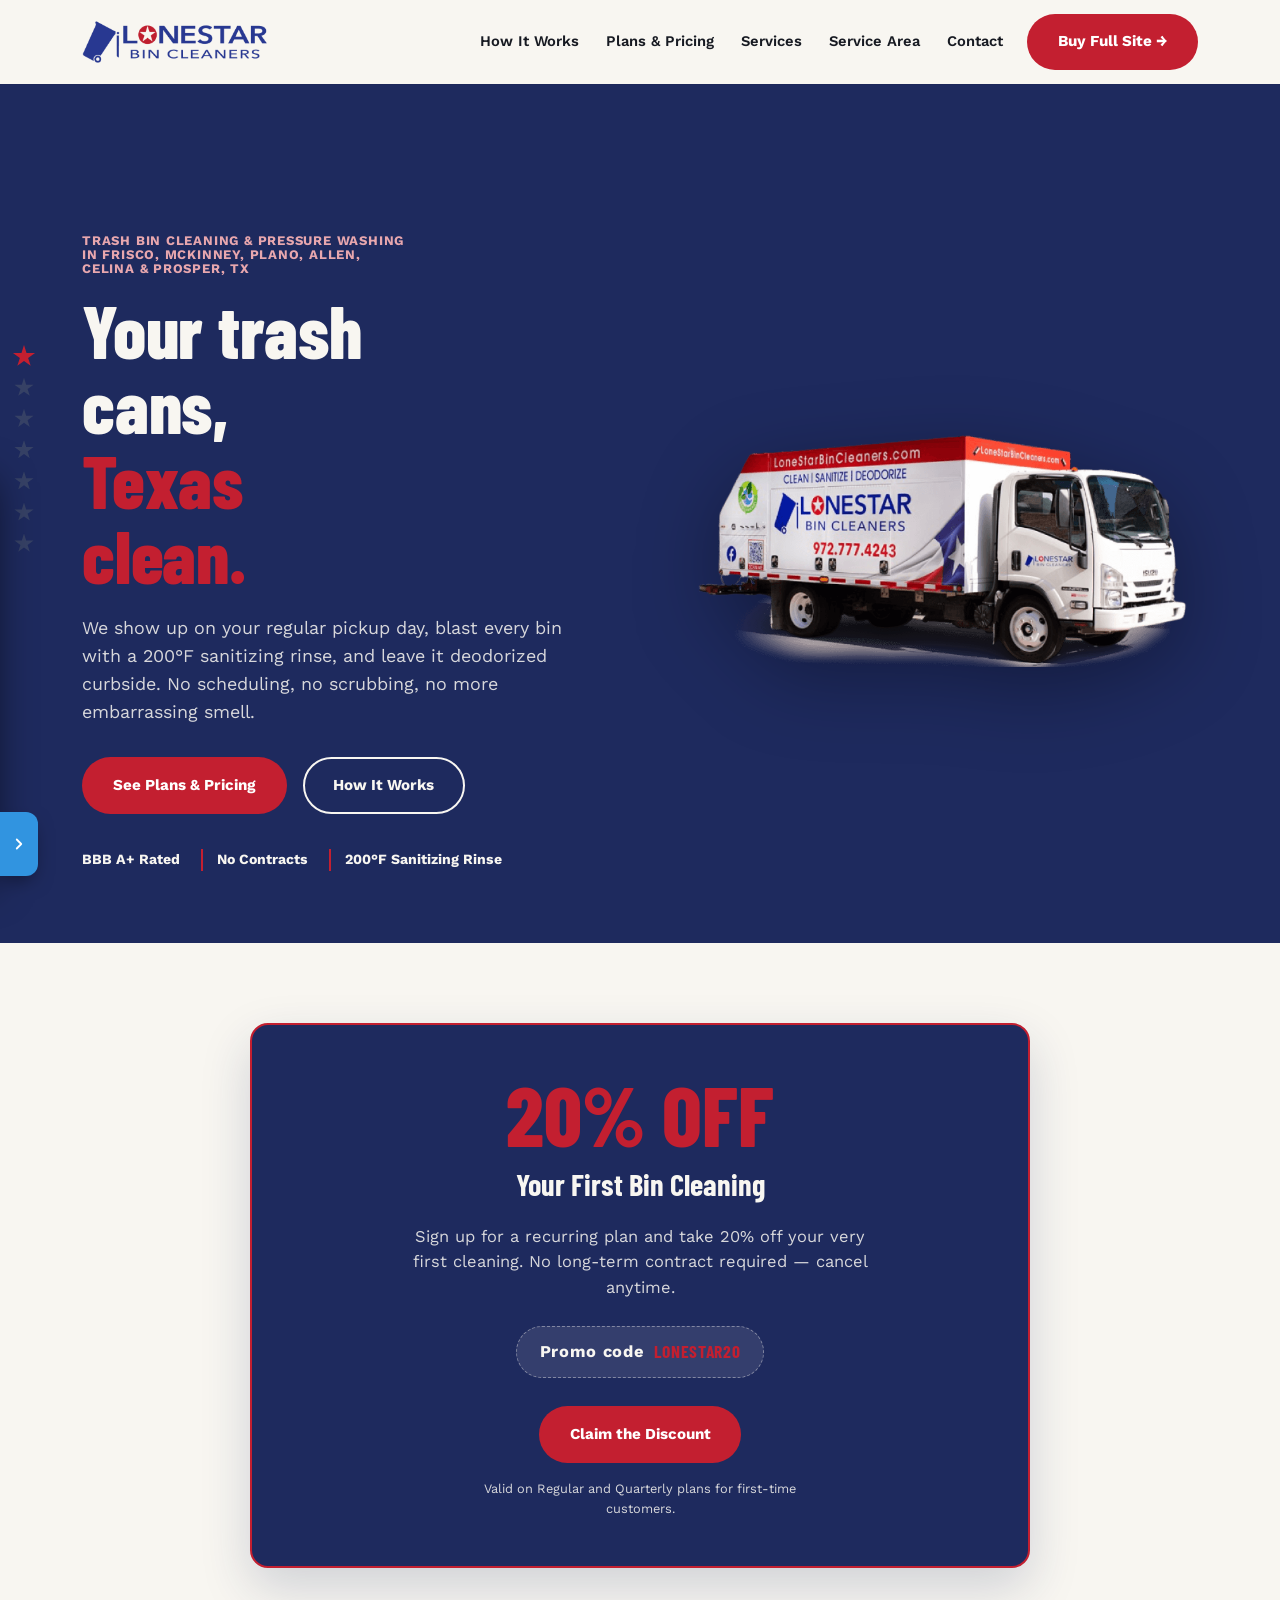
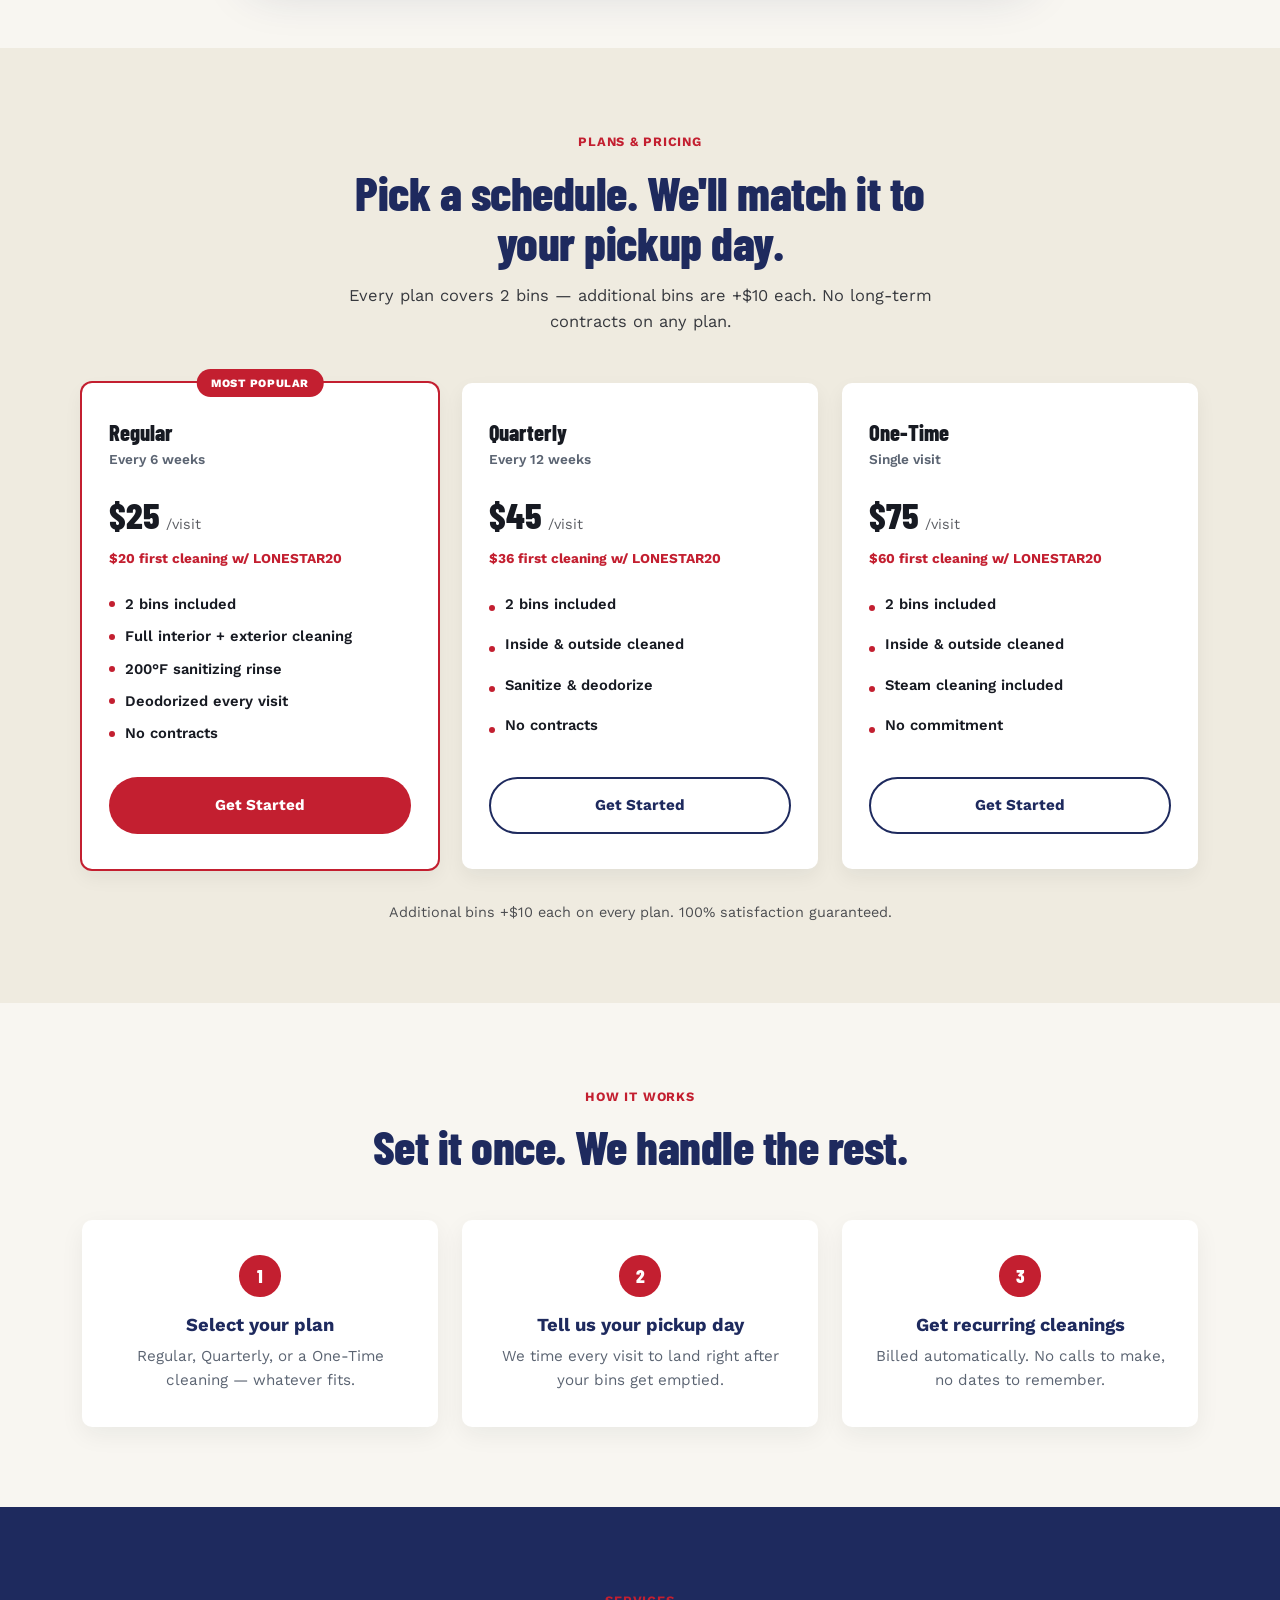
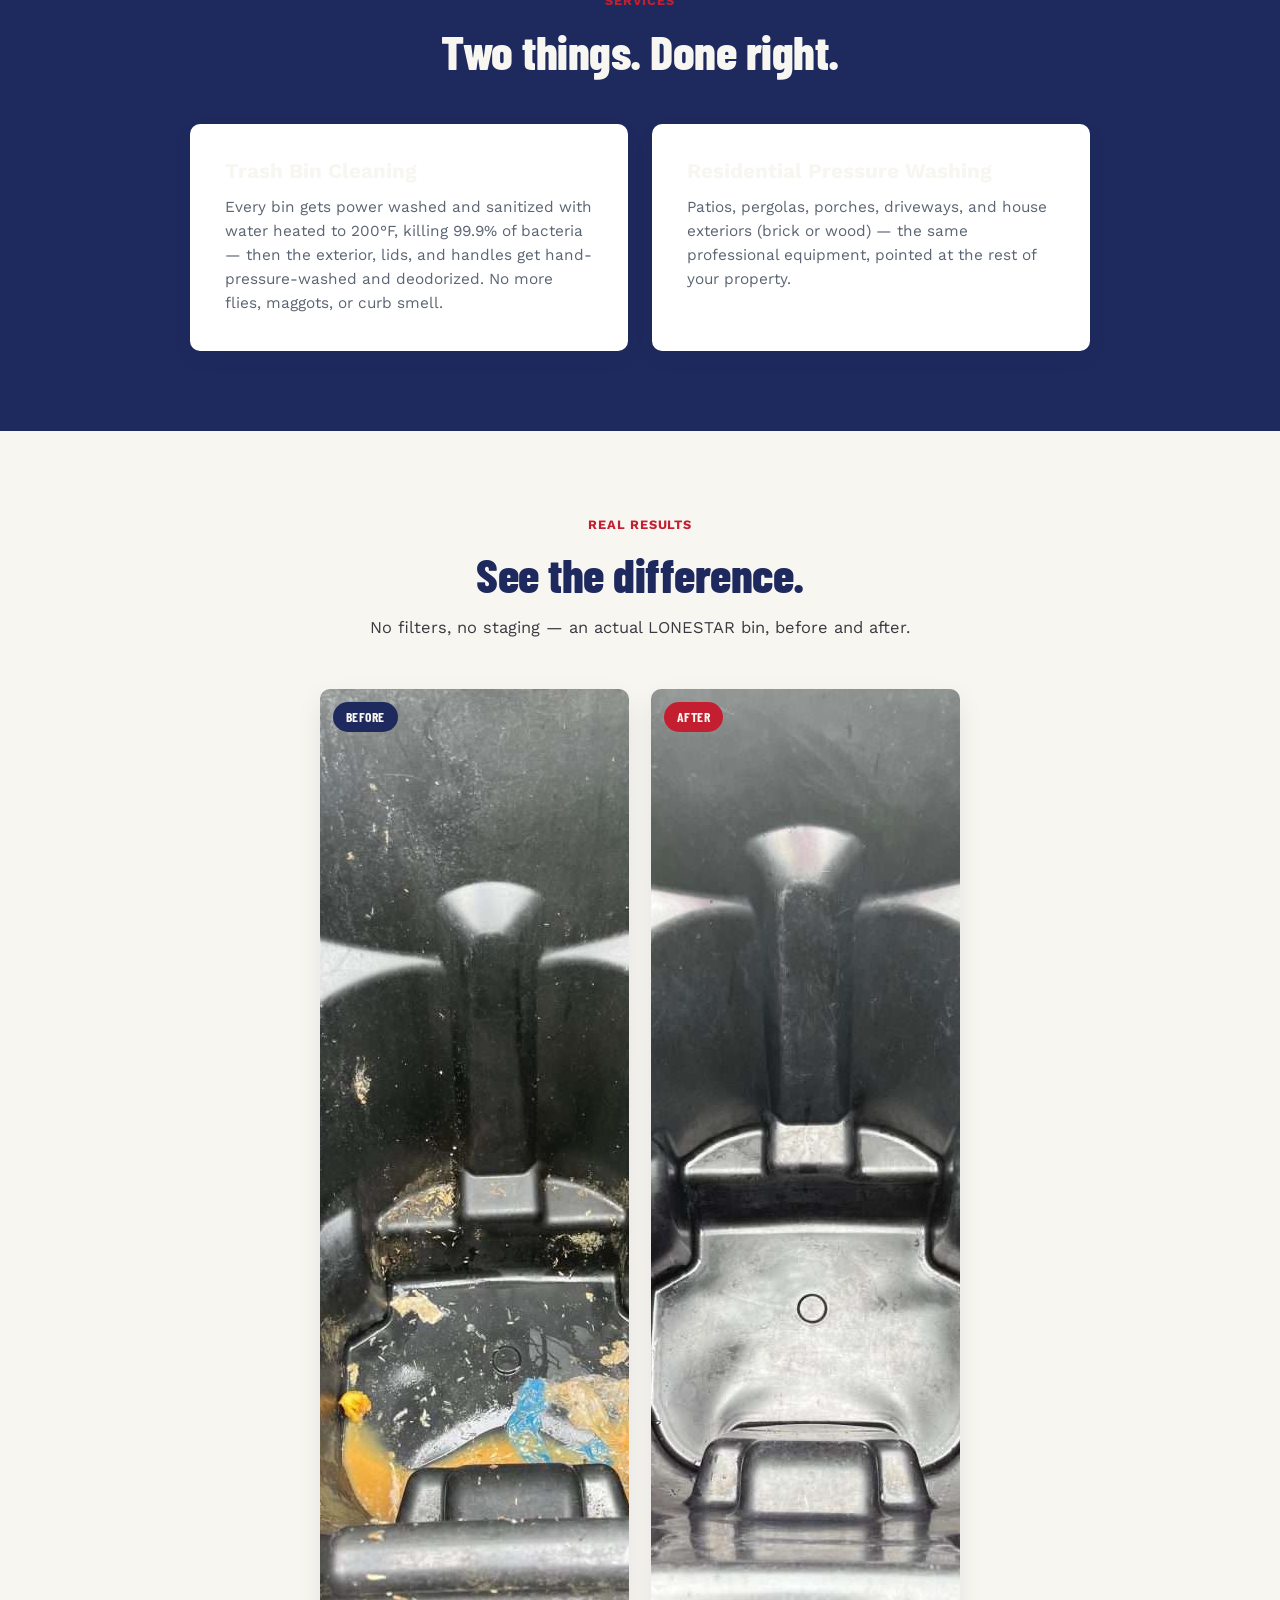
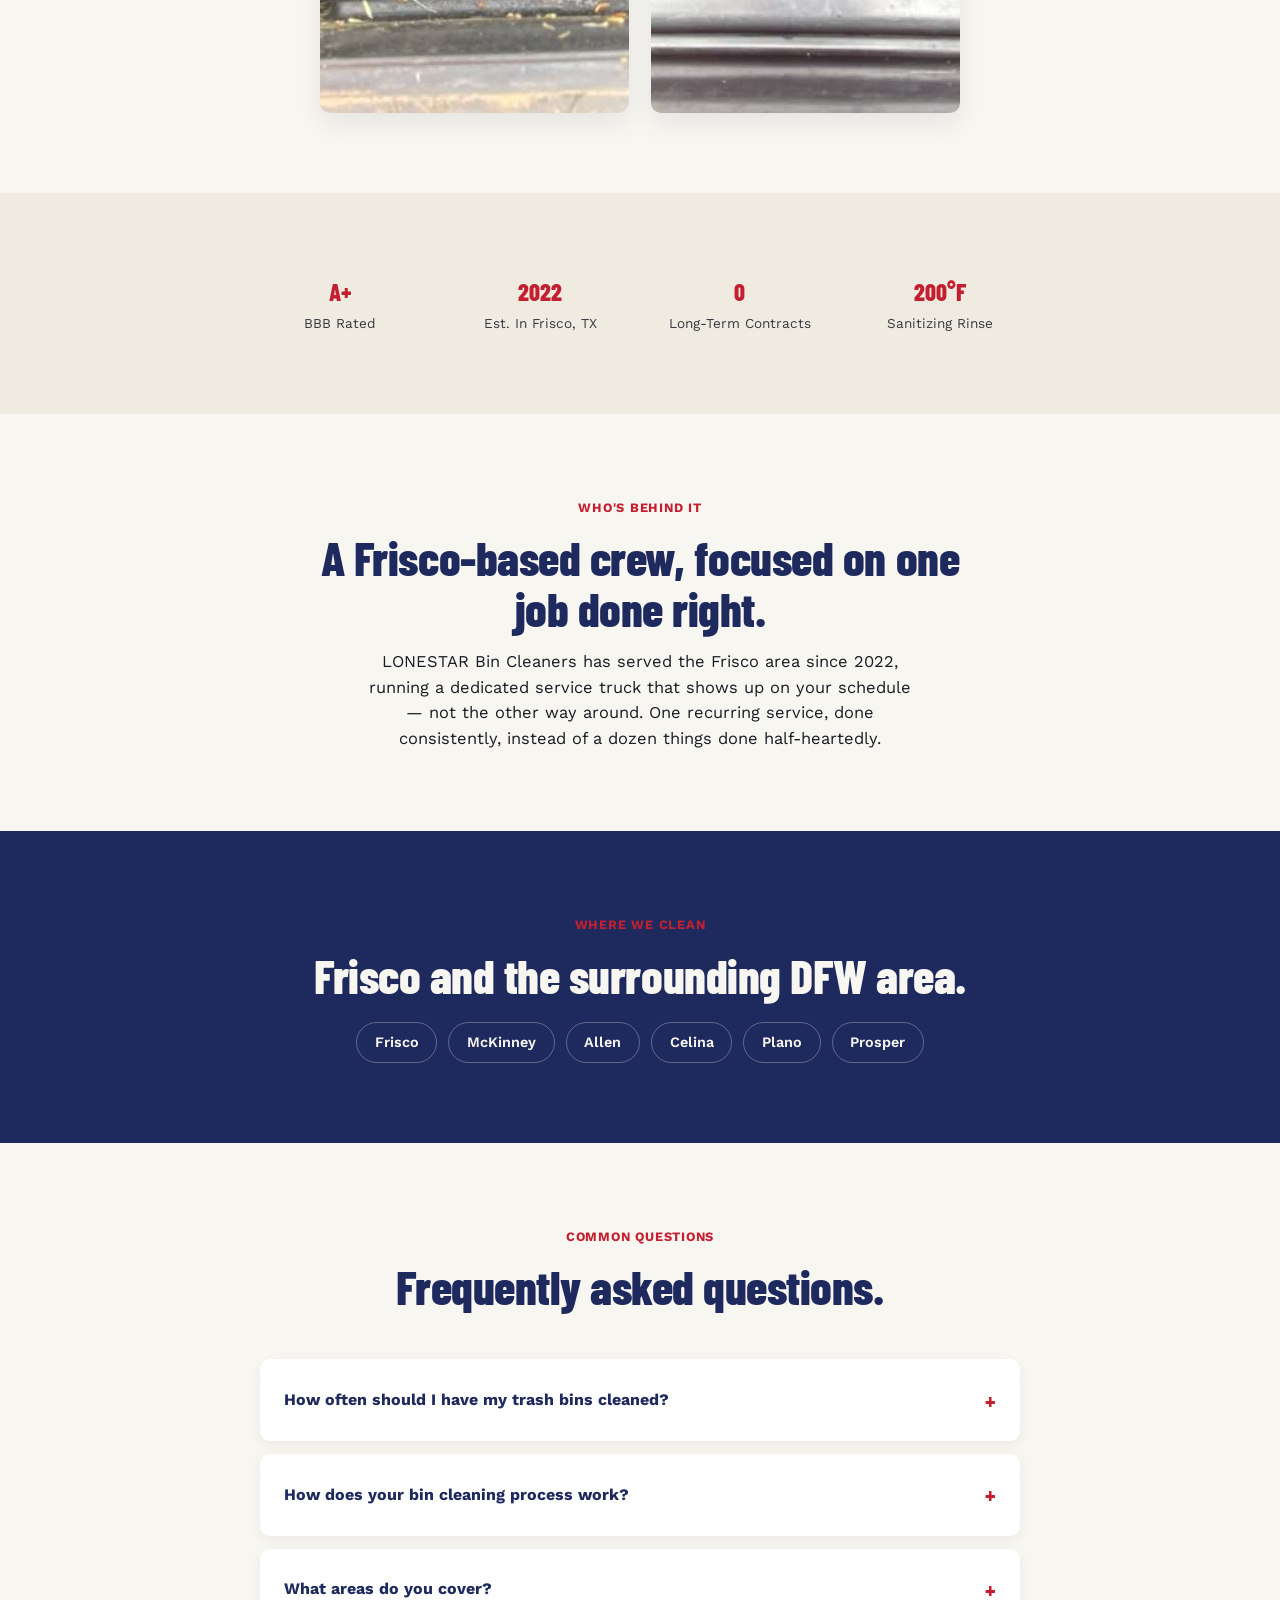
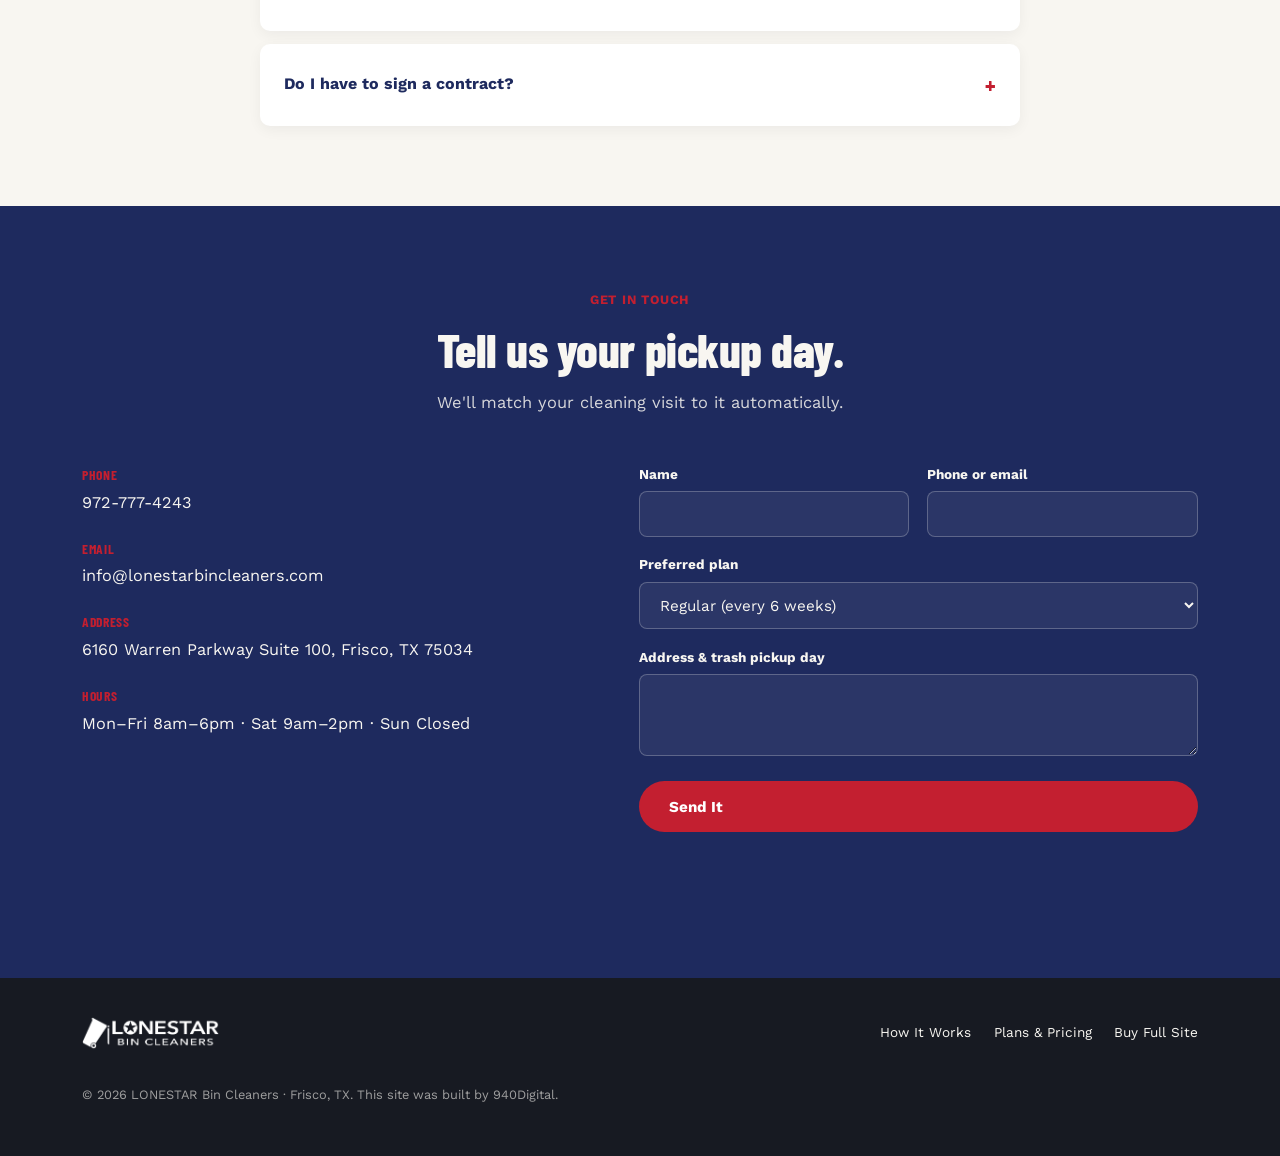
==== commit add7017b: "Rename full-site CTA from 'View the Full Site' to 'Buy Full Site' (header, mobile nav, footer)" ====
--- a/index.html
+++ b/index.html
@@ -110,7 +110,7 @@
       <a href="#contact">Contact</a>
     </nav>
     <div class="nav-cta">
-      <a href="buy.html" class="btn btn--primary nav-full-site">View the Full Site →</a>
+      <a href="buy.html" class="btn btn--primary nav-full-site">Buy Full Site →</a>
       <button class="nav-toggle" id="navToggle" aria-expanded="false" aria-controls="mobileNav">Menu</button>
     </div>
   </div>
@@ -123,7 +123,7 @@
   <a href="#services">Services</a>
   <a href="#area">Service Area</a>
   <a href="#contact">Contact</a>
-  <a href="buy.html">View the Full Site</a>
+  <a href="buy.html">Buy Full Site</a>
 </div>
 
 <main id="top">
@@ -408,7 +408,7 @@
     <ul class="footer-links">
       <li><a href="#how">How It Works</a></li>
       <li><a href="#pricing">Plans &amp; Pricing</a></li>
-      <li><a href="buy.html">View the Full Site</a></li>
+      <li><a href="buy.html">Buy Full Site</a></li>
     </ul>
     <p class="footer-fine">&copy; 2026 LONESTAR Bin Cleaners · Frisco, TX. This site was built by 940Digital.</p>
   </div>
